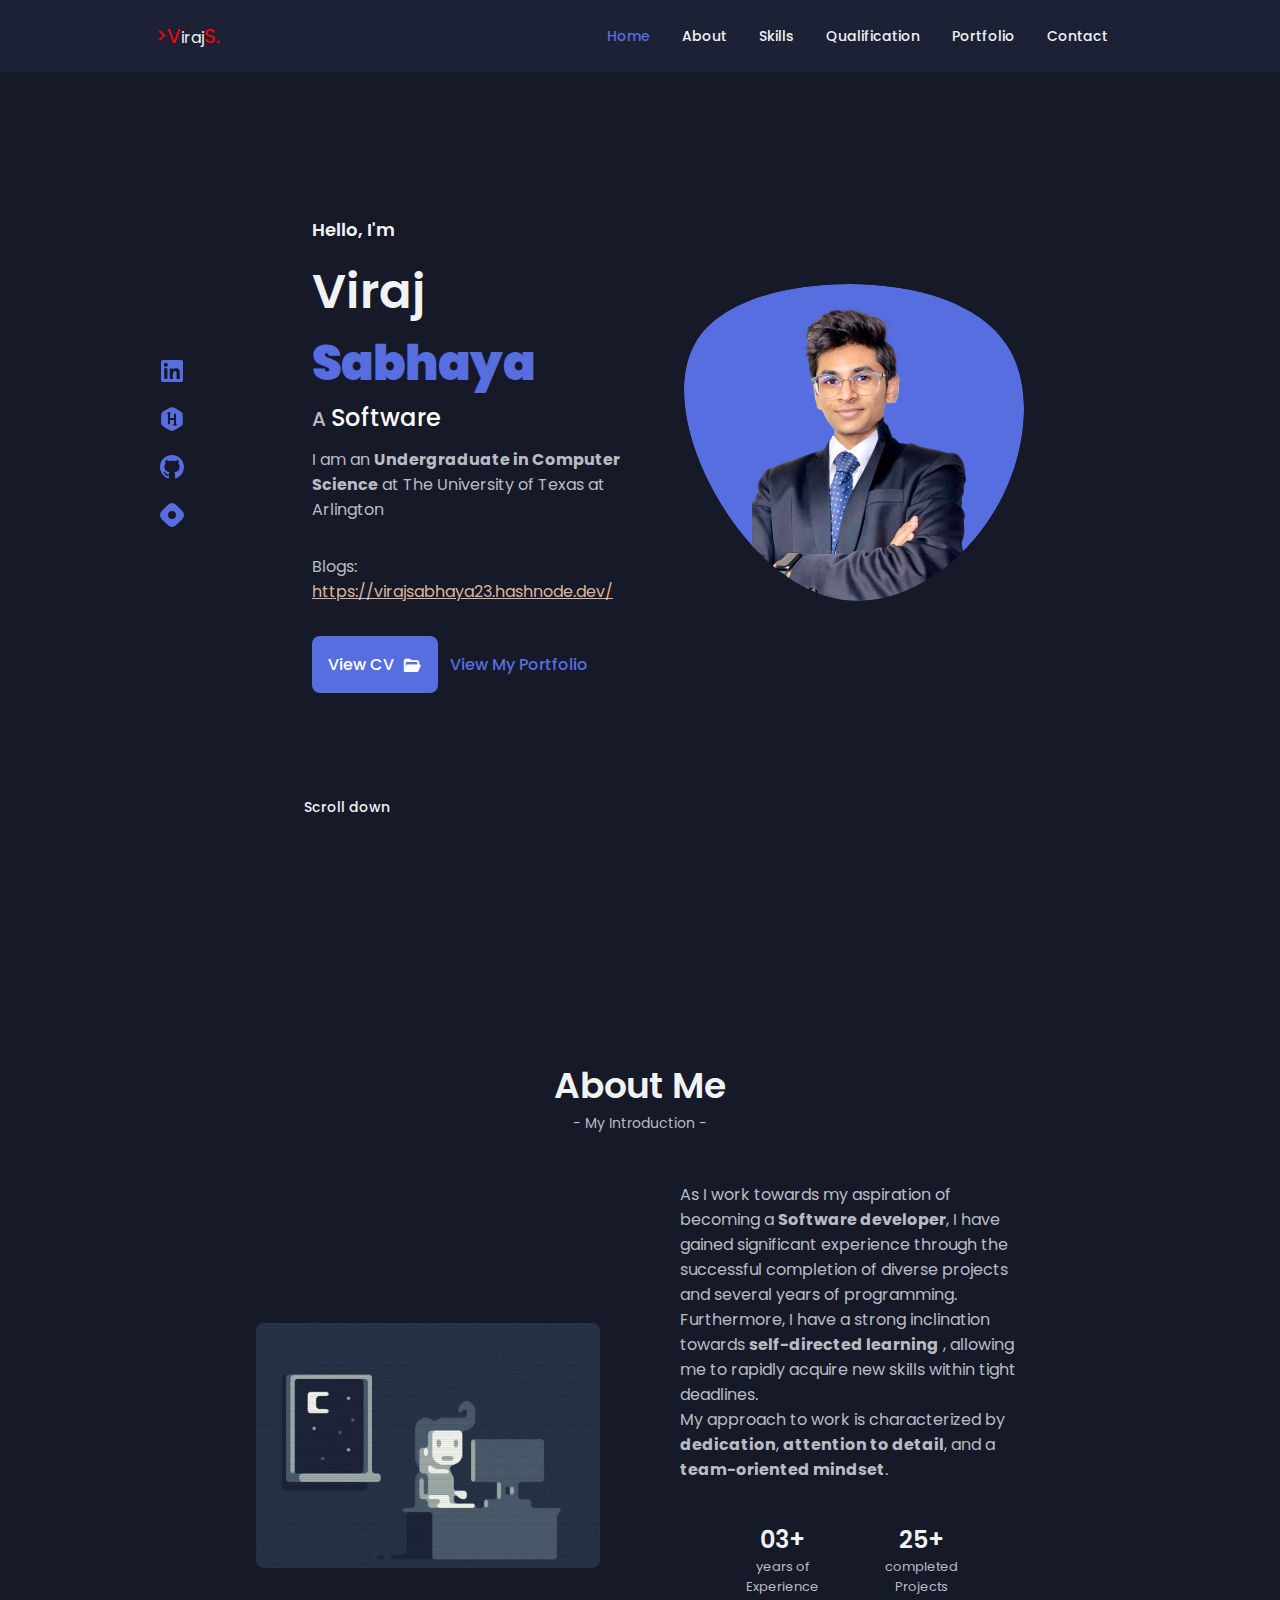
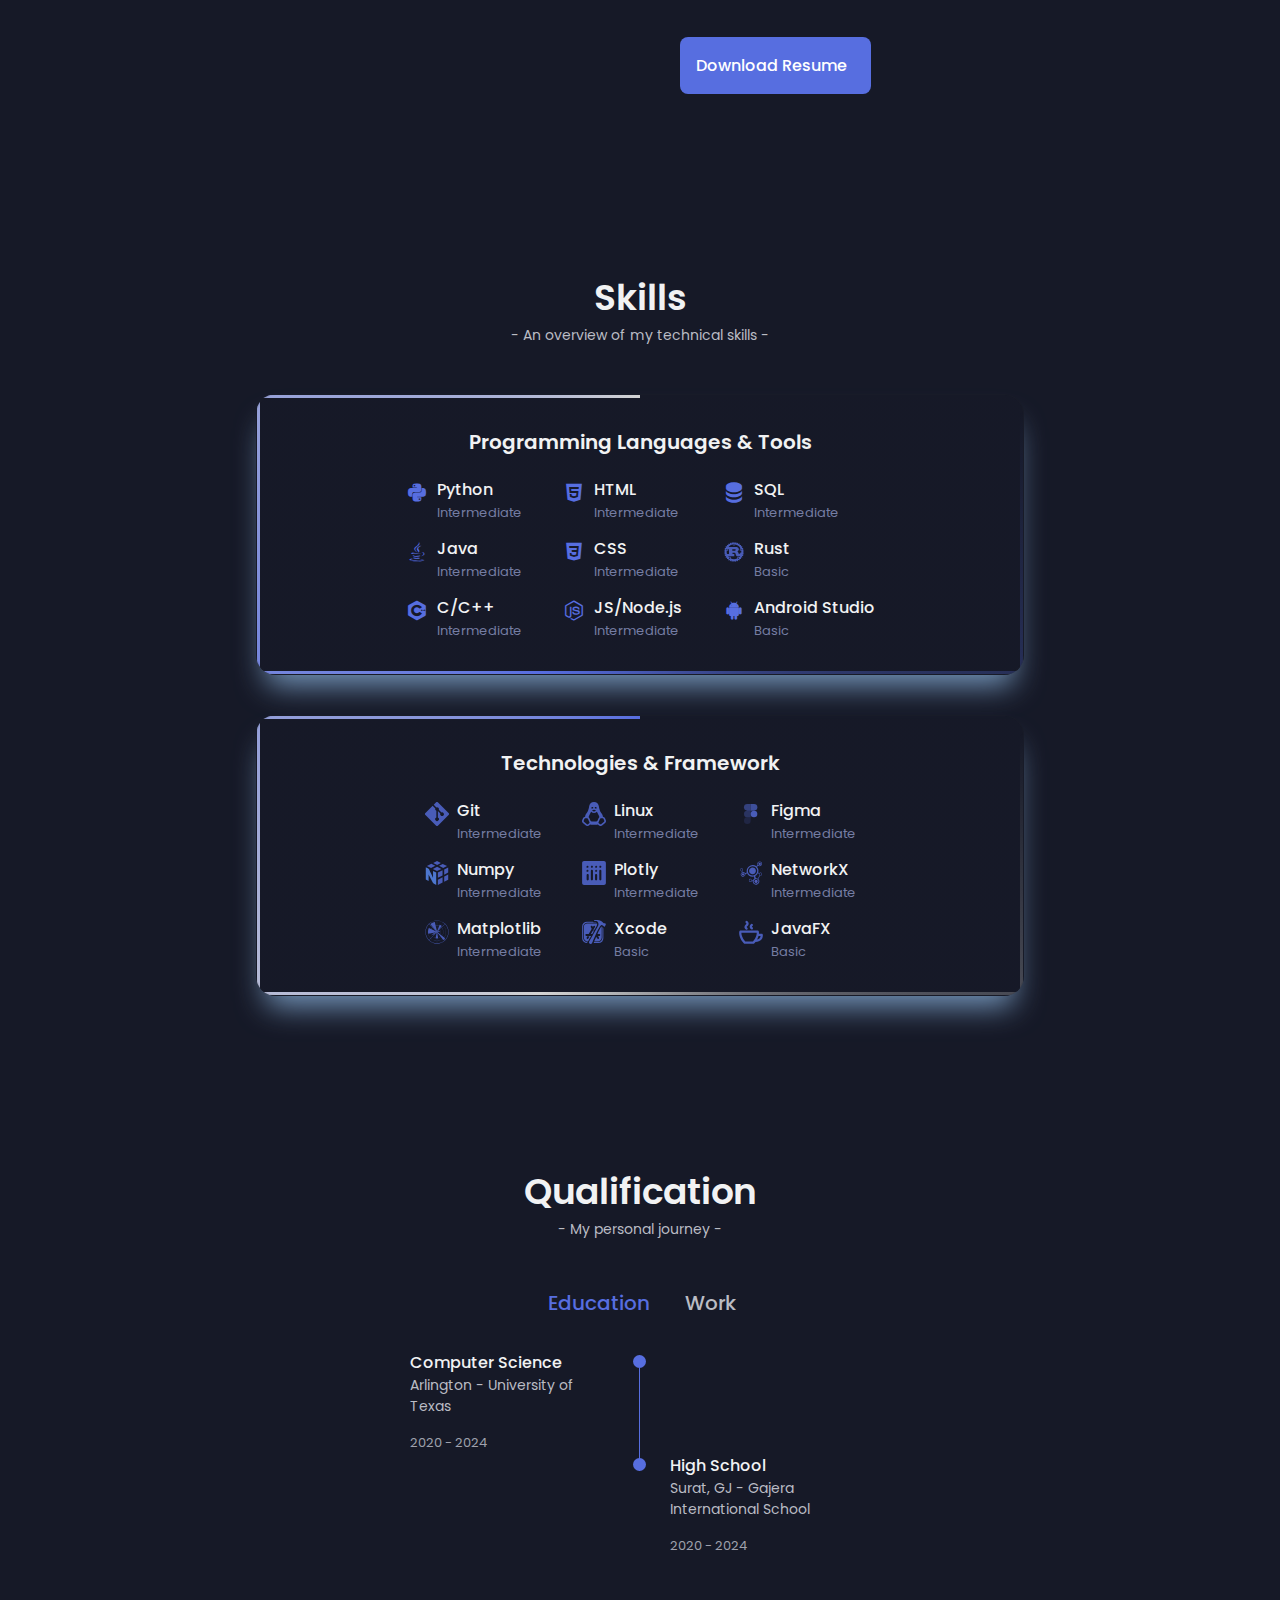
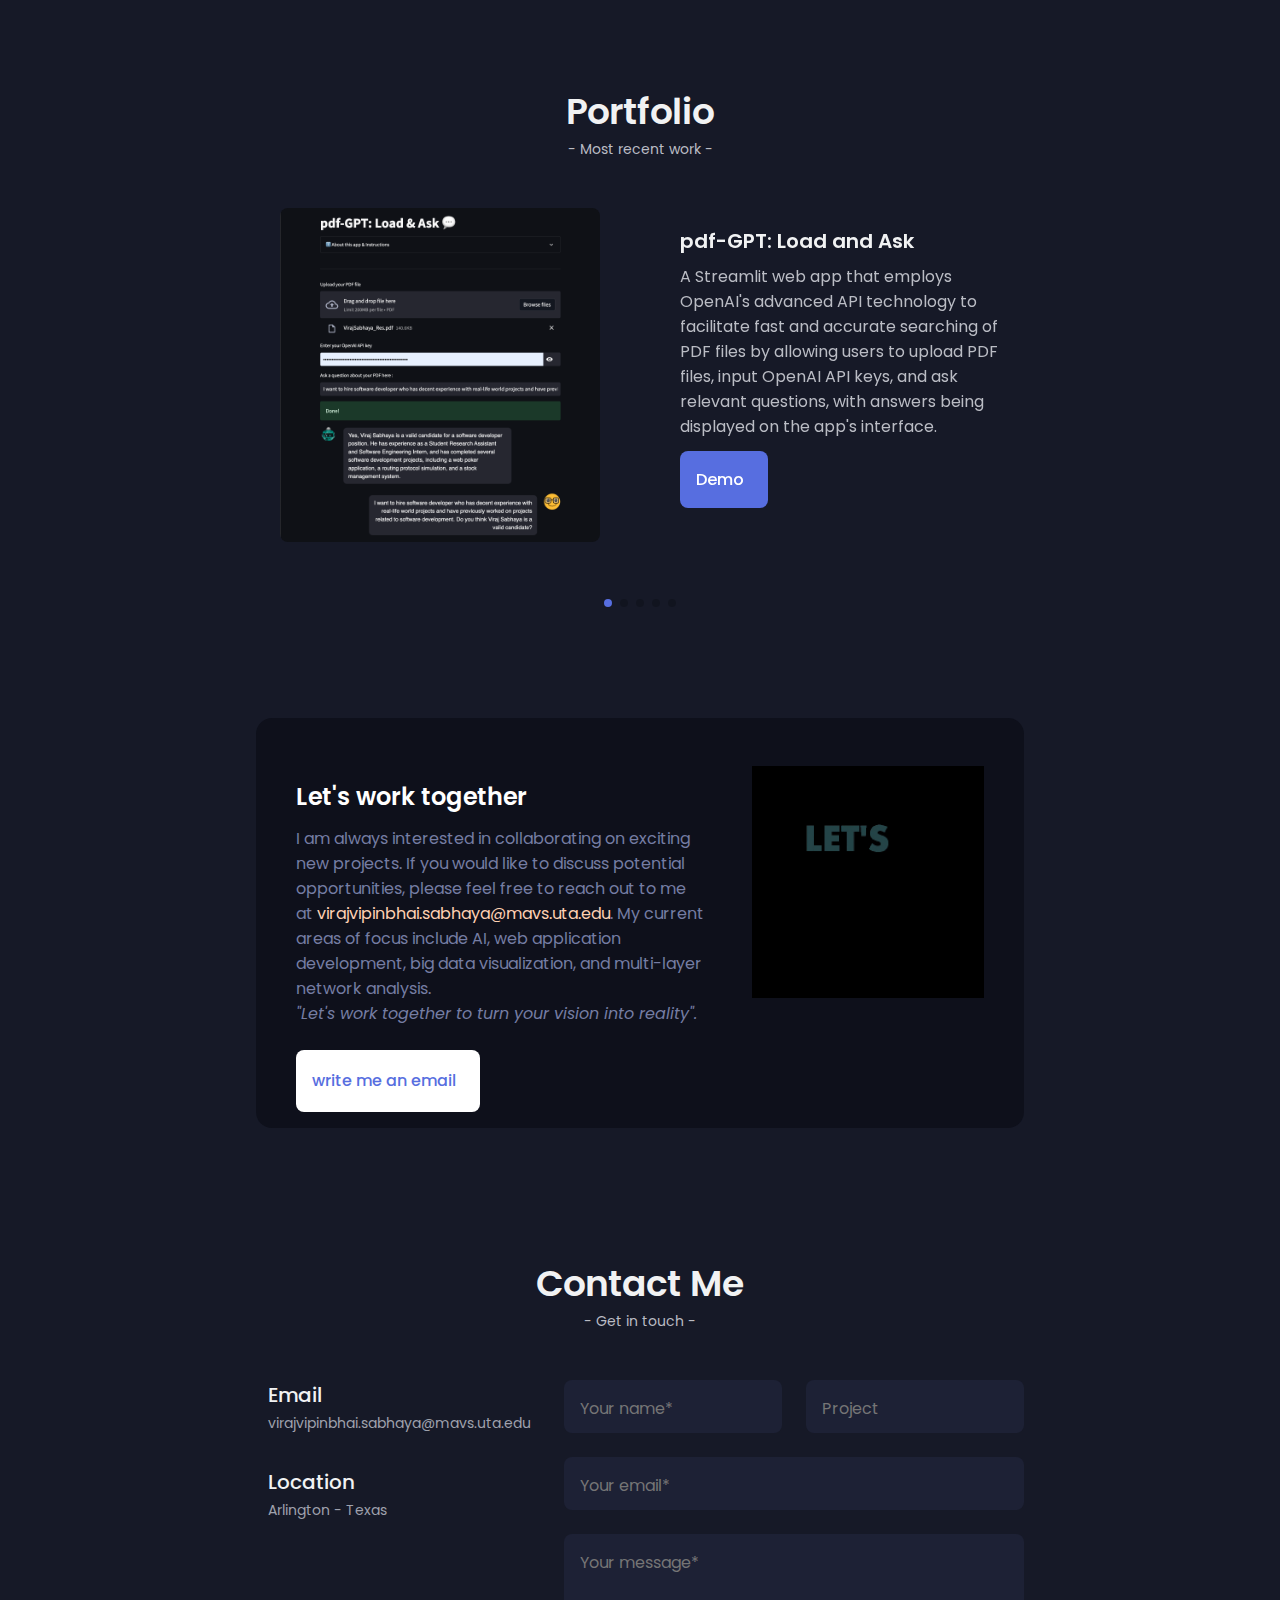
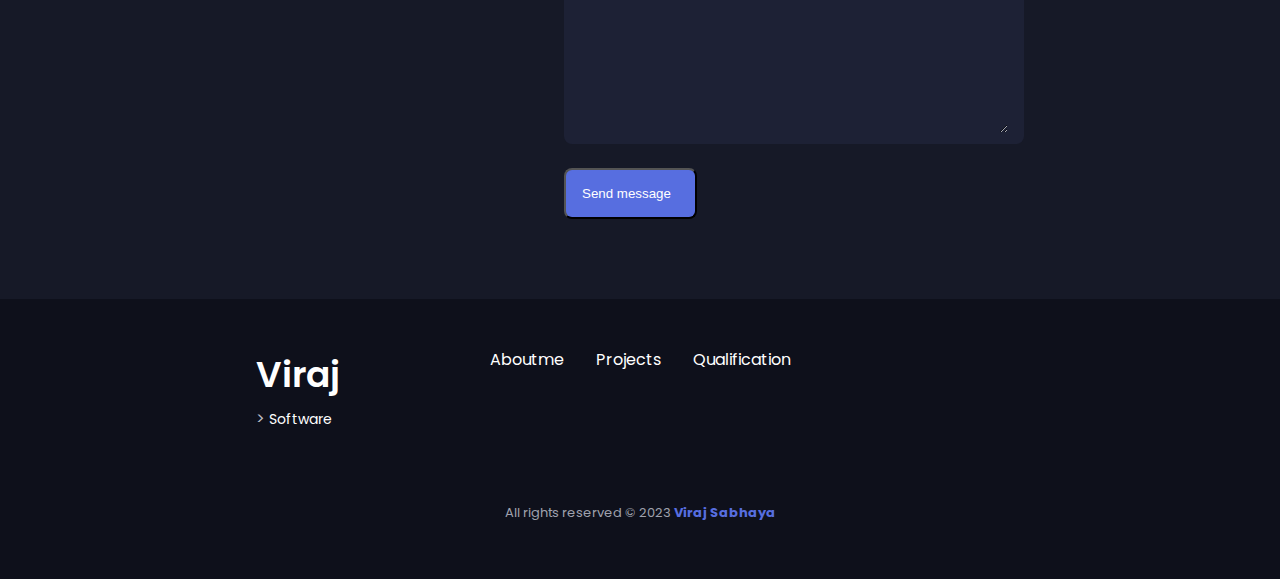
==== index.html @ 08d82dc9 "updated resume and project link" ====
<!DOCTYPE html>
    <html lang="en">
    <head>
        <meta charset="UTF-8">
        <meta name="viewport" content="width=device-width, initial-scale=1.0">

        <!--==================== UNICONS ====================-->
        <link rel="stylesheet" href="https://unicons.iconscout.com/release/v4.0.8/css/line.css">

        <!--===================== BOX ICONS ====================-->
        <link href='https://unpkg.com/boxicons@2.1.4/css/boxicons.min.css' rel='stylesheet'>

        <!--==================== SWIPER CSS ====================-->
        <link rel="stylesheet" href="assets/css/swiper-bundle.min.css">

        <!--==================== CSS ====================-->
        <link rel="stylesheet" href="assets/css/styles.css">

        <title>Viraj</title>
        <!-- add icon link -->
        <link rel="apple-touch-icon" sizes="180x180" href="assets/img/apple-touch-icon.png">
        <link rel="icon" type="image/png" sizes="32x32" href="assets/img/favicon-32x32.png">
        <link rel="icon" type="image/png" sizes="16x16" href="assets/img/favicon-16x16.png">
        <link rel="manifest" href="assets/img/site.webmanifest">
    </head>
    <body>
        <!--==================== HEADER ====================-->
        <header class="header" id="header">
                <nav class="nav container">
                    <a href="#" class="nav__logo">
                        <span class="first-letter">>V</span>iraj<span class="first-letter">S</irajspan>.
                    </a>

                    <div class="nav__menu" id="nav-menu">
                        <ul class="nav__list grid">
                            <li class="nav__item">
                                <a href="#home" class="nav__link active-link">
                                    <i class="uil uil-estate nav__icon"></i>Home
                                </a>
                            </li>
                            <li class="nav__item">
                                <a href="#about" class="nav__link">
                                    <i class="uil uil-user nav__icon"></i>About
                                </a>
                            </li>
                            <li class="nav__item">
                                <a href="#skills" class="nav__link">
                                    <i class="uil uil-file nav__icon"></i>Skills
                                </a>
                            </li>
                            <li class="nav__item">
                                <a href="#qualification" class="nav__link">
                                    <i class="uil uil-briefcase-alt nav__icon"></i>Qualification
                                </a>
                            </li>
                            <li class="nav__item">
                                <a href="#portfolio" class="nav__link">
                                    <i class="uil uil-code-branch nav__icon"></i>Portfolio
                                </a>
                            </li>
                            <li class="nav__item">
                                <a href="#contact" class="nav__link">
                                    <i class="uil uil-message nav__icon"></i>Contact
                                </a>
                            </li>
                        </ul>
                        <i class="uil uil-times nav__close" id="nav-close"></i>
                    </div>

                    <div class="nav__btns">
                        <!-- Theme change button -->
                        <!-- <i class="uil uil-moon change-theme" id="theme-button"></i> -->

                        <div class="nav__toogle" id="nav-toggle">
                                <i class="uil uil-apps"></i>
                        </div>
                    </div>
                </nav>
        </header>

        <!--==================== MAIN ====================-->
        <main class="main">
            <!--==================== HOME ====================-->
            <section class="hero-area">
                <section class="home section" id="home">
                                <div class="home__container container grid" >
                                    <div class="home__content grid">
                                        <div class="home__social">
                                            <a href="https://www.linkedin.com/in/vsabhaya23/" class="home__social-icon">
                                                <svg xmlns="http://www.w3.org/2000/svg" width="24" height="24" viewBox="0 0 24 24"><path fill="currentColor" fill-rule="evenodd" d="M1 2.838A1.838 1.838 0 0 1 2.838 1H21.16A1.837 1.837 0 0 1 23 2.838V21.16A1.838 1.838 0 0 1 21.161 23H2.838A1.838 1.838 0 0 1 1 21.161V2.838Zm8.708 6.55h2.979v1.496c.43-.86 1.53-1.634 3.183-1.634c3.169 0 3.92 1.713 3.92 4.856v5.822h-3.207v-5.106c0-1.79-.43-2.8-1.522-2.8c-1.515 0-2.145 1.089-2.145 2.8v5.106H9.708V9.388Zm-5.5 10.403h3.208V9.25H4.208v10.54ZM7.875 5.812a2.063 2.063 0 1 1-4.125 0a2.063 2.063 0 0 1 4.125 0Z" clip-rule="evenodd"/></svg>
                                            </a>
                                            <a href="https://www.hackerrank.com/virajvipinbhai_1" class="home__social-icon">
                                                <svg xmlns="http://www.w3.org/2000/svg" width="24" height="24" viewBox="0 0 32 32"><path fill="currentColor" d="M16 0c1.714 0 13 6.516 13.854 8c.859 1.484.859 14.516 0 16S17.713 32 16 32c-1.714 0-13-6.516-13.859-8c-.854-1.484-.854-14.516 0-16C3 6.516 14.287 0 16 0zm3.063 9.068a.344.344 0 0 0-.349.344v5.167h-5.427v-5.37h.932a.34.34 0 0 0 .339-.344a.347.347 0 0 0-.161-.292l-2.099-2.01a.386.386 0 0 0-.302-.146a.35.35 0 0 0-.276.141L9.48 8.574a.343.343 0 0 0 .183.636h.938l.01 13.38c0 .193.146.344.339.344h1.99a.343.343 0 0 0 .344-.344v-5.339h5.432v5.536h-.932a.343.343 0 0 0-.183.636l2.104 2.016c.057.083.188.146.302.146s.208-.063.276-.146l2.24-2.016a.343.343 0 0 0 .161-.292a.347.347 0 0 0-.344-.344h-.938l-.01-13.375a.34.34 0 0 0-.339-.349h-1.99z"/></svg>
                                            </a>
                                            <a href="https://github.com/virajsabhaya23" class="home__social-icon">
                                                <svg xmlns="http://www.w3.org/2000/svg" width="24" height="24" viewBox="0 0 24 24"><g fill="none"><g clip-path="url(#akarIconsGithubFill0)"><path fill="currentColor" fill-rule="evenodd" d="M12 0C5.37 0 0 5.37 0 12c0 5.31 3.435 9.795 8.205 11.385c.6.105.825-.255.825-.57c0-.285-.015-1.23-.015-2.235c-3.015.555-3.795-.735-4.035-1.41c-.135-.345-.72-1.41-1.23-1.695c-.42-.225-1.02-.78-.015-.795c.945-.015 1.62.87 1.845 1.23c1.08 1.815 2.805 1.305 3.495.99c.105-.78.42-1.305.765-1.605c-2.67-.3-5.46-1.335-5.46-5.925c0-1.305.465-2.385 1.23-3.225c-.12-.3-.54-1.53.12-3.18c0 0 1.005-.315 3.3 1.23c.96-.27 1.98-.405 3-.405s2.04.135 3 .405c2.295-1.56 3.3-1.23 3.3-1.23c.66 1.65.24 2.88.12 3.18c.765.84 1.23 1.905 1.23 3.225c0 4.605-2.805 5.625-5.475 5.925c.435.375.81 1.095.81 2.22c0 1.605-.015 2.895-.015 3.3c0 .315.225.69.825.57A12.02 12.02 0 0 0 24 12c0-6.63-5.37-12-12-12Z" clip-rule="evenodd"/></g><defs><clipPath id="akarIconsGithubFill0"><path fill="#fff" d="M0 0h24v24H0z"/></clipPath></defs></g></svg>
                                            </a>
                                            <a href="https://virajsabhaya23.hashnode.dev/" class="home__social-icon">
                                                <svg xmlns="http://www.w3.org/2000/svg" width="24" height="24" viewBox="0 0 24 24"><path fill="currentColor" d="m22.351 8.019l-6.37-6.37a5.63 5.63 0 0 0-7.962 0l-6.37 6.37a5.63 5.63 0 0 0 0 7.962l6.37 6.37a5.63 5.63 0 0 0 7.962 0l6.37-6.37a5.63 5.63 0 0 0 0-7.962zM12 15.953a3.953 3.953 0 1 1 0-7.906a3.953 3.953 0 0 1 0 7.906z"/></svg>
                                            </a>
                                        </div>

                                        <div class="home__img">
                                            <svg class="home__blob" viewBox="0 0 200 187" xmlns="http://www.w3.org/2000/svg" xmlns:xlink="http://www.w3.org/1999/xlink">
                                                <mask id="mask0" mask-type="alpha">
                                                    <path d="M190.312 36.4879C206.582 62.1187 201.309 102.826 182.328 134.186C163.346 165.547 
                                                    130.807 187.559 100.226 186.353C69.6454 185.297 41.0228 161.023 21.7403 129.362C2.45775 
                                                    97.8511 -7.48481 59.1033 6.67581 34.5279C20.9871 10.1032 59.7028 -0.149132 97.9666 
                                                    0.00163737C136.23 0.303176 174.193 10.857 190.312 36.4879Z"/>
                                                </mask>
                                                <g mask="url(#mask0)">
                                                    <path d="M190.312 36.4879C206.582 62.1187 201.309 102.826 182.328 134.186C163.346 
                                                    165.547 130.807 187.559 100.226 186.353C69.6454 185.297 41.0228 161.023 21.7403 
                                                    129.362C2.45775 97.8511 -7.48481 59.1033 6.67581 34.5279C20.9871 10.1032 59.7028 
                                                    -0.149132 97.9666 0.00163737C136.23 0.303176 174.193 10.857 190.312 36.4879Z"/>

                                                    <image class="home__blob-img" x='40' y="-2" xlink:href="assets/img/profile.png"/>
                                                </g>
                                            </svg>
                                        </div>

                                        <div class="home__data">
                                            <h1 class="home__title">
                                                <span class="home__greetings">Hello, I'm</span><br>
                                                Viraj <strong>Sabhaya</strong>
                                            </h1>
                                            <h3 class="home__subtitle">
                                                A <span class="typer home__typer" id="main" data-words="Software Developer, Research Assistant" data-delay="100" data-deleteDelay="1000"></span>
                                            </h3>
                                            <p class="home__description">I am an <b>Undergraduate in Computer Science</b> at The University of Texas at Arlington</p>
                                            <p class="home__description">Blogs: <a class="hashnode-link" href="https://virajsabhaya23.hashnode.dev/">https://virajsabhaya23.hashnode.dev/</a></p>
                                            <div>
                                                <a download="" href="https://drive.google.com/file/d/116_-pHDMpieTiSYbk4oor0QcSYTg7DD6/view?usp=sharing" class="button button--flex">
                                                    View CV <i class='bx bxs-folder-open button__icon'></i></i>
                                                </a>
                                                <a class="button--flex home__view-portoflio" href="#portfolio">View My Portfolio</a>
                                            </div>
                                        </div>
                                    </div>

                                    <div class="home__scroll">
                                        <a href="#about" class="home__scroll-button button--flex">
                                            <i class="uil uil-mouse-alt home__scroll-mouse"></i>
                                            <span class="home__scroll-name">Scroll down</span>
                                            <i class="uil uil-arrow-down home__scroll-arrow"></i>
                                        </a>
                                    </div>
                                </div>
                </section>
            </section>

            <!--==================== ABOUT ====================-->
            <section class="about section" id="about">
                <section class="about section" id="about">
                    <h2 class="section__title">About Me</h2>
                    <span class="section__subtitle">- My Introduction -</span>

                    <div class="about__container container grid">
                        <img src="assets/img/profile.gif" alt="" class="about__img">

                        <div class="about__data">
                            <p class="about__description">As I work towards my aspiration of becoming a <b>Software developer</b>,
                                I have gained significant experience through the successful completion of diverse projects and several years of programming.
                                Furthermore, I have a strong inclination towards <b>self-directed learning</b>
                                , allowing me to rapidly acquire new skills within tight deadlines. <br>
                                My approach to work is characterized by <b>dedication</b>, <b>attention to detail</b>, and a <b>team-oriented mindset</b>.
                            </p>

                            <div class="about__info">
                                <div>
                                    <span class="about__info-title">03+</span>
                                    <span class="about__info-name">years of <br> Experience</span>
                                </div>
                                <div>
                                    <span class="about__info-title">25+</span>
                                    <span class="about__info-name">completed <br> Projects</span>
                                </div>
                            </div>

                            <div class="about__buttons">
                                <!-- <a href="#contact" class="button button--flex">
                                    Contact Me <i class="uil uil-message button__icon"></i>
                                </a> -->
                                <a download="" class="button button--flex" href="/assets/pdf/VirajSabhaya_Resume.pdf">
                                    Download Resume <i class="uil uil-download-alt button__icon"></i></i>
                                </a>
                            </div>
                        </div>
                    </div>
                </section>
            </section>

            <!--==================== SKILLS ====================-->
            <section class="skills section" id="skills">
                <h2 class="section__title">Skills</h2>
                <span class="section__subtitle">- An overview of my technical skills -</span>

                <div class="skills__container container grid">
                    <div class="skills__content box-front">
                        <h3 class="skills__title">Programming Languages & Tools</h3>
                        <div class="skills__box">
                            <div class="skills__group">
                                <div class="skills__data">
                                    <i class='bx bxl-python skills_icon'></i>
                                    <div>
                                        <h3 class="skills__name">Python</h3>
                                        <span class="skills__level">Intermediate</span>
                                    </div>
                                </div>
                                <div class="skills__data">
                                    <i class='bx bxl-java skills_icon' ></i>
                                    <div>
                                        <h3 class="skills__name">Java</h3>
                                        <span class="skills__level">Intermediate</span>
                                    </div>
                                </div>
                                <div class="skills__data">
                                    <i class="bx bxl-c-plus-plus skills_icon"></i>
                                    <div>
                                        <h3 class="skills__name">C/C++</h3>
                                        <span class="skills__level">Intermediate</span>
                                    </div>
                                </div>
                            </div>
                            <div class="skills__group">
                                <div class="skills__data">
                                    <i class="bx bxl-html5 skills_icon"></i>
                                    <div>
                                        <h3 class="skills__name">HTML</h3>
                                        <span class="skills__level">Intermediate</span>
                                    </div>
                                </div>
                                <div class="skills__data">
                                    <i class="bx bxl-css3 skills_icon"></i>
                                    <div>
                                        <h3 class="skills__name">CSS</h3>
                                        <span class="skills__level">Intermediate</span>
                                    </div>
                                </div>
                                <div class="skills__data">
                                    <i class="bx bxl-nodejs skills_icon"></i>
                                    <div>
                                        <h3 class="skills__name">JS/Node.js</h3>
                                        <span class="skills__level">Intermediate</span>
                                    </div>
                                </div>
                            </div>
                            <div class="skills__group">
                                <div class="skills__data">
                                    <i class="bx bxs-data skills_icon"></i>
                                    <div>
                                        <h3 class="skills__name">SQL</h3>
                                        <span class="skills__level">Intermediate</span>
                                    </div>
                                </div>
                                <div class="skills__data">
                                    <svg class="skills_icon" xmlns="http://www.w3.org/2000/svg" width="24" height="24" viewBox="0 0 24 24"><path fill="#495cb8" d="m21.9 11.7l-.9-.5V11l.7-.7c.1-.1.1-.3 0-.4l-.1-.1l-.9-.3c0-.1 0-.2-.1-.2l.6-.8c.1-.1.1-.3-.1-.4c0 0-.1 0-.1-.1l-1-.2c0-.1-.1-.1-.1-.2l.4-.9v-.3c-.1-.1-.2-.1-.3-.1h-1s0-.1-.1-.1l.2-1c0-.2-.1-.3-.2-.3h-.1l-1 .2c0-.1-.1-.1-.2-.2v-1c0-.2-.1-.3-.3-.3h-.1l-.9.4h-.1L16 3c0-.2-.2-.3-.3-.2h-.1l-.8.6c-.1 0-.2 0-.2-.1l-.3-.9c-.1-.1-.2-.2-.4-.2c0 0-.1 0-.1.1L13 3h-.2l-.5-.8c-.1-.2-.3-.2-.5-.2l-.1.1l-.5.9H11l-.7-.7c-.1-.1-.3-.1-.4 0l-.1.1l-.3.9c-.1 0-.2 0-.2.1l-.8-.6c-.2-.1-.4-.1-.5.1V3l-.2 1s-.1 0-.2.1l-.9-.4c-.1-.1-.3 0-.4.1v1.1c0 .1-.1.1-.1.2l-1-.2c-.2-.1-.3 0-.3.2v.1l.2 1c-.1 0-.1.1-.2.1h-1c-.2 0-.3.1-.3.3v.1l.4.9v.2L3 8c-.2 0-.3.2-.3.3v.1l.6.8c0 .1 0 .2-.1.2l-.8.4c-.1.1-.2.2-.2.4c0 0 0 .1.1.1l.7.7v.2l-.8.5c-.2.1-.2.3-.2.4l.1.1l.9.6v.2l-.7.7c-.1.1-.1.3 0 .4l.1.1l.9.3c0 .1 0 .2.1.2l-.6.8c-.1.1-.1.3.1.4c0 0 .1 0 .1.1l1 .2c0 .1.1.1.1.2l-.4.9c-.1.1 0 .3.1.4h1.1c.1 0 .1.1.2.1l-.2 1c0 .2.1.3.2.3h.1l1-.2c0 .1.1.1.2.2v1c0 .2.1.3.3.3h.1l.9-.4h.1l.2 1c0 .2.2.3.3.2h.1l.8-.6c.1 0 .2 0 .2.1l.3.9c.1.1.2.2.4.2c0 0 .1 0 .1-.1l.8-.7h.2l.5.8c.1.1.3.2.4.1l.1-.1l.5-.8h.2l.7.7c.1.1.3.1.4 0l.1-.1l.3-.9c.1 0 .2 0 .2-.1l.8.6c.1.1.3.1.4-.1c0 0 0-.1.1-.1l.2-1c.1 0 .1-.1.2-.1l.9.4c.1.1.3 0 .4-.1v-1.1l.2-.2l1 .2c.2 0 .3-.1.3-.2v-.1l-.2-1l.2-.2h1c.2 0 .3-.1.3-.3v-.1l-.4-.9c0-.1.1-.1.1-.2l1-.2c.2 0 .3-.2.2-.3v-.1l-.6-.8l.1-.2l.9-.3c.1-.1.2-.2.2-.4c0 0 0-.1-.1-.1L21 13v-.2l.8-.5c.2-.1.2-.3.1-.6c0 .1 0 .1 0 0m-5.7 7c-.3-.1-.5-.4-.5-.7c.1-.3.4-.5.7-.5c.3.1.5.4.5.7c0 .4-.3.6-.7.5m-.2-1.9c-.3-.1-.6.1-.6.4l-.4 1.4c-.9.4-1.9.6-3 .6s-2.1-.2-3.1-.7l-.3-1.4c-.1-.3-.3-.5-.6-.4l-1.2.3c-.2-.2-.4-.5-.6-.7h6c.1 0 .1 0 .1-.1v-2.1c0-.1 0-.1-.1-.1h-1.7v-1.3h1.9c.2 0 .9 0 1.2 1c.1.3.2 1.3.4 1.6c.1.3.6 1 1.1 1h3.1c-.2.3-.4.5-.7.8l-1.5-.3m-8.3 1.9c-.3.1-.6-.1-.7-.5c-.1-.3.1-.6.5-.7s.6.1.7.5c0 .3-.2.6-.5.7M5.4 9.5c.1.3 0 .7-.3.8c-.3.1-.7 0-.8-.3c-.1-.3 0-.7.3-.8c.4-.1.7 0 .8.3m-.7 1.6l1.3-.5c.3-.1.4-.4.3-.7L6 9.3h1V14H5c-.3-1-.4-1.9-.3-2.9m5.6-.4V9.3h2.5c.1 0 .9.1.9.7c0 .5-.6.7-1.1.7h-2.3m9 1.2v.5h-.8c-.1 0-.1 0-.1.1v.3c0 .8-.5 1-.9 1s-.8-.2-.9-.4c-.2-1.3-.6-1.5-1.2-2c.7-.5 1.5-1.2 1.5-2.1c0-1-.7-1.6-1.1-1.9c-.7-.4-1.4-.5-1.6-.5H6.6c1.1-1.2 2.5-2 4.1-2.3l.9 1c.2.2.5.2.8 0l1-1c2.1.4 3.9 1.7 5 3.6l-.7 1.6c-.1.3 0 .6.3.7l1.3.6v.8m-7.7-8c.2-.2.6-.2.8 0c.2.2.2.6 0 .8c-.3.3-.6.3-.9 0c-.2-.2-.1-.5.1-.8m6.9 5.6c.1-.3.5-.4.8-.3c.3.1.4.5.3.8c-.1.3-.5.4-.8.3c-.3-.1-.4-.5-.3-.8Z"/></svg>
                                    <div>
                                        <h3 class="skills__name">Rust</h3>
                                        <span class="skills__level">Basic</span>
                                    </div>
                                </div>
                                <div class="skills__data">
                                    <i class="bx bxl-android skills_icon"></i>
                                    <div>
                                        <h3 class="skills__name">Android Studio</h3>
                                        <span class="skills__level">Basic</span>
                                    </div>
                                </div>
                            </div>
                        </div>
                    </div>
                    <div class="skills__content box-back">
                        <h3 class="skills__title">Technologies & Framework</h3>
                        <div class="skills__box">
                            <div class="skills__group">
                                <div class="skills__data">
                                    <svg class="skills_icon" xmlns="http://www.w3.org/2000/svg" width="24" height="24" viewBox="0 0 16 16"><path fill="#495cb8" d="M15.698 7.287L8.712.302a1.03 1.03 0 0 0-1.457 0l-1.45 1.45l1.84 1.84a1.223 1.223 0 0 1 1.55 1.56l1.773 1.774a1.224 1.224 0 0 1 1.267 2.025a1.226 1.226 0 0 1-2.002-1.334L8.58 5.963v4.353a1.226 1.226 0 1 1-1.008-.036V5.887a1.226 1.226 0 0 1-.666-1.608L5.093 2.465l-4.79 4.79a1.03 1.03 0 0 0 0 1.457l6.986 6.986a1.03 1.03 0 0 0 1.457 0l6.953-6.953a1.031 1.031 0 0 0 0-1.457"/></svg>
                                    <div>
                                        <h3 class="skills__name">Git</h3>
                                        <span class="skills__level">Intermediate</span>
                                    </div>
                                </div>
                                <div class="skills__data">
                                    <svg class="skills_icon" xmlns="http://www.w3.org/2000/svg" width="24" height="24" viewBox="0 0 256 274"><path fill="#495cb8" d="m191.548 186.292l.06 60.52l-53.705 26.8v-60.494l53.645-26.826ZM256 153.947v60.731l-45.805 22.86l-.033-60.454L256 153.947Zm-64.533-48.66l.06 59.885l-53.625 26.647v-59.905l53.565-26.627ZM256 73.205v59.509l-45.851 23.309l-.04-60.005L256 73.205Zm-126.262-7.04l47.933 24.195l-49.731 24.975l-47.028-23.62l48.826-25.55ZM63.065 32.511l45.718 23.077l-48.938 25.543l-46.954-23.58l50.174-25.04Zm130.69.35l49.243 24.69l-44.04 22.12l-48.032-24.228l42.83-22.582ZM128.233 0l44.33 22.225l-42.506 22.694l-45.68-23.039L128.232 0Z"/><path fill="#4D77CF" d="M118.944 131.914L82.77 113.728v78.606S38.533 98.207 34.434 89.752c-.528-1.091-2.703-2.288-3.259-2.578C23.243 83.009 0 71.235 0 71.235V210.11l32.154 17.188v-72.59s43.768 84.105 44.211 85.024c.443.92 4.84 9.784 9.533 12.897c6.253 4.139 33.053 20.255 33.053 20.255l-.007-140.97Z"/></svg>
                                    <div>
                                        <h3 class="skills__name">Numpy</h3>
                                        <span class="skills__level">Intermediate</span>
                                    </div>
                                </div>
                                <div class="skills__data">
                                    <svg class="skills_icon" xmlns="http://www.w3.org/2000/svg" width="24" height="24" viewBox="0 0 128 128"><path fill="#495cb8" d="M64 126c-16.56 0-32.13-6.449-43.84-18.159S2 80.561 2 64s6.449-32.13 18.159-43.841S47.439 2 64 2s32.131 6.449 43.841 18.159S126 47.439 126 64s-6.449 32.131-18.159 43.841S80.561 126 64 126zM64 3.82c-16.074 0-31.187 6.26-42.553 17.626C10.08 32.813 3.82 47.925 3.82 64s6.26 31.188 17.626 42.554S47.925 124.18 64 124.18s31.188-6.26 42.554-17.626S124.18 80.075 124.18 64s-6.26-31.187-17.626-42.554C95.187 10.08 80.075 3.82 64 3.82z"/><path fill="#495cb8" d="M64 112.35c-26.66 0-48.35-21.689-48.35-48.35S37.34 15.65 64 15.65S112.35 37.34 112.35 64S90.66 112.35 64 112.35zm0-96c-26.274 0-47.65 21.375-47.65 47.65S37.726 111.65 64 111.65S111.65 90.274 111.65 64S90.274 16.35 64 16.35z"/><path fill="#495cb8" d="M64 98.35c-18.94 0-34.35-15.41-34.35-34.35S45.06 29.65 64 29.65S98.35 45.06 98.35 64S82.94 98.35 64 98.35zm0-68c-18.555 0-33.65 15.095-33.65 33.65S45.445 97.65 64 97.65S97.65 82.555 97.65 64S82.555 30.35 64 30.35z"/><path fill="#495cb8" d="M64 84.35c-11.221 0-20.35-9.129-20.35-20.35S52.779 43.65 64 43.65S84.35 52.779 84.35 64S75.221 84.35 64 84.35zm0-40c-10.835 0-19.65 8.815-19.65 19.65S53.165 83.65 64 83.65S83.65 74.835 83.65 64S74.835 44.35 64 44.35z"/><path fill="#495cb8" d="M64 71.35c-4.053 0-7.35-3.297-7.35-7.35s3.297-7.35 7.35-7.35s7.35 3.297 7.35 7.35s-3.297 7.35-7.35 7.35zm0-14c-3.667 0-6.65 2.983-6.65 6.65s2.983 6.65 6.65 6.65s6.65-2.983 6.65-6.65s-2.983-6.65-6.65-6.65z"/><path fill="#495cb8" d="M107.061 96.836L65.178 64.197l12.373.001a.413.413 0 0 0 .413-.413a13.918 13.918 0 0 0-.684-4.323v-.001a.414.414 0 0 0-.521-.264l-11.604 3.769L89.693 32.2a.414.414 0 0 0-.066-.581a40.996 40.996 0 0 0-11.196-6.351h-.001a.412.412 0 0 0-.531.242L64.072 62.349L52.296 10.752a.414.414 0 0 0-.495-.312a54.784 54.784 0 0 0-22.892 11.342l-.002.002a.412.412 0 0 0-.05.58L62.43 62.578L21.347 42.794h-.001a.413.413 0 0 0-.551.193c-4.378 9.046-5.79 19.471-3.977 29.355a.415.415 0 0 0 .481.332l43.748-7.94l-21.715 10.457h-.001a.414.414 0 0 0-.192.552a27.656 27.656 0 0 0 2.177 3.738a.42.42 0 0 0 .577.105L63.334 64.73l-7.315 32.049a.416.416 0 0 0 .311.496c2.495.57 5.08.857 7.66.857c1.923.001 3.842-.16 5.738-.481a.414.414 0 0 0 .339-.477l-5.417-31.88l32.857 41.202a.414.414 0 0 0 .58.067a54.696 54.696 0 0 0 9.045-9.146a.413.413 0 0 0-.071-.581z"/><path fill="#495cb8" d="M64.35 125.35h-.7V64.845l-42.784 42.783l-.495-.495l.248-.247L63.155 64.35H2.65v-.7h60.505L20.372 20.866l.495-.495L63.65 63.155V2.65h.7v60.505l42.784-42.783l.495.495l-.248.248L64.845 63.65h60.505v.7H64.845l42.783 42.784l-.495.495l-.247-.248L64.35 64.845v60.505z"/></svg>
                                    <div>
                                        <h3 class="skills__name">Matplotlib</h3>
                                        <span class="skills__level">Intermediate</span>
                                    </div>
                                </div>
                            </div>
                            <div class="skills__group">
                                <div class="skills__data">
                                    <svg class="skills_icon" xmlns="http://www.w3.org/2000/svg" width="24" height="24" viewBox="0 0 15 15"><path fill="#495cb8" fill-rule="evenodd" d="M4.54 2.407A3.013 3.013 0 0 1 7.5 0a3.013 3.013 0 0 1 2.96 2.407l.338 1.672a6.796 6.796 0 0 0 1.022 2.449l.58.863c.363.539.6 1.148.698 1.782a1.54 1.54 0 0 1 1.3.955l.492 1.22a1.52 1.52 0 0 1-.445 1.74l-1.884 1.558a1.55 1.55 0 0 1-1.91.048l-.76-.564a1.256 1.256 0 0 1-.029-.023c-.372.1-.764.154-1.168.154H6.306c-.404 0-.796-.053-1.168-.154l-.03.023l-.759.564a1.55 1.55 0 0 1-1.91-.048L.554 13.089a1.52 1.52 0 0 1-.444-1.742l.492-1.219a1.54 1.54 0 0 1 1.3-.955a4.397 4.397 0 0 1 .697-1.782l.58-.863a6.797 6.797 0 0 0 1.023-2.449l.337-1.672Zm6.304 7.069a1.53 1.53 0 0 0-.488.618l-.768 1.777a2.581 2.581 0 0 1-1.303.353h-1.57c-.467 0-.915-.126-1.303-.353l-.768-1.777a1.528 1.528 0 0 0-.489-.618c.026-.322.114-.641.264-.938l1.258-2.495l.007.007a2.583 2.583 0 0 0 3.632 0l.007-.007l1.258 2.495c.15.297.238.616.264.938ZM9.041 4.269V3.056H8.014v.801c.218.044.431.117.634.218l.393.194Zm-2.055-.412v-.801H5.96v1.213l.393-.194c.203-.101.417-.174.634-.218Zm-4.953 6.33a.514.514 0 0 0-.477.32l-.492 1.219a.507.507 0 0 0 .148.58l1.884 1.557a.517.517 0 0 0 .637.017l.759-.565a.507.507 0 0 0 .164-.608L3.7 10.495a.514.514 0 0 0-.472-.309H2.033Zm11.411.32a.514.514 0 0 0-.477-.32h-1.195a.514.514 0 0 0-.472.308l-.956 2.212a.507.507 0 0 0 .164.608l.759.565c.19.141.454.134.637-.017l1.884-1.557a.507.507 0 0 0 .148-.58l-.492-1.22ZM6.811 4.986a1.552 1.552 0 0 1 1.378 0l.498.247l-.097.097a1.55 1.55 0 0 1-2.18 0l-.097-.097l.498-.247Z" clip-rule="evenodd"/></svg>
                                    <div>
                                        <h3 class="skills__name">Linux</h3>
                                        <span class="skills__level">Intermediate</span>
                                    </div>
                                </div>
                                <div class="skills__data">
                                    <svg class="skills_icon" xmlns="http://www.w3.org/2000/svg" width="24" height="24" viewBox="0 0 24 24"><path fill="#495cb8" d="M2.021 0C.967 0 .111.883.111 1.973v20.054c0 1.09.857 1.973 1.91 1.973H21.98c1.054 0 1.91-.884 1.91-1.973V1.973C23.89.883 23.034 0 21.98 0H2.02zM10.1 4.648a.72.72 0 0 1 .304.127a1.196 1.196 0 0 1 .356.373a.212.212 0 0 1 .084.163c.165.388.135.857-.149 1.203c-.19.232-.429.305-.648.263a.241.241 0 0 1-.096.04c-.41.13-.884-.218-.994-.663c-.065-.26-.087-.674.076-.908a.367.367 0 0 1 .082-.086a.917.917 0 0 1 .05-.264c.077-.214.256-.214.425-.148a.542.542 0 0 1 .09-.006a1.938 1.938 0 0 1 .158.008a.277.277 0 0 1 .262-.102zm8.43 0c.098.012.204.06.304.127a1.196 1.196 0 0 1 .355.373a.212.212 0 0 1 .084.163c.166.388.136.857-.148 1.203c-.19.232-.43.305-.648.263a.241.241 0 0 1-.096.04c-.41.13-.885-.218-.994-.663c-.065-.26-.087-.674.076-.908a.367.367 0 0 1 .082-.086a.91.91 0 0 1 .049-.264c.077-.214.256-.214.424-.148a.57.57 0 0 1 .091-.006a1.938 1.938 0 0 1 .159.008a.277.277 0 0 1 .261-.102zm-13.159.16c.224-.013.461.063.649.198a1.069 1.069 0 0 1 .23.223a1.518 1.518 0 0 1 .059.039c.341.244.312.679.074.992l-.004.008a.91.91 0 0 1-.897.558c-.302-.008-.611-.084-.82-.271c-.2-.143-.34-.356-.332-.627a.131.131 0 0 1 .092-.127a1.042 1.042 0 0 1 .342-.6a.704.704 0 0 1 .607-.393zm8.682.003c.224-.014.461.06.648.195a1.069 1.069 0 0 1 .229.224a1.518 1.518 0 0 1 .058.04c.342.244.315.679.076.992l-.005.006a.907.907 0 0 1-.895.558c-.302-.008-.614-.084-.822-.271a.73.73 0 0 1-.33-.627a.131.131 0 0 1 .092-.125a1.04 1.04 0 0 1 .34-.6a.705.705 0 0 1 .61-.393zm-8.282.496a.563.563 0 0 1 .034.04l.011.005a.126.126 0 0 1 .088.076a.596.596 0 0 1 .225.125a.659.659 0 0 0-.078-.135a1.161 1.161 0 0 0-.28-.111zm8.68 0a.563.563 0 0 1 .033.04l.012.005c.039.007.07.038.088.076a.596.596 0 0 1 .225.125a.659.659 0 0 0-.079-.135a1.153 1.153 0 0 0-.279-.111zm-4.553.119a1.912 1.912 0 0 0-.005.295c.075-.042.081-.17.064-.262a.322.322 0 0 0-.059-.033zm8.428 0a1.943 1.943 0 0 0-.004.295c.076-.042.08-.17.063-.262l-.02-.014a.303.303 0 0 0-.039-.02zM5.55 5.65l-.086.028l.01.04c.057-.032.133-.028.175.028a.435.435 0 0 0-.003-.057a.335.335 0 0 1-.075-.023c-.008-.004-.014-.01-.021-.016zm8.68 0l-.086.028l.011.04c.057-.032.134-.028.176.028a.435.435 0 0 0-.004-.057a.335.335 0 0 1-.074-.023a.153.153 0 0 1-.023-.016zm-9.032.088c.003.017.005.036.01.053a.888.888 0 0 0 .023.078c-.026-.029-.038-.073-.033-.13zm8.68.002a.866.866 0 0 0 .033.13c-.026-.029-.038-.072-.033-.13zm-3.18.02l-.011.017a.38.38 0 0 1-.13.237a.183.183 0 0 0-.001.006a.119.119 0 0 1-.04.119a.9.9 0 0 1-.029.064a1.862 1.862 0 0 1-.148.285a.572.572 0 0 0 .217-.205c.1-.156.147-.34.142-.523zm8.43 0l-.012.017a.378.378 0 0 1-.129.237c0 .001 0 .004-.002.006c.013.043-.005.088-.039.119a1.163 1.163 0 0 1-.029.064a1.862 1.862 0 0 1-.148.285a.566.566 0 0 0 .216-.205c.1-.156.148-.34.143-.523zm-9.961.039a1.314 1.314 0 0 0 .004.133c.017.185.078.383.219.513a.59.59 0 0 0 .086.067a1.038 1.038 0 0 1-.143-.278a2.565 2.565 0 0 1-.166-.435zm8.43 0a1.314 1.314 0 0 0 .004.133c.017.185.078.383.218.513a.59.59 0 0 0 .086.067a1.054 1.054 0 0 1-.142-.278a2.522 2.522 0 0 1-.166-.435zm-11.67.146a.434.434 0 0 1-.028.065l.036.068a.238.238 0 0 0-.008-.133zm8.681 0a.51.51 0 0 1-.029.065l.035.068a.241.241 0 0 0-.006-.133zm-9.09.41a.61.61 0 0 1-.18.038l-.013.015a.532.532 0 0 0 .229-.013a.495.495 0 0 1-.035-.04zm8.68 0a.61.61 0 0 1-.18.038l-.013.015a.532.532 0 0 0 .228-.013a.625.625 0 0 1-.035-.04zm-4.308 2.3a1.061 1.061 0 0 1 1.052 1.072v8.58c0 .592-.47 1.072-1.052 1.072c-.583 0-1.055-.48-1.055-1.072v-8.58c0-.592.472-1.072 1.055-1.073zm8.431 0a1.062 1.062 0 0 1 1.053 1.072v8.58c0 .592-.47 1.072-1.053 1.072c-.582 0-1.054-.48-1.054-1.072v-8.58c0-.592.472-1.072 1.054-1.073zm-12.95.105c.224-.013.461.06.649.195a1.075 1.075 0 0 1 .23.225a1.871 1.871 0 0 1 .059.039c.341.244.312.679.074.992l-.004.006a.91.91 0 0 1-.897.558c-.302-.007-.611-.083-.82-.271c-.2-.142-.34-.354-.332-.625a.131.131 0 0 1 .092-.127a1.042 1.042 0 0 1 .342-.6a.701.701 0 0 1 .607-.393zm8.682 0c.224-.013.461.06.648.195a1.075 1.075 0 0 1 .229.225a1.871 1.871 0 0 1 .058.039c.342.244.315.679.076.992l-.005.006a.907.907 0 0 1-.895.558c-.302-.007-.614-.083-.822-.271a.727.727 0 0 1-.33-.625a.131.131 0 0 1 .092-.127a1.04 1.04 0 0 1 .34-.6a.705.705 0 0 1 .61-.393zm-8.282.496a.567.567 0 0 1 .034.043l.011.002a.126.126 0 0 1 .088.076a.599.599 0 0 1 .225.125a.659.659 0 0 0-.078-.133a1.21 1.21 0 0 0-.28-.113zm8.68 0a.567.567 0 0 1 .033.043l.012.002c.039.007.07.038.088.076a.599.599 0 0 1 .225.125a.659.659 0 0 0-.079-.133a1.2 1.2 0 0 0-.279-.113zM5.55 9.6l-.086.027l.01.041c.057-.032.133-.029.175.027a.437.437 0 0 0-.003-.054a.323.323 0 0 1-.075-.026c-.008-.004-.014-.01-.021-.015zm8.68 0l-.086.027l.011.041c.057-.032.134-.029.176.027a.437.437 0 0 0-.004-.054a.323.323 0 0 1-.074-.026a.153.153 0 0 1-.023-.015zm-9.032.09a.575.575 0 0 0 .032.123a.164.164 0 0 1-.032-.124zm8.68 0a.575.575 0 0 0 .031.123a.169.169 0 0 1-.031-.124zm-7.951.206a.419.419 0 0 1-.028.063a18.358 18.358 0 0 1 .036.07a.237.237 0 0 0-.008-.133zm8.681 0a.419.419 0 0 1-.029.063a18.358 18.358 0 0 1 .035.07a.241.241 0 0 0-.006-.133zm-9.09.409a.627.627 0 0 1-.18.037v.002l-.013.015a.548.548 0 0 0 .229-.015a.61.61 0 0 1-.035-.04zm8.68 0a.627.627 0 0 1-.18.037v.002l-.013.015a.548.548 0 0 0 .228-.015l-.035-.04zm-8.525 2.64c.582 0 1.053.48 1.053 1.073v4.289c0 .592-.47 1.072-1.053 1.072c-.582 0-1.055-.48-1.055-1.072v-4.29c0-.592.473-1.072 1.055-1.072zm8.432 0c.581 0 1.054.48 1.054 1.073v4.289c0 .592-.473 1.072-1.054 1.072c-.583 0-1.053-.48-1.053-1.072v-4.29c0-.592.47-1.072 1.053-1.072Z"/></svg>
                                    <div>
                                        <h3 class="skills__name">Plotly</h3>
                                        <span class="skills__level">Intermediate</span>
                                    </div>
                                </div>
                                <div class="skills__data">
                                    <svg class="skills_icon" xmlns="http://www.w3.org/2000/svg" width="24" height="24" viewBox="0 0 24 24"><path fill="#495cb8" d="M19.06 5.333c.452-.194.774-.258 1.097-.194c.516.13.774.516.968.71c.194.387.903.774 1.226.839c.258.064.71-.645 1.033-1.29c.322-.582.516-1.356.451-1.55c-.064-.193-.968-.58-1.161-.58c-.13 0-.388.129-.84.064c-.45-.064-.903-.58-1.16-.968c-.453-.645-1.098-1.032-1.679-1.355C18.35.686 17.64.493 16.93.364C15.898.105 14.865-.088 13.833.04c-.58.064-1.29.129-1.807.323c-.065 0-.194.193-.065.193s.581.065.581.065s-.58.129-.58.258c0 .13.064.13.129.13c.064 0 1.484-.065 2.065 0c.645.128 1.355.45 1.807 1.225c.774 1.42.451 2.775.258 3.227c-.968 2.13-8.648 15.23-9.035 16.133c-.387.903-.516 1.484.581 2.065s1.678.322 2-.065c.388-.516 7.034-17.165 9.293-18.262zm-3.614 8.711h1.549c1.032 0 1.226.517 1.226.71c.065.516-.194 1.162-1.226 1.162h-.968l.774 1.29c.452.775.258 1.162 0 1.42c-.387.387-1.226.387-1.677-.452l-.904-1.548c-.645 1.42-1.29 2.968-2.065 4.775h4.001c1.936 0 3.55-1.613 3.55-3.55V6.56c-.065-.13-.194-.065-.259 0c-.387.451-1.484 2-4 7.485zm-9.809 8.002h-.322a4.186 4.186 0 0 1-4.195-4.194V7.01a4.186 4.186 0 0 1 4.195-4.195h9.357c-.194-.194-.968-.516-1.742-.452c-.323 0-.968.13-1.356-.129c-.387-.322-.322-.516-.903-.516H4.928A4.764 4.764 0 0 0 .152 6.494V18.24c0 2.646 2.13 4.775 4.453 4.71c.645 0 .839-.516 1.032-.903zm14.778-15.1v10.906a4.186 4.186 0 0 1-4.194 4.194h-4.324s-.387 1.033.839 1.033h3.872a4.764 4.764 0 0 0 4.775-4.776V8.817c.065-.903-.71-1.484-.968-1.871zM1.83 7.01v10.84c0 1.937 1.613 3.55 3.55 3.55h.58c0-.065.774-1.42 2.452-4.26c.194-.386.452-.773.71-1.225h-4.71c-.581 0-.904-.387-.969-.71c-.129-.516.194-1.162.904-1.162h2.387l3.034-5.291s-.71-1.29-.904-1.613c-.258-.452-.129-.904.13-1.162c.386-.387 1.032-.58 1.677.452l.258.387l.258-.387c.58-.84.968-.775 1.29-.71c.517.129.84.71.388 1.613l-4.001 6.711h1.355c.452-.774.904-1.548 1.355-2.387c-.064-.323-.129-.71-.064-1.033c.064-.516.323-.968.645-1.355l.387.645c1.227-2.13 2.13-3.936 2.388-4.646c.13-.387.323-1.162.13-1.807H5.38a3.54 3.54 0 0 0-3.55 3.55zm2.775 10.776c0-.064.774-1.42.774-1.42c1.227-.322 1.807.452 1.872.517c0 0-.84 1.484-1.097 1.742s-.581.323-.904.258c-.516-.129-.839-.645-.645-1.097z"/></svg>
                                    <div>
                                        <h3 class="skills__name">Xcode</h3>
                                        <span class="skills__level">Basic</span>
                                    </div>
                                </div>
                            </div>
                            <div class="skills__group">
                                <div class="skills__data">
                                    <svg class="skills_icon" xmlns="http://www.w3.org/2000/svg" width="24" height="24" viewBox="0 0 24 24"><g fill="#495cb8"><path d="M11.667 2H8.333a3.333 3.333 0 1 0 0 6.667h3.334V2Z" opacity=".6"/><path d="M11.667 8.666H8.333a3.333 3.333 0 0 0 0 6.667h3.334V8.666Z" opacity=".4"/><path d="M18.333 12a3.333 3.333 0 1 1-6.667 0a3.333 3.333 0 0 1 6.667 0Z"/><path d="M8.333 15.334h3.334v3.333a3.333 3.333 0 1 1-3.334-3.334Z" opacity=".2"/><path d="M11.666 2h3.333a3.333 3.333 0 1 1 0 6.667h-3.333V2Z" opacity=".8"/></g></svg>
                                    <div>
                                        <h3 class="skills__name">Figma</h3>
                                        <span class="skills__level">Intermediate</span>
                                    </div>
                                </div>
                                <div class="skills__data">
                                    <svg xmlns="http://www.w3.org/2000/svg" width="24" height="24" viewBox="0 0 128 128"><g fill="none"><path fill="#495cb8" d="M78.075 69.24c9.505-3.51 14.51-13.887 11.182-23.173C85.93 36.78 75.526 32.098 66.022 35.61c-9.504 3.512-14.51 13.886-11.181 23.173c3.328 9.287 13.732 13.968 23.234 10.457z"/><path fill="#495cb8" d="M74.15 21.646a31.87 31.87 0 0 0-12.33 1.965c-16.292 6.02-24.966 23.912-19.213 39.963c5.753 16.051 23.804 24.134 40.096 18.114v-.003l.002-.001c16.29-6.02 24.964-23.908 19.211-39.96C97.602 29.687 86.37 22.133 74.15 21.647zm-.24 6.514c9.68.35 18.446 6.304 21.84 15.776c4.527 12.63-2.258 26.78-15.316 31.605v.002h-.002c-13.06 4.824-27.133-1.552-31.659-14.18c-4.526-12.629 2.26-26.781 15.319-31.607a25.617 25.617 0 0 1 9.818-1.596zm18.162 63.276a17.792 17.792 0 0 0-6.892 1.095c-9.1 3.362-13.962 13.373-10.74 22.36c3.22 8.986 13.338 13.507 22.439 10.144c9.1-3.362 13.96-13.37 10.738-22.357c-2.414-6.74-8.71-10.968-15.545-11.242zm-.172 4.656c5.02.177 9.552 3.261 11.309 8.166c2.345 6.54-1.164 13.878-7.953 16.387c-6.791 2.509-14.065-.795-16.408-7.334c-2.345-6.541 1.165-13.88 7.955-16.387a13.326 13.326 0 0 1 5.097-.832zM22.566 58.865a12.746 12.746 0 0 0-4.937.785c-6.518 2.41-9.999 9.578-7.692 16.014c2.308 6.436 9.555 9.679 16.073 7.27c6.517-2.41 9.998-9.578 7.691-16.014c-1.73-4.827-6.238-7.858-11.135-8.055zm-.123 3.336c3.596.127 6.841 2.337 8.1 5.85c1.679 4.684-.835 9.939-5.697 11.736c-4.862 1.797-10.073-.57-11.752-5.254c-1.68-4.684.835-9.939 5.697-11.736a9.549 9.549 0 0 1 3.652-.596z"/><path fill="#495cb8" d="m42.54 60.773l-11.75 4.344l1.86 5.033l11.75-4.34zm42.542 16.543l-7.053 2.528l5.746 16.031l7.053-2.527zm25.965-74.795a12.89 12.89 0 0 0-9.076 3.317c-5.16 4.653-5.65 12.575-1.02 17.607c4.632 5.033 12.6 5.281 17.758.627c5.159-4.652 5.651-12.573 1.02-17.605c-2.316-2.516-5.467-3.836-8.682-3.946zm-.131 3.338c2.358.078 4.658 1.048 6.344 2.88c3.372 3.663 3.05 9.373-.797 12.843c-3.846 3.47-9.671 3.255-13.043-.408c-3.372-3.664-3.052-9.373.797-12.844a9.525 9.525 0 0 1 6.699-2.47z"/><path fill="#495cb8" d="M100.705 20.01L91.4 28.39l3.592 3.987l9.303-8.379zM62.568 95.434c-4.42-.722-8.685 2.24-9.527 6.627c-.842 4.385 2.109 8.583 6.53 9.304c4.418.721 8.681-2.239 9.525-6.625v-.002c.84-4.384-2.109-8.583-6.528-9.304zm-.351 2.148h.002c3.263.534 5.36 3.522 4.74 6.746c-.62 3.227-3.775 5.422-7.039 4.889c-3.266-.533-5.362-3.521-4.742-6.746c.62-3.227 3.774-5.42 7.039-4.889z"/><path fill="#495cb8" d="m68.037 102.771l-.56 3.438l7.937 1.293l.56-3.438zM13.723 38.945a8.262 8.262 0 0 0-3.205.498c-4.236 1.549-6.512 6.194-5.03 10.377c1.483 4.183 6.179 6.302 10.414 4.752c4.233-1.548 6.507-6.191 5.026-10.373l.002-.002c-1.112-3.136-4.03-5.113-7.207-5.252zm-.088 2.164c2.332.09 4.434 1.53 5.244 3.813l-.002.002c1.08 3.044-.564 6.448-3.723 7.603c-3.16 1.157-6.536-.39-7.615-3.435c-1.08-3.045.564-6.448 3.725-7.604h.002a6.182 6.182 0 0 1 2.369-.379z"/><path fill="#495cb8" d="m17.078 52.713l-3.281 1.164l2.644 7.459l3.282-1.162zm98.07 9.139c-3.174-.07-6.27 1.707-7.726 4.738c-1.966 4.02-.2 8.92 3.875 10.703c4.068 1.814 8.922.004 10.861-4.035c1.965-4.016.205-8.913-3.865-10.7h-.004a8.118 8.118 0 0 0-3.14-.706zm-.056 2.175a5.97 5.97 0 0 1 2.312.518l.008.002c2.95 1.29 4.23 4.822 2.791 7.758l-.004.008c-1.436 2.994-5.035 4.328-8.023 2.992l-.008-.004c-2.95-1.29-4.229-4.822-2.791-7.758l.004-.008c1.078-2.246 3.37-3.556 5.71-3.508z"/><path fill="#495cb8" d="m101.904 61.837l-1.922 3.178l7.29 3.26l1.421-3.178z"/><path fill="#4f5cb8" d="M93.914 116.833c4.549-1.681 6.945-6.648 5.351-11.092c-1.594-4.446-6.572-6.686-11.121-5.005c-4.549 1.68-6.945 6.647-5.353 11.091c1.594 4.446 6.574 6.686 11.121 5.006zM23.918 77.15c3.312-1.224 5.054-4.837 3.895-8.072c-1.16-3.234-4.783-4.866-8.092-3.642c-3.312 1.224-5.055 4.837-3.896 8.071c1.16 3.236 4.783 4.866 8.093 3.643zM112.44 20.8c3.31-1.223 5.054-4.837 3.894-8.07c-1.16-3.236-4.782-4.866-8.092-3.643c-3.311 1.223-5.054 4.837-3.896 8.072c1.16 3.235 4.783 4.866 8.094 3.642z"/><path fill="#495cb8" d="m109.979 76.111l-10.354 18l3.018 1.737l10.353-18z"/></g></svg>
                                    <div>
                                        <h3 class="skills__name">NetworkX</h3>
                                        <span class="skills__level">Intermediate</span>
                                    </div>
                                </div>
                                <div class="skills__data">
                                    <svg class="skills_icon" xmlns="http://www.w3.org/2000/svg" width="24" height="24" viewBox="0 0 16 16"><path fill="#495cb8" d="M4.453.77a.753.753 0 0 1 1.06-.096c.76.634 1.056 1.383.893 2.121c-.14.63-.577 1.078-.918 1.316c-.214.183-.303.326-.34.416a.32.32 0 0 0-.022.202c.031.142.167.31.323.414a.753.753 0 1 1-.836 1.253c-.346-.23-.813-.69-.957-1.342c-.163-.739.132-1.487.893-2.121l.03-.026l.034-.022c.156-.104.291-.273.323-.415a.32.32 0 0 0-.023-.202c-.038-.092-.132-.244-.364-.437a.753.753 0 0 1-.096-1.06Zm4.67 2.008a.753.753 0 0 1-.097 1.06c-.232.194-.326.345-.364.438a.32.32 0 0 0-.023.202c.032.142.167.31.323.414a.753.753 0 1 1-.835 1.253c-.347-.23-.814-.69-.958-1.342c-.163-.739.132-1.487.893-2.121a.753.753 0 0 1 1.06.096ZM.207 7.595a.753.753 0 0 1 .73-.57h11.558a.75.75 0 0 1 .73.57c.11.435.137.99.078 1.612h1.843c.416 0 .753.338.753.753c0 .74-.045 1.936-.797 2.938c-.74.988-2.03 1.622-4.093 1.69c-.27.338-.566.672-.892.999a.753.753 0 0 1-.533.22H3.85c-.2 0-.391-.08-.532-.22c-1.45-1.45-2.317-3.05-2.78-4.472C.084 9.717 0 8.425.208 7.595Zm9.06 6.707c.281-.3.536-.604.764-.91c.933-1.251 1.438-2.534 1.659-3.586c.105-.503.142-.936.137-1.276H1.606c-.008.526.085 1.263.363 2.12a9.755 9.755 0 0 0 2.198 3.652h5.1Zm2.825-1.338c1.004-.195 1.521-.59 1.806-.97c.28-.373.405-.818.459-1.28h-1.34a10.61 10.61 0 0 1-.925 2.25Z"/></svg>
                                    <div>
                                        <h3 class="skills__name">JavaFX</h3>
                                        <span class="skills__level">Basic</span>
                                    </div>
                                </div>
                            </div>
                        </div>
                    </div>
                </div>
            </section>

            <!--==================== QUALIFICATION ====================-->
            <section class="qualification section" id="qualification">
                <h2 class="section__title">Qualification</h2>
                <span class="section__subtitle">- My personal journey -</span>

                <div class="qualification__container container">
                    <div class="qualification__tabs">
                        <div class="qualification__button button--flex qualification__active" data-='#education'>
                            <i class="uil uil-graduation-cap qualification__icon"></i>
                            Education
                        </div>

                        <div class="qualification__button button--flex" data-target="#work">
                            <i class="uil uil-briefcase-alt qualification__icon"></i>
                            Work
                        </div>
                    </div>

                    <div class="qualification__sections">
                        <!--==================== QUALIFICATION CONTENT 1====================-->
                        <div class="qualification__content qualification__active" data-content id="education">
                            <!--==================== QUALIFICATION 1====================-->
                            <div class="qualification__data">
                                <div>
                                    <h3 class="qualification__title">Computer Science</h3>
                                    <span class="qualification__subtitle">Arlington - University of Texas</span>
                                    <div class="qualification__calendar">
                                        <i class="uil uil-calendar-alt"></i>
                                        2020 - 2024
                                    </div>
                                </div>

                                <div>
                                    <span class="qualification__rounder"></span>
                                    <span class="qualification__line"></span>
                                </div>
                            </div>
                            <!--==================== QUALIFICATION 2 ====================-->
                            <div class="qualification__data">
                                <div></div>

                                <div>
                                    <span class="qualification__rounder"></span>
                                    <!-- <span class="qualification__line"></span> -->
                                </div>

                                <div>
                                    <h3 class="qualification__title">High School</h3>
                                    <span class="qualification__subtitle">Surat, GJ - Gajera International School</span>
                                    <div class="qualification__calendar">
                                        <i class="uil uil-calendar-alt"></i>
                                        2020 - 2024
                                    </div>
                                </div>

                            </div>
                        </div>
                        <!--==================== QUALIFICATION CONTENT 2 ====================-->
                        <div class="qualification__content" data-content id="work">
                            <!--==================== QUALIFICATION 1 ====================-->
                            <div class="qualification__data">
                                <div>
                                    <h3 class="qualification__title">Research Assistant</h3>
                                    <span class="qualification__subtitle">Arlington - UTA IT Lab</span>
                                    <div class="qualification__calendar">
                                        <i class="uil uil-calendar-alt"></i>
                                        Oct 2022 - Present
                                    </div>
                                </div>

                                <div>
                                    <span class="qualification__rounder"></span>
                                    <span class="qualification__line"></span>
                                </div>
                            </div>
                            <!--==================== QUALIFICATION 2 ====================-->
                            <div class="qualification__data">
                                <div></div>

                                <div>
                                    <span class="qualification__rounder"></span>
                                    <span class="qualification__line"></span>
                                </div>

                                <div>
                                    <h3 class="qualification__title">Software Engineering Intern</h3>
                                    <span class="qualification__subtitle">Addison,TX - Securonix</span>
                                    <div class="qualification__calendar">
                                        <i class="uil uil-calendar-alt"></i>
                                        Jun. 2022 - Aug. 2022
                                    </div>
                                </div>

                            </div>
                            <!--==================== QUALIFICATION 3 ====================-->
                            <div class="qualification__data">
                                <div>
                                    <h3 class="qualification__title">Research Assistant</h3>
                                    <span class="qualification__subtitle">Arlington - UTA IT Lab</span>
                                    <div class="qualification__calendar">
                                        <i class="uil uil-calendar-alt"></i>
                                        April 2022 - Jun. 2022
                                    </div>
                                </div>

                                <div>
                                    <span class="qualification__rounder"></span>
                                    <span class="qualification__line"></span>
                                </div>
                            </div>
                            <!--==================== QUALIFICATION 4 ====================-->
                            <div class="qualification__data">
                                <div></div>

                                <div>
                                    <span class="qualification__rounder"></span>
                                    <!-- <span class="qualification__line"></span> -->
                                </div>

                                <div>
                                    <h3 class="qualification__title">Student Lab Assistant</h3>
                                    <span class="qualification__subtitle">Arlignton - Office of Information Technology</span>
                                    <div class="qualification__calendar">
                                        <i class="uil uil-calendar-alt"></i>
                                        Feb. 2021 - April 2022
                                    </div>
                                </div>
                            </div>
                        </div>
                    </div>
                </div>
            </section>

            <!--==================== PORTFOLIO ====================-->
            <section class="portfolio section" id="portfolio">
                <h2 class="section__title">Portfolio</h2>
                <span class="section__subtitle">- Most recent work -</span>

                <div class="portfolio__container container swiper-container">
                    <div class="swiper-wrapper">
                        <!--==================== PORTFOLIO 1 ====================-->
                        <div class="portfolio__content grid swiper-slide">
                            <img src="assets/img/portfolio5.png" alt="" class="portfolio__img">

                            <div class="portfolio__data">
                                <h3 class="portfolio__title">pdf-GPT: Load and Ask</h3>
                                <p class="portfolio__description">A Streamlit web app that employs OpenAI's advanced API technology to facilitate fast and accurate searching of PDF files by allowing users to upload PDF files, input OpenAI API keys, and ask relevant questions, with answers being displayed on the app's interface.</p>
                                <a href="https://github.com/virajsabhaya23/load_N_ask" class="button button--flex button--small portfolio__button">
                                    Demo
                                    <i class="uil uil-arrow-right button__icon"></i>
                                </a>
                            </div>
                        </div>
                        <!--==================== PORTFOLIO 2 ====================-->
                        <div class="portfolio__content grid swiper-slide">
                            <img src="assets/img/portfolio1.gif" alt="" class="portfolio__img">

                            <div class="portfolio__data">
                                <a href="https://uta.engineering/innovationday/project-2023.php?p=75&h=b30ef4fbe2f331feb81b2cc5ec5f6c3f">
                                    <h3 class="portfolio__title__link"> MLN dashboard - Visualization module</h3>
                                </a>
                                <p class="portfolio__description">The <i>Multi-Layer Network dashboard</i> offers users comprehensive visualization of network graphs and community detection with interactive features for gaining deeper insights.
                                </p>
                                <a href="https://itlab.uta.edu/mlndash-live/" class="button button--flex button--small portfolio__button">
                                    Demo
                                    <i class="uil uil-arrow-right button__icon"></i>
                                </a>
                                <a href="https://uta.engineering/innovationday/posters/2023/75.pdf" class="button button--flex button--small portfolio__button">
                                    Poster
                                    <i class="uil uil-arrow-right button__icon"></i>
                                </a>
                            </div>
                        </div>
                        <!--==================== PORTFOLIO 3 ====================-->
                        <div class="portfolio__content grid swiper-slide">
                            <img src="assets/img/portfolio4.png" alt="" class="portfolio__img">

                            <div class="portfolio__data">
                                <h3 class="portfolio__title">Auto YT (YouTube transcript analyzer)</h3>
                                <p class="portfolio__description">Auto_YT is an Artificial Intelligence tool that utilizes the transcript generated from a YouTube video URL to provide responses to the user's inquiries.</p>
                                <a href="https://github.com/virajsabhaya23/auto_YT" class="button button--flex button--small portfolio__button">
                                    Demo
                                    <i class="uil uil-arrow-right button__icon"></i>
                                </a>
                            </div>
                        </div>
                        <!--==================== PORTFOLIO 4 ====================-->
                        <div class="portfolio__content grid swiper-slide">
                            <img src="assets/img/portfolio3.gif" alt="" class="portfolio__img">

                            <div class="portfolio__data">
                                <h3 class="portfolio__title">Operating System Modules</h3>
                                <p class="portfolio__description">This section contains detailed work on several essential Operating System Modules, These crucial components for modern operating systems are:
                                    <a href="https://github.com/virajsabhaya23/OperatingSystem/tree/main/mshShell" class="portoflio__os__link">mshShell</a>, 
                                    <a href="https://github.com/virajsabhaya23/OperatingSystem/tree/main/fileSystem" class="portoflio__os__link">File System</a>,
                                    <a href="https://github.com/virajsabhaya23/Fractal" class="portoflio__os__link">Fractal (parallel image processing)</a>,
                                    and
                                    <a href="https://github.com/virajsabhaya23/OperatingSystem/tree/main/arenaAllocator" class="portoflio__os__link">Arena Allocator</a>
                                </p>
                                <a href="https://github.com/virajsabhaya23/OperatingSystem" class="button button--flex button--small portfolio__button">
                                    Demo
                                    <i class="uil uil-arrow-right button__icon"></i>
                                </a>
                            </div>
                        </div>
                        <!--==================== PORTFOLIO 5 ====================-->
                        <div class="portfolio__content grid swiper-slide">
                            <img src="assets/img/portfolio2.png" alt="" class="portfolio__img">

                            <div class="portfolio__data">
                                <h3 class="portfolio__title">GPTlanguageLion</h3>
                                <p class="portfolio__description">
                                    An AI-powered language detection and translation tool that utilizes OpenAI API key provided by the user to deliver accurate translations. This innovative tool is capable of detecting languages on its own and offering translations in real-time, making it an indispensable asset for multilingual communication.
                                </p>
                                <a href="https://github.com/virajsabhaya23/GPTlanguageLion" class="button button--flex button--small portfolio__button">
                                    Demo
                                    <i class="uil uil-arrow-right button__icon"></i>
                                </a>
                            </div>
                        </div>
                    </div>

                    <!-- Add Arrows -->
                    <div class="swiper-button-next">
                        <i class="uil uil-angle-right-b swiper-portfolio-icon"></i>
                    </div>
                    <div class="swiper-button-prev">
                        <i class="uil uil-angle-left-b swiper-portfolio-icon"></i>
                    </div>

                    <!-- Add pagination -->
                    <div class="swiper-pagination"></div>
                </div>
            </section>

            <!--==================== PROJECT IN MIND ====================-->
            <section class="project section">
                <div class="project__bg">
                    <div class="project__container container grid">
                        <div class="project__data">
                            <h2 class="project__title">Let's work together</h2>
                            <p class="project__description">I am always interested in collaborating on exciting new projects. If you would like to discuss potential opportunities, please feel free to reach out to me at <a class="project__email__link" href="mailto:virajvipinbhai.sabhaya@mavs.uta.edu">virajvipinbhai.sabhaya@mavs.uta.edu</a>.
                                My current areas of focus include AI, web application development, big data visualization, and multi-layer network analysis.<br><i>"Let's work together to turn your vision into reality".</i>
                            </p>
                                <a href="#contact" class="button button--flex button--white">
                                    write me an email<Menu><i class="uil uil-message project__icon button__icon"></i></Menu>
                                </a>
                        </div>

                        <img src="assets/img/giphy.gif" alt="" class="project__img">
                    </div>
                </div>
            </section>

            <!--==================== CONTACT ME ====================-->
            <section class="contact section" id="contact">
                <h2 class="section__title">Contact Me</h2>
                <span class="section__subtitle">- Get in touch -</span>

                <div class="contact__container container grid">
                    <div>
                        <!-- <div class="contact__information">
                            <i class="uil uil-phone contact__icon"></i>

                            <div>
                                <h3 class="contact__title">Call Me</h3>
                                <span class="contact__subtitle">xyz-zyx-xyzx</span>
                            </div>
                        </div> -->
                        <div class="contact__information">
                            <i class="uil uil-envelope contact__icon"></i>

                            <div>
                                <h3 class="contact__title">Email</h3>
                                <span class="contact__subtitle">virajvipinbhai.sabhaya@mavs.uta.edu</span>
                            </div>
                        </div>
                        <div class="contact__information">
                            <i class="uil uil-map-marker contact__icon"></i>

                            <div>
                                <h3 class="contact__title">Location</h3>
                                <span class="contact__subtitle">Arlington - Texas</span>
                            </div>
                        </div>
                    </div>

                    <form name="submit-to-google-sheet" action="" class="contact__form grid" id="contact-form">
                        <div class="contact__inputs grid">
                            <div class="contact__content">
                                <!-- <label for="" class="contact__label">Name</label> -->
                                <input type="text" placeholder="Your name*" name="Name" class="contact__input" id="Name" required>
                            </div>
                            <div class="contact__content">
                                <!-- <label for="" class="contact__label">Project</label> -->
                                <input type="text" placeholder="Project" name="Project" class="contact__input" id="Project">
                            </div>
                        </div>
                        <div class="contact__content">
                            <!-- <label for="" class="contact__label">Email</label> -->
                            <input type="email" placeholder="Your email*" name="Email" class="contact__input" id="Email" required>
                        </div>
                        <div class="contact__content">
                            <!-- <label for="" class="contact__label">Message</label> -->
                            <textarea cols="0" rows="7" placeholder="Your message*" name="Message" class="contact__input" id="Message" required></textarea>
                        </div>

                        <div>
                            <button class="button button--flex contactme__btn" type="submit" onclick="sendEmail()">
                                Send message
                                <i class="uil uil-message button__icon"></i>
                            </button>
                        </div>
                    </form>
                </div>
            </section>
        </main>

        <!--==================== FOOTER ====================-->
        <footer class="footer">
            <div class="footer__bg">
                <div class="footer__container container grid">
                    <div>
                        <h1 class="footer__title">Viraj</h1>
                        > <span class="typer footer__subtitle" id="main" data-words="Software Developer, Research Assistant" data-delay="100" data-deleteDelay="1000"></span>
                    </div>

                    <ul class="footer__links">
                        <li>
                            <a href="#about" class="footer__link">Aboutme</a>
                        </li>
                        <li>
                            <a href="#portfolio" class="footer__link">Projects</a>
                        </li>
                        <li>
                            <a href="#qualification" class="footer__link">Qualification</a>
                        </li>
                    </ul>

                    <div class="footer__socials">
                        <a href="https://github.com/virajsabhaya23" target="_blank" class="footer__social">
                            <i class="uil uil-github"></i>
                        </a>
                        <a href="https://www.instagram.com/vi725_s/" target="_blank" class="footer__social">
                            <i class="uil uil-instagram"></i>
                        </a>
                        <a href="https://twitter.com/sabhaya_viraj" target="_blank" class="footer__social">
                            <i class="uil uil-twitter"></i>
                        </a>
                    </div>
                </div>

                <p class="footer__copy">All rights reserved &#169; 2023 <strong>Viraj Sabhaya</strong></p>
            </div>
        </footer>

        <!--==================== SCROLL TOP ====================-->
        <a href="#" class="scrollup" id="scroll-up">
            <i class="uil uil-arrow-up scrollup__icon"></i>
        </a>

        <!--==================== SWIPER JS ====================-->
        <script src="assets/js/swiper-bundle.min.js"></script>

        <!--==================== MAIN JS ====================-->
        <script src="assets/js/main.js"></script>

        <!-- ======================= ICONIFY ==================== -->
        <!-- <script>import 'iconify-icon'</script>
        <script src="https://code.iconify.design/iconify-icon/1.0.7/iconify-icon.min.js"></script> -->

        <script>
            function sendEmail(){
                const scriptURL = 'https://script.google.com/macros/s/AKfycbwKYJVW_b41BlPZTKxVl5g62t_NKsQdhe4Dx9FDAXODG_agRsbF0gYPRteK2HSi8JJH/exec'
                const form = document.forms['submit-to-google-sheet']

                form.addEventListener('submit', e => {
                    e.preventDefault()
                    fetch(scriptURL, { method: 'POST', body: new FormData(form)})
                        .then(response => {
                            console.log('Success!', response);
                            form.reset();
                        })
                        .catch(error => console.error('Error!', error.message))
                })
            }
        </script>

        <!-- importing typer js -->
        <script src="assets/js/typer.js"></script>
        <!-- importing particles js -->
        <script src="assets/js/particles.js"></script>
        <!-- importing app js -->
        <script src="assets/js/app.js"></script>

    </body>
</html>
---- assets/css/styles.css ----
/*==================== GOOGLE FONTS ====================*/
@import url("https://fonts.googleapis.com/css2?family=Poppins:wght@400;500;600&display=swap");

/*==================== VARIABLES CSS ====================*/
:root {
    --header-height: 3rem;

    /*========== Colors ==========*/
    /* Change favorite color */
    --hue-color: 230; /*Purple 250 - Green 142 - Blue 230 - Pink 340*/

    /* HSL color mode */
    --first-color: hsl(var(--hue-color), 69%, 61%);
    --first-color-second: hsl(var(--hue-color), 30%, 8%); /* Dark theme */
    --first-color-alt: hsl(var(--hue-color), 57%, 53%);
    --first-color-lighter: hsl(var(--hue-color), 92%, 85%);
    --title-color: hsl(var(--hue-color), 8%, 95%); /* Dark theme */
    --text-color: hsl(var(--hue-color), 8%, 75%); /* Dark theme */
    --text-color-light: hsl(var(--hue-color), 8%, 65%);
    --text-color-lighter: hsl(var(--hue-color),20%, 55%);
    --input-color: hsl(var(--hue-color), 29%, 16%);   /* Dark theme */
    --body-color: hsl(var(--hue-color), 28%, 12%); /* Dark theme */
    --container-color: hsl(var(--hue-color), 29%, 16%); /* Dark theme */
    --scroll-bar-color: hsl(var(--hue-color), 12%, 20%);
    --scroll-thumb-color: hsl(var(--hue-color), 12%, 36%);

    /*========== Font and typography ==========*/
    --body-font: 'Poppins', sans-serif;

    /* .5rem = 8px, 1rem = 16px, 1.5rem = 24px ... */
    --big-font-size: 2rem;
    --h1-font-size: 1.5rem;
    --h2-font-size: 1.25rem;
    --h3-font-size: 1.125rem;
    --normal-font-size: .938rem;
    --small-font-size: .813rem;
    --smaller-font-size: .75rem;

    /*========== Font weight ==========*/
    --font-medium: 500;
    --font-semi-bold: 600;

    /*========== Margenes Bottom ==========*/
    /* .25rem = 4px, .5rem = 8px, .75rem = 12px ... */
    --mb-0-25: .25rem;
    --mb-0-5: .5rem;
    --mb-0-75: .75rem;
    --mb-1: 1rem;
    --mb-1-5: 1.5rem;
    --mb-2: 2rem;
    --mb-2-5: 2.5rem;
    --mb-3: 3rem;

    /*========== z index ==========*/
    --z-tooltip: 10;
    --z-fixed: 100;
    --z-modal: 1000;
}

/* Font size for large devices */
@media screen and (min-width: 968px) {
    :root {
        --big-font-size: 3rem;
        --h1-font-size: 2.25rem;
        --h2-font-size: 1.5rem;
        --h3-font-size: 1.25rem;
        --normal-font-size: 1rem;
        --small-font-size: .875rem;
        --smaller-font-size: .813rem;
    }
}


/*========== Button Dark/Light ==========*/
/* .nav__btns{
  display: flex;
  align-items: center;
}
.change-theme{
  font-size: 1.25rem;
  color: var(--title-color);
  margin-right: var(--mb-1);
  cursor: pointer;
}
.change-theme:hover{
  color: var(--first-color);
} */

/*==================== BASE ====================*/
* {
  box-sizing: border-box;
  padding: 0;
  margin: 0;
}

html {
  scroll-behavior: smooth;
}

body {
  margin: 0 0 var(--header-height) 0;
  font-family: var(--body-font);
  font-size: var(--normal-font-size);
  background-color: var(--body-color);
  color: var(--text-color);
}

h1, h2, h3, h4 {
  color: var(--title-color);
  font-weight: var(--font-semi-bold);
}

ul {
  list-style: none;
}

a {
  text-decoration: none;
}

img {
  max-width: 100%;
  height: auto;
}

/* ====================== SELECTION COLOR ====================== */
::selection {
  background-color: var(--first-color-lighter);
  /* background-color: var(--first-color); */
  color: #000;
}

/*==================== REUSABLE CSS CLASSES ====================*/
.section {
  padding: 2rem 0 4rem;
}

.section__title {
  font-size: var(--h1-font-size);
  color: var(--title-color);
}

.section__subtitle {
  display: block;
  font-size: var(--small-font-size);
  margin-bottom: var(--mb-3);
}

.section__title,
.section__subtitle {
  text-align: center;
}

/*==================== LAYOUT ====================*/
.container {
  max-width: 768px;
  margin-left: var(--mb-1-5);
  margin-right: var(--mb-1-5);
}

.grid {
  display: grid;
  gap: 1.5rem;
}

.header {
  width: 100%;
  position: fixed;
  bottom: 0;
  left: 0;
  z-index: var(--z-fixed);
  background-color: var(--container-color);
}

/*==================== NAV ====================*/
.nav{
  max-width: 968px;
  height: var(--header-height);
  display: flex;
  justify-content: space-between;
  align-items: center;
}

.first-letter{
  font-size: var(--h3-font-size);
  color: red;
  font-weight: var(--h3-font-size);
}

.nav__logo,
.nav__toogle{
  color: var(--title-color);
  font-size: var(--font-medium);
  cursor: pointer;
}

.nav__logo:hover{
  color: red;
}

@media screen and (max-width: 767px) {
  .nav__menu{
    position: fixed;
    bottom: -100%;
    left: 0;
    width: 100%;
    background-color: var(--body-color);
    padding: 2rem 1.5rem 4rem;
    box-shadow: 0 -1px 4px rgba(0, 0, 0, .15);
    border-radius: 1.5rem 1.5rem 0 0;
    transition: .3s;
  }
}

.nav__list{
  grid-template-columns: repeat(3,1fr);
  gap: 2rem;
}

.nav__link{
  display: flex;
  flex-direction: column;
  align-items: center;
  font-size:var(--small-font-size);
  color: var(--title-color);
  font-weight: var(--font-medium);
}

.nav__link:hover{
  color: var(--first-color);
}

.nav__icon{
  font-size: 1.2rem;
}

.nav__close{
  position: absolute;
  bottom: .5rem;
  right: 1.3rem;
  font-size: 1.5rem;
  color: var(--first-color);
  cursor: pointer;
}

.nav__close:hover{
  color: var(--first-color-alt);
}

/* show menu */
.show-menu{
  bottom: 0;
}

/* Active link */
.active-link{
  color: var(--first-color);
}

/* Change background header */
.scroll-header{
  box-shadow: 0 -1px 4px rgba(20, 20, 20, .20);
}


/*==================== HOME ====================*/
.home__greetings{
  font-size: 18px;
}

strong{
  color: var(--first-color);
}

.home__container{
  gap: 1rem;
}

.home__content{
  grid-template-columns: .5fr 3fr;
  padding-top: 3.5rem;
  align-items: center;
}

.home__social{
  display: grid;
  grid-template-columns: max-content;
  row-gap: 1rem;
}

.home__social-icon{
  font-size: 1.25rem;
  color: var(--first-color);
}
.home__social-icon:hover{
  color: var(--first-color-lighter);
}

.home__blob{
  width: 200px;
  fill: var(--first-color);
}
.home__blob-img{
  width: 140px;
  height: 190px;
}

.home__data{
  grid-column: 1/3;
}

.home__title{
  font-size: 3rem;
  /* font-size: var(--big-font-size); */
}
.home__subtitle{
  font-size: var(--h3-font-size);
  color: var(--text-color);
  font-weight: var(--font-medium);
  margin-bottom: var(--mb-0-75);
}
.home__typer{
  font-size: 1.5rem;
}

.home__description{
  margin-bottom: var(--mb-2);
}

.home__scroll{
  display: none;
}
.home__scroll-button{
  color: var(--first-color);
  transition: .3s;
}
.home__scroll-button:hover{
  transform: translateY(.25rem);
}
.home__scroll-mouse{
  font-size: 2rem;
}
.home__scroll-name{
  font-size: var(--small-font-size);
  color: var(--title-color);
  font-weight: var(--font-medium);
  margin-right: var(--mb-0-25);
}
.home__scroll-arrow{
  font-size: 1.25rem;
}

.home__view-portoflio{
  display: inline-block;
  color: var(--first-color);
  font-weight: var(--font-medium);
  margin-left: .5rem;
}
.home__view-portoflio:hover{
  color: #FFF;
}

.hashnode-link{
  text-decoration: underline;
  color: #ffd1b3dc;
}
.hashnode-link:hover{
  color: #ffd5b3;
}

#bg{
  position: absolute;
  width: 100%;
  height: 100%;
  background-color: var(--body-color);
  background-repeat: no-repeat;
  background-size: cover;
  background-position: 100% 100%;
  z-index: -1;
}

/*==================== BUTTONS ====================*/
.button{
  display: inline-block;
  background-color: var(--first-color);
  color: #FFF;
  padding: 1rem;
  border-radius: .5rem;
  font-weight: var(--font-medium);
}
.button:hover{
  background-color: var(--first-color-alt);
}
.button__icon{
  font-size: 1.25rem;
  margin-left: var(--mb-0-5);
  transition: .3s;
}
.button--white{
  background-color: #FFF;
  color: var(--first-color);
}
.button--white:hover{
  background-color: var(--first-color);
  color: #FFF;
}
.button--flex{
  display: inline-flex;
  align-items: center;
  margin-bottom: 1rem;
}


/*==================== ABOUT ====================*/
.about__img{
  width: 200px;
  border-radius: .5rem;
  justify-self: center;
  align-self: center;
}
.about__description{
  text-align: center;
  margin-bottom: var(--mb-2-5);
}
.about__info{
  display: flex;
  justify-content: space-evenly;
  margin-bottom: var(--mb-2-5);
}
.about__info-title{
  font-size: var(--h2-font-size);
  font-weight: var(--font-semi-bold);
  color: var(--title-color);
}
.about__info-name{
  font-size: var(--smaller-font-size);
}

.about__info-title,
.about__info-name{
  display: block;
  text-align: center;
}

.about__buttons{
  display: flex;
  justify-content: center;
}

/*==================== SKILLS ====================*/
/* new skills design */
.skills__container {
  -webkit-column-gap: 3rem;
  color: var(--title-color);
  row-gap: 0;
  column-gap: 3rem;
  grid-template-columns: repeat(2,350px);
  justify-content: center
}

.skills__content {
  border: 1px solid rgba(50,50,50,.1);
  border-radius: 1.25rem;
  box-shadow: 0 20px 30px -10px #7698bd;
  padding: 2rem 4rem;
}

.skills__title {
  font-size: var(--h3-font-size);
  /* font-weight: var(--font-medium); */
  margin-bottom: var(--mb-1-5);
  text-align: center
}

.skills__box {
  -webkit-column-gap: 2.5rem;
  column-gap: 2.5rem;
  display: flex;
  justify-content: center
}

.skills__group {
  grid-row-gap: 1rem;
  align-items: flex-start;
  display: grid;
  row-gap: 1rem
}

.skills__data {
  -webkit-column-gap: .5rem;
  column-gap: .5rem;
  display: flex
}

.skills .bx-badge-check {
  color: var(--title-color);
  font-size: 1rem
}
.skills_icon{
  font-size: 1.5rem;
  color: var(--first-color);
}
.skills__name {
  font-size: var(--normal-font-size);
  font-weight: var(--font-medium);
  line-height: 18px
}

.skills__level {
  font-size: var(--smaller-font-size);
  color: var(--text-color-lighter);
}

@media screen and (max-width: 992px) {
  .skills__container {
      grid-template-columns:-webkit-max-content;
      grid-template-columns: max-content;
      row-gap: 2rem
  }
}

@media screen and (max-width: 576px) {
  .skills__container {
      grid-template-columns:1fr
  }

  .skills__content {
      padding: 1.5rem
  }
}

@media screen and (max-width: 350px) {
  .skills__box {
      -webkit-column-gap:1.25rem;
      column-gap: 1.25rem
  }

  .skills__name {
      font-size: var(--small-font-size)
  }
}

.box-front {
  --border-size: 3px;
  --border-angle: 0turn;
  -webkit-animation: bg-spin 6s linear infinite;
  animation: bg-spin 6s linear infinite;
  background-image: conic-gradient(from var(--border-angle),var(--body-color),var(--body-color) 50%,var(--body-color)),conic-gradient(from var(--border-angle),transparent 20%,#576DE0,#d3d3d3);
  background-position: 50%;
  background-repeat: no-repeat;
  background-size: calc(100% - var(--border-size)*2) calc(100% - var(--border-size)*2),cover
}

@-webkit-keyframes bg-spin {
  to {
      --border-angle: 1turn
  }
}

@keyframes bg-spin {
  to {
      --border-angle: 1turn
  }
}

.box-back {
  --border-size: 3px;
  --border-angle: 0turn;
  -webkit-animation: bg-spin-a 6s linear infinite;
  animation: bg-spin-a 6s linear infinite;
  background-image: conic-gradient(from var(--border-angle),var(--body-color),var(--body-color) 50%,var(--body-color)),conic-gradient(from var(--border-angle),transparent 20%,#d3d3d3,#576DE0);
  background-position: 50%;
  background-repeat: no-repeat;
  background-size: calc(100% - var(--border-size)*2) calc(100% - var(--border-size)*2),cover
}

@-webkit-keyframes bg-spin-a {
  to {
      --border-angle: 1turn
  }
}

@keyframes bg-spin-a {
  to {
      --border-angle: 1turn
  }
}
@property --border-angle {
  syntax: "<angle>";
  inherits: true;
  initial-value: 0turn
}

/*==================== QUALIFICATION ====================*/
.qualification__tabs{
  display: flex;
  justify-content: space-evenly;
  margin-bottom: var(--mb-2);
}
.qualification__button{
  font-size: var(--h3-font-size);
  font-weight: var(--font-medium);
  cursor: pointer;
}
.qualification__button:hover{
  color: var(--first-color);
}
.qualification__icon{
  font-size: 1.8rem;
  margin-right: var(--mb-0-25);
}
.qualification__data{
  display: grid;
  grid-template-columns: 1fr max-content 1fr;
  column-gap: 1.5rem;
}
.qualification__title{
  font-size: var(--normal-font-size);
  font-weight: var(--font-medium);
}
.qualification__subtitle{
  display: inline-block;
  font-size: var(--small-font-size);
  margin-bottom: var(--mb-1);
}
.qualification__calendar{
  font-size: var(--smaller-font-size);
  color: var(--text-color-light);
}
.qualification__rounder{
  display: inline-block;
  width: 13px;
  height: 13px;
  background-color: var(--first-color);
  border-radius: 50%;
}
.qualification__line{
  display: block;
  width: 1px;
  height: 100%;
  background-color: var(--first-color);
  transform: translate(6px, -7px);
}

.qualification [data-content]{
  display: none;
}
.qualification__active[data-content]{
  display: block;
}

.qualification__button.qualification__active{
  color: var(--first-color);
}

/*==================== PORTFOLIO ====================*/
.portfolio__container{
  overflow: initial;
}
.portfolio__content{
  padding: 0 1.5rem;
}
.portfolio__img{
  width: 265px;
  border-radius: .5rem;
  justify-self: center;
}
.portfolio__title{
  font-size: var(--h3-font-size);
  margin-bottom: var(--mb-0-5);
}
.portfolio__description{
  margin-bottom: var(--mb-0-75);
}
.portfolio__button:hover .button__icon{
  transform: translateX(0.25rem);
}

.swiper-button-prev::after,
.swiper-button-next::after{
  content: '';
}
.swiper-portfolio-icon{
  font-size: 2rem;
  color: var(--first-color);
}
.swiper-button-prev{
  left: -.5rem;
}
.swiper-button-next{
  right: -.5rem;
}
.swiper-container-horizontal > .swiper-pagination-bullets{
  bottom: -2.5rem;
  color: var(--text-color-light);
}
.swiper-pagination-bullet-active{
  background-color: var(--first-color);
}
.swiper-button-prev,
.swiper-button-next,
.swiper-pagination-bullet{
  outline: none;
}

.portfolio__title__link{
  text-decoration-line: underline;
  text-decoration-color: rgba(255, 0, 0, 0.681);
  text-decoration-thickness: 0.25rem;
  font-size: var(--h3-font-size);
  margin-bottom: var(--mb-0-5);
}
.portfolio__title__link:hover{
  color: #FDC09D;
}
.portoflio__os__link{
  color:#FDC09D;
}
.portoflio__os__link:hover{
  color:#d3d3d3;
}

/*==================== PROJECT IN MIND ====================*/
.project{
  text-align: center;
}
.project__bg{
  background-color: var(--first-color-second);
  padding-top: 3rem;
}
.project__title{
  font-size: var(--h2-font-size);
  margin-bottom: var(--mb-0-75);
}
.project__description{
  margin-bottom: var(--mb-1-5);
  color: var(--text-color-lighter);
}
.project__title{
  color: #FFF;
}
.project__img{
  width: 232px;
  justify-self: center;
}

.project__email__link{
  color: #FFD1B3;
}
.project__email__link:hover{
  color: #576DE0;
}


/*==================== CONTACT ME ====================*/
.contact__container{
  row-gap: 3rem;
}
.contact__information{
  display: flex;
  margin-bottom: var(--mb-2);
}
.contact__icon{
  font-size: 2rem;
  color: var(--first-color);
  margin-right: var(--mb-0-75);
}
.contact__title{
  font-size: var(--h3-font-size);
  font-weight: var(--font-medium);
}
.contact__subtitle{
  font-size: var(--small-font-size);
  color: var(--text-color-light);
}
.contact__content{
  background-color: var(--input-color);
  border-radius: .5rem;
  padding: .75rem 1rem .25rem;
}
.contact__label{
  font-size: var(--smaller-font-size);
  color: var(--title-color);
}
.contact__input{
  width: 100%;
  background-color: var(--input-color);
  color: var(--text-color);
  font-family: var(--body-font);
  font-size: var(--normal-font-size);
  border: none;
  outline: none;
  padding: .25rem .5rem .5rem 0;
}

/*==================== FOOTER ====================*/
.footer{
  padding-top: 2rem;
}
.footer__container{
  row-gap: 3.5rem;
}
.footer__bg{
  background-color: var(--first-color-second);
  padding: 2rem 0 3rem;
}
.footer__title{
  font-size: var(--h1-font-size);
  margin-bottom: var(--mb-0-25);
}
.footer__subtitle{
  font-size: var(--small-font-size);
}
.footer__links{
  display: flex;
  flex-direction: column;
  row-gap: 1.5rem;
}
.footer__link:hover{
  color: var(--first-color-lighter);
}
.footer__social{
  font-size: 1.25rem;
  margin-right: var(--mb-1-5);
}
.footer__social:hover{
  color: var(--first-color-lighter);
}
.footer__copy{
  font-size: var(--smaller-font-size);
  text-align: center;
  color: var(--text-color-light);
  margin-top: var(--mb-3);
}
.footer__title,
.footer__subtitle,
.footer__link,
.footer__social{
  color: #FFF;
}

/*========== SCROLL UP ==========*/
.scrollup{
  position: fixed;
  right: 1rem;
  bottom: -20%;
  background-color: var(--first-color);
  opacity: .8;
  padding: 0 .3rem;
  border-radius: .4rem;
  z-index: var(--z-tooltip);
  transition: .4s;
}
.scrollup:hover{
  background-color: var(--first-color-alt);
}
.scrollup__icon{
  font-size: 1.5rem;
  color: #FFF;
}

/* Show scroll */
.show-scroll{
  bottom: 5rem;
}

/*========== SCROLL BAR ==========*/
::-webkit-scrollbar{
  width: .60rem;
  background-color: var(--scroll-bar-color);
  border-radius: .5rem;
}
::-webkit-scrollbar-thumb{
  background-color: var(--scroll-thumb-color);
  border-radius: .5rem;
}
::-webkit-scrollbar-thumb:hover{
  background-color: var(--text-color-light);
}

/*==================== MEDIA QUERIES ====================*/
/* For small devices */
@media screen and (max-width: 350px){
  .container{
    margin-left: var(--mb-1);
    margin-right: var(--mb-1);
  }
  .nav__menu{
    padding: 2rem .25rem 4rem;
  }
  .nav__list{
    column-gap: 0;
  }

  .home__content{
    grid-template-columns: .25fr 3fr;
  }
  .home__blob{
    width: 180px;
  }

  .skills__title{
    font-size: var(--normal-font-size);
  }

  .qualiification__data{
    gap: .5rem;
  }

  .project__img{
    width: 180px;
  }
}

/* For medium devices */
@media screen and (min-width: 568px){
  .home__content{
    grid-template-columns: max-content 1fr 1fr;
  }
  .home__data{
    grid-column: initial;
  }
  .home__img{
    /* animation: ; */
    order: 1;
    justify-self: center;
  }

  .about__container,
  /* .skills__container, */
  .portfolio__content,
  .project__container,
  .contact__container,
  .footer__container{
    grid-template-columns: repeat(2, 1fr);
  }

  .qualification__sections{
    display: grid;
    grid-template-columns: .6fr;
    justify-content: center;
  }
}

@media screen and (min-width: 768px){
  .container{
    margin-left: auto;
    margin-right: auto;
  }

  body{
    margin: 0;
  }
  .section{
    padding: 6rem 0 2rem;
  }
  .section__subtitile{
    margin-bottom: 4rem;
  }

  .header{
    top: 0;
    bottom: initial;
  }
  .header,
  .main,
  .footer__container{
    padding: 0 1rem;
  }

  .nav{
    height: calc(var(--header-height) + 1.5rem);
    column-gap: 1rem;
  }
  .nav__icon,
  .nav__close,
  .nav__toogle{
    display: none;
  }
  .nav__list{
    display: flex;
    align-items: center;
    column-gap: 2rem;
  }
  .nav__menu{
    margin-left: auto;
  }
  .home__container{
    row-gap: 5rem;
  }
  .home__content{
    padding-top: 5.5rem;
    column-gap: 2rem;
  }
  .home__blob{
    width: 280px;
  }
  .home__scroll{
    display: block;
  }
  .home__scroll-button{
    margin-left: 3rem;
  }

  .about__container{
    column-gap: 5rem;
  }
  .about__img{
    width: 350px;
  }
  .about__description{
    text-align: initial;
  }
  .about__info{
    justify-content: space-evenly;
  }
  .about__buttons{
    justify-content: initial;
  }

  .qualification__tabs{
    justify-content: center;
  }
  .qualification__button{
    margin: 0 var(--mb-1)
  }
  .qualification__section{
    grid-template-columns: .5fr;
  }

  .portfolio__img{
    width: 320px;
  }
  .portfolio__content{
    align-items: center;
  }

  .project{
    text-align: initial;
  }
  .project__bg{
    background: none;
  }
  .project__container{
    background-color: var(--first-color-second);
    border-radius: 1rem;
    padding: 3rem 2.5rem 0;
    grid-template-columns: 1fr max-content;
    column-gap: 3rem;
  }
  .project__data{
    padding-top: .8rem;
  }

  .footer__container{
    grid-template-columns: repeat(3, 1fr);
  }
  .footer__bg{
    padding: 3rem 0 3.5rem;
  }
  .footer__links{
    flex-direction: row;
    column-gap: 2rem;
  }
  .footer__socials{
    justify-self: flex-end;
  }
  .footer__copy{
    margin-top: 4.5rem;
  }
}


@media screen and (min-width: 990px){
  .skills__container{
    grid-template-columns: repeat(1, 1fr);
  }
  .skills__content{
    margin-bottom: 2.5rem;
  }
}

/* For large devices */
@media screen and (min-width: 1024px){
  .header,
  .main,
  .footer__container{
    padding: 0;
  }

  .home__blob{
    width: 340px;
  }
  .home__social{
    transform: translateX(-6rem);
  }

  .portfolio__content{
    column-gap: 5rem;
  }
  .swiper-portfolio-icon{
    font-size: 3.5rem;
  }
  .swiper-button-prev{
    left: -3.5rem;
  }
  .swiper-button-next{
    right: -3.5rem;
  }
  .swiper-container-horizontal > .swiper-pagination-bullets{
    bottom: -4.5rem;
  }

  .contact__form{
    width: 460px;
  }
  .contact__inputs{
    grid-template-columns: repeat(2, 1fr);
  }
}
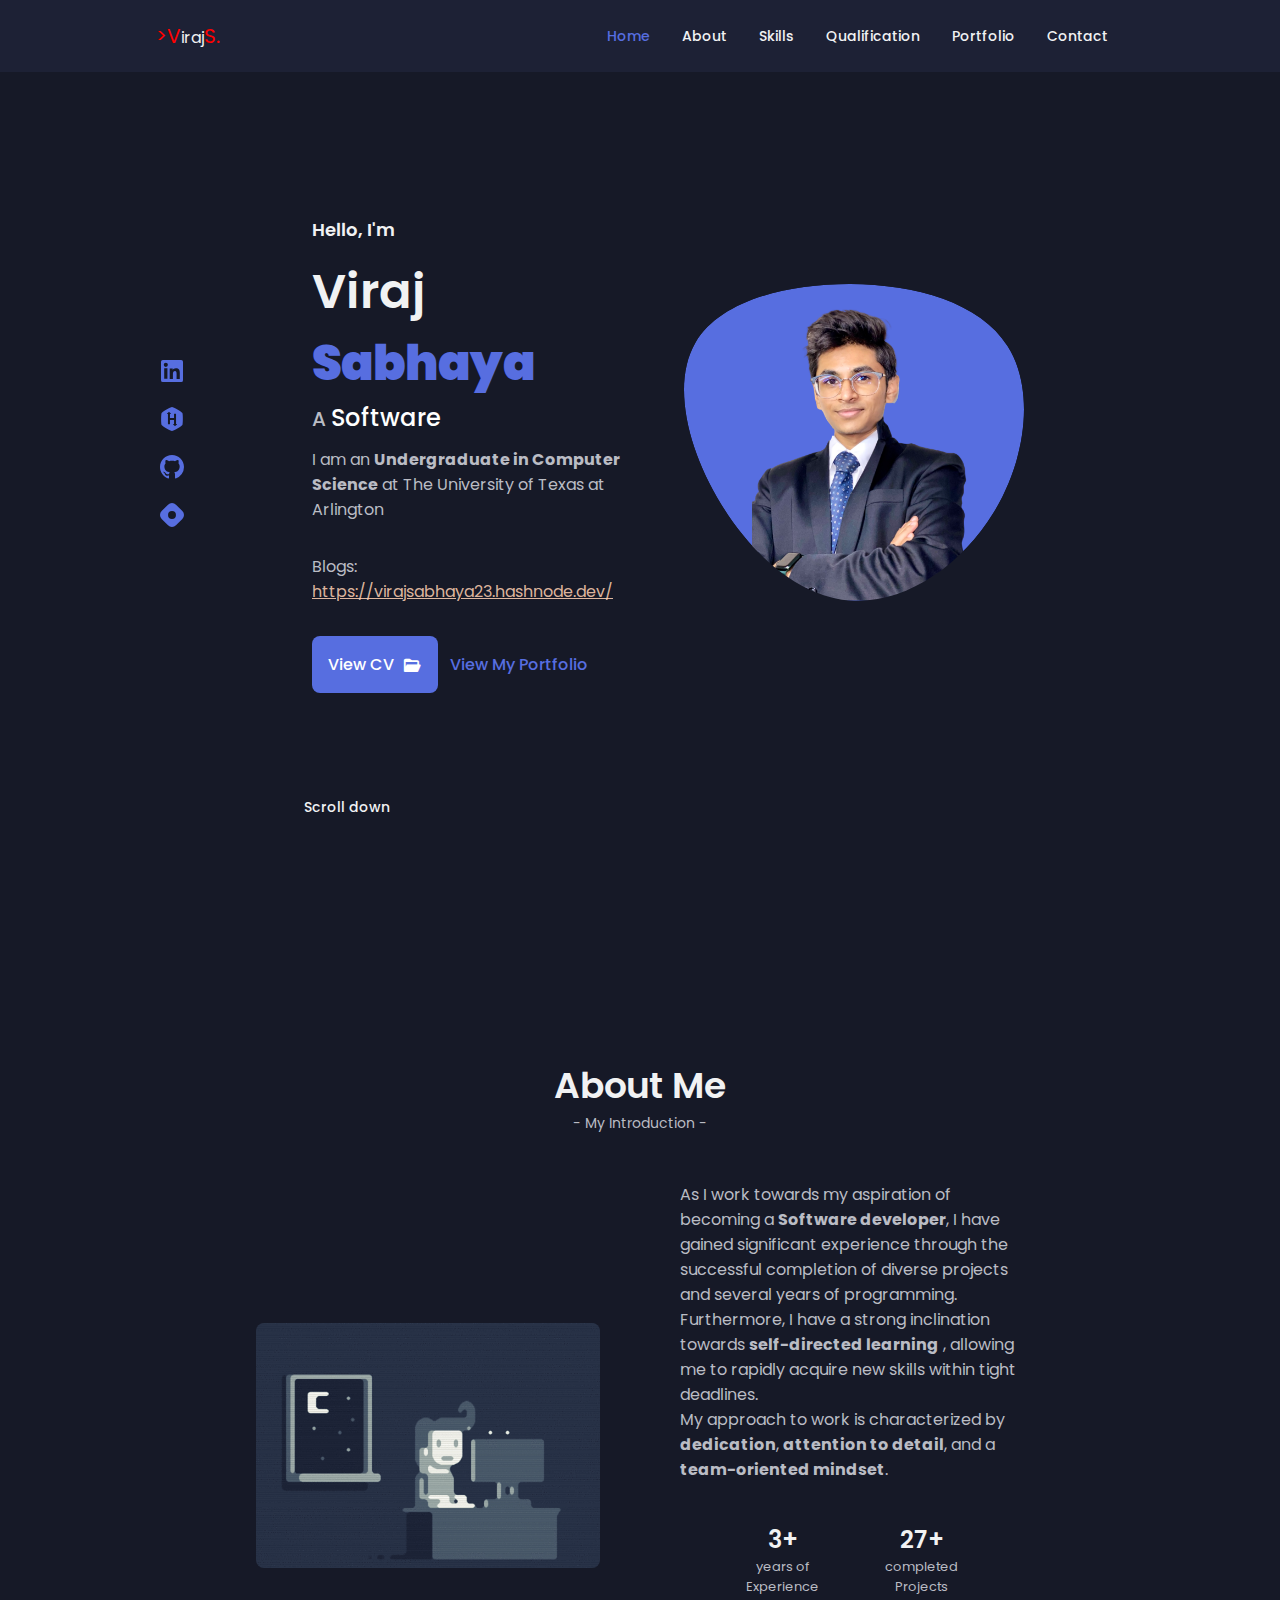
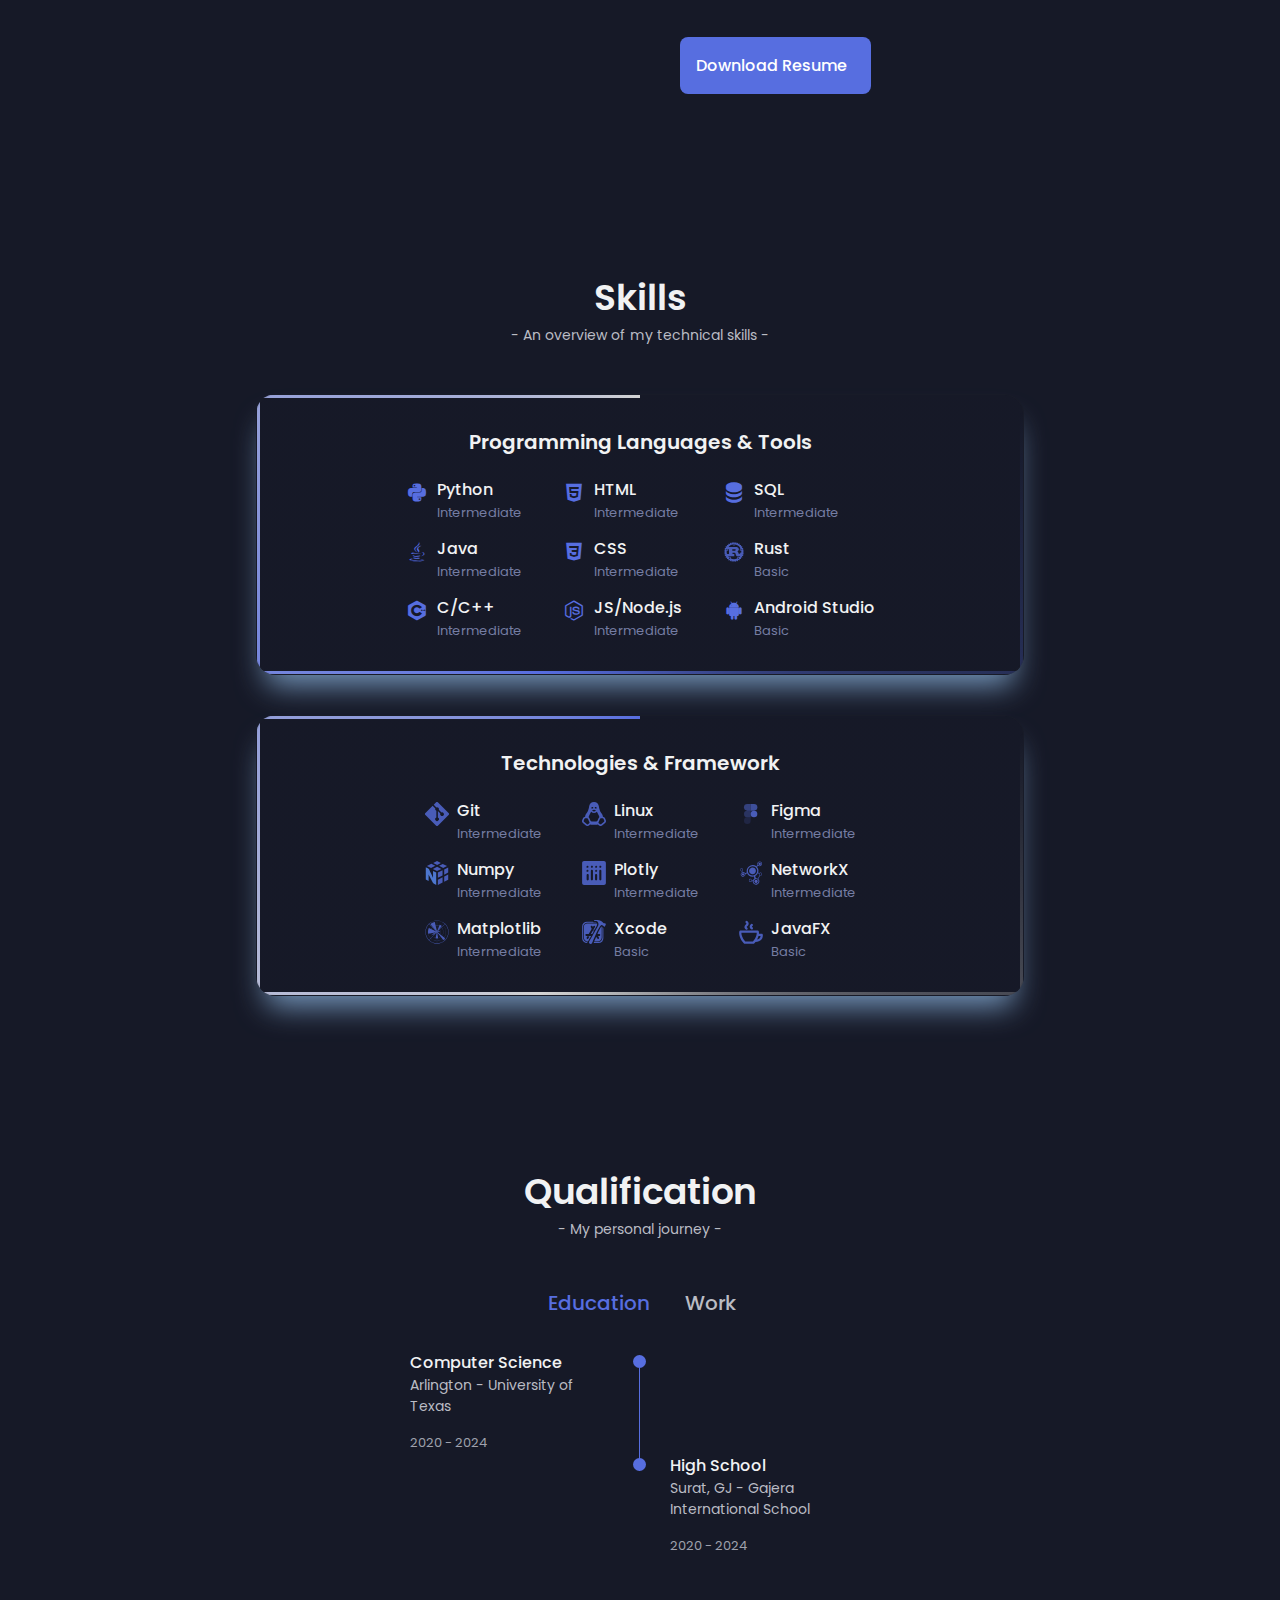
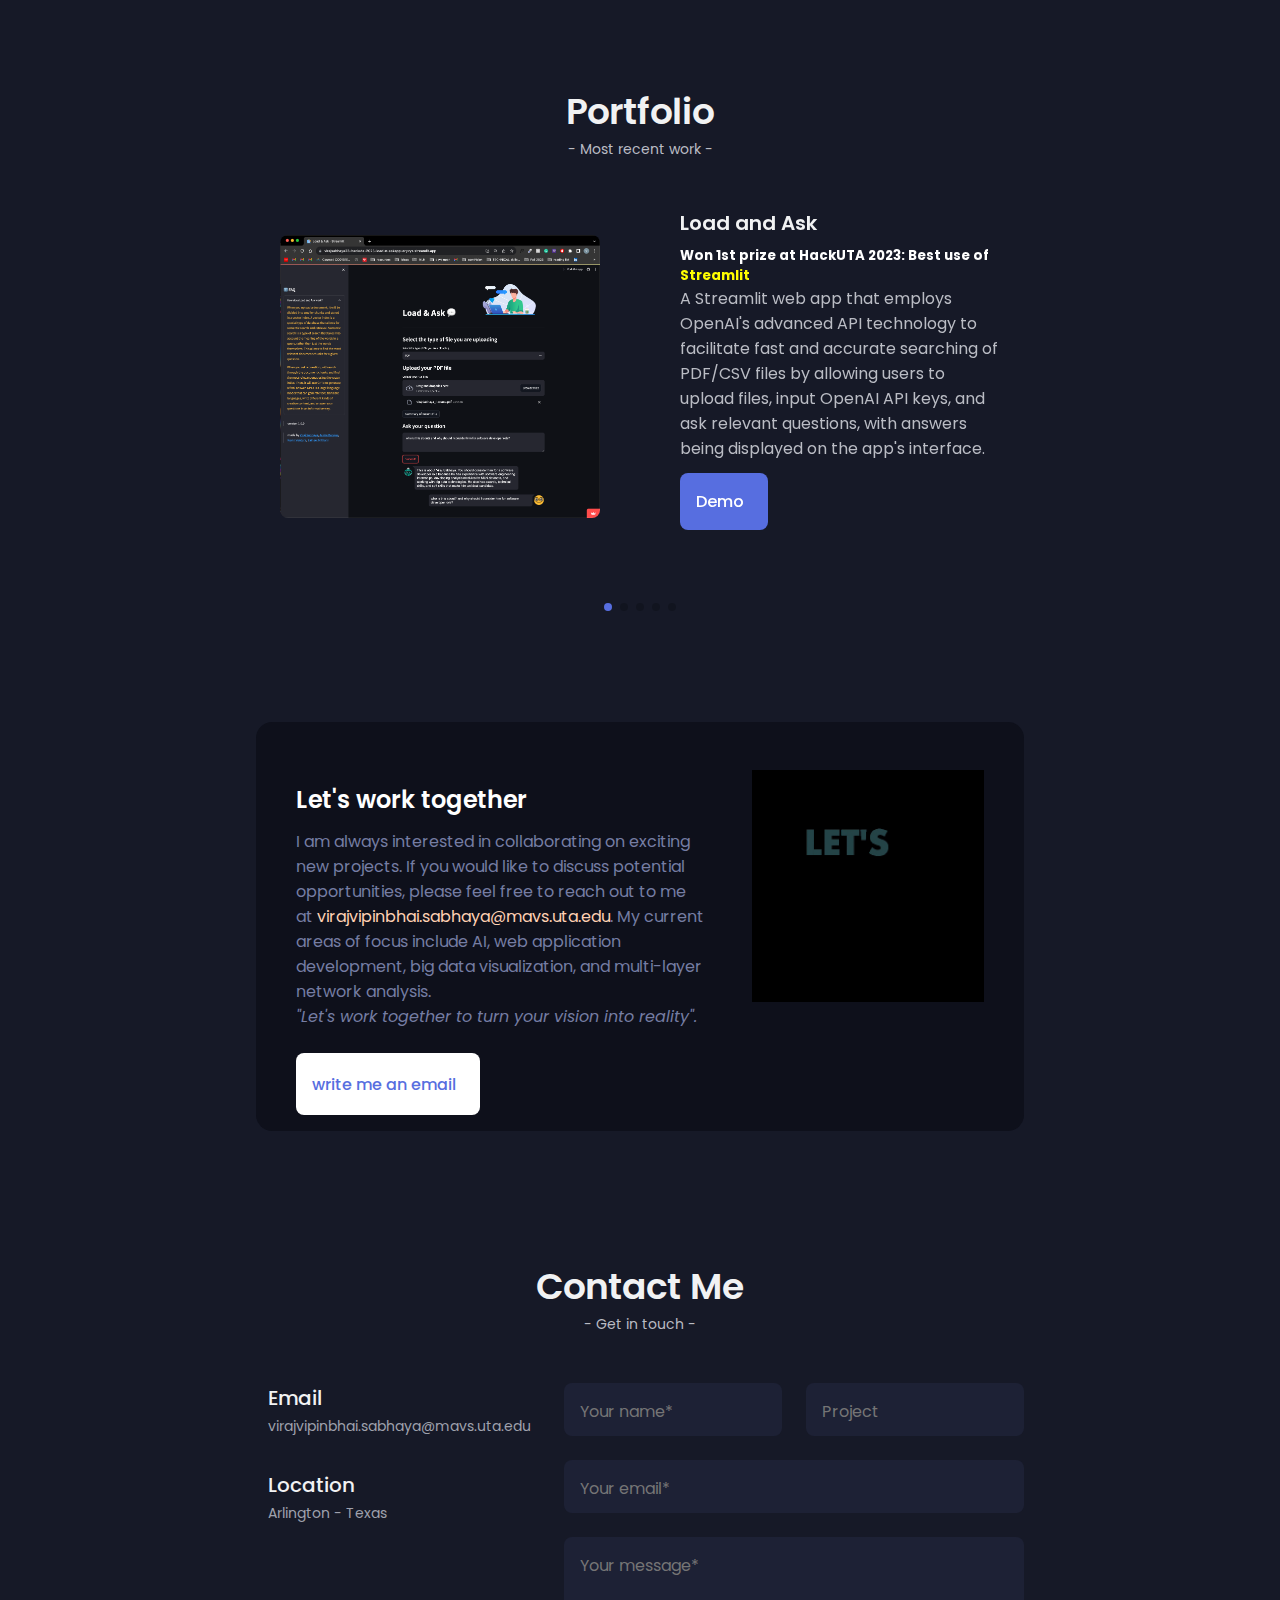
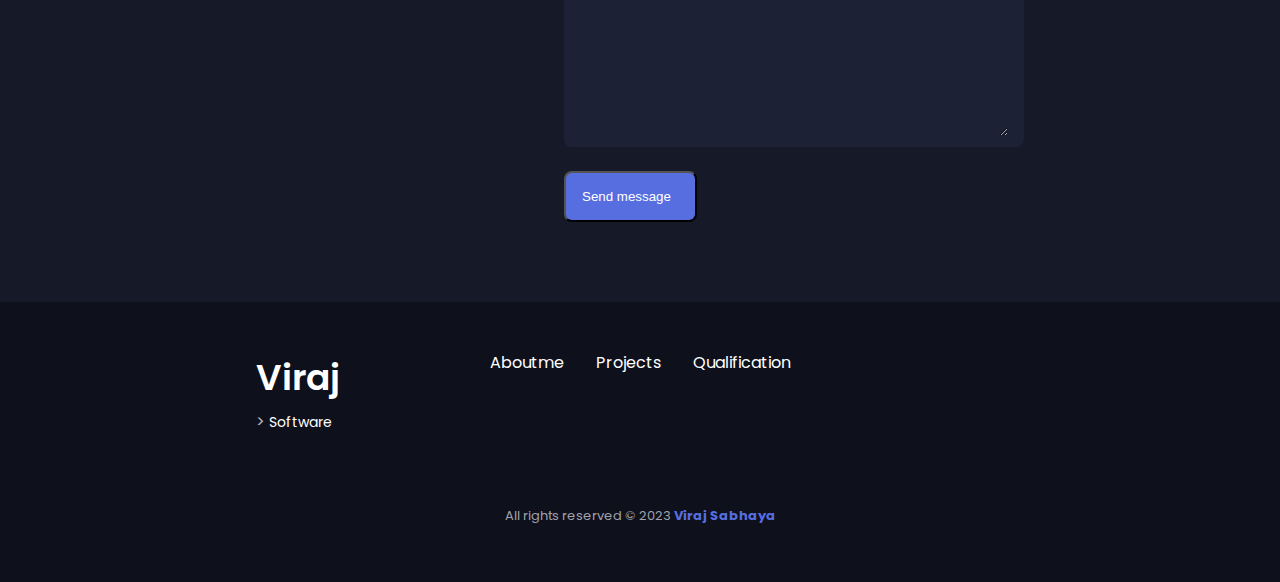
==== commit 6c7d3550: "portfolio update" ====
--- a/index.html
+++ b/index.html
@@ -168,11 +168,11 @@
 
                             <div class="about__info">
                                 <div>
-                                    <span class="about__info-title">03+</span>
+                                    <span class="about__info-title">3+</span>
                                     <span class="about__info-name">years of <br> Experience</span>
                                 </div>
                                 <div>
-                                    <span class="about__info-title">25+</span>
+                                    <span class="about__info-title">27+</span>
                                     <span class="about__info-name">completed <br> Projects</span>
                                 </div>
                             </div>
@@ -492,9 +492,10 @@
                             <img src="assets/img/portfolio5.png" alt="" class="portfolio__img">
 
                             <div class="portfolio__data">
-                                <h3 class="portfolio__title">pdf-GPT: Load and Ask</h3>
-                                <p class="portfolio__description">A Streamlit web app that employs OpenAI's advanced API technology to facilitate fast and accurate searching of PDF files by allowing users to upload PDF files, input OpenAI API keys, and ask relevant questions, with answers being displayed on the app's interface.</p>
-                                <a href="https://github.com/virajsabhaya23/load_N_ask" class="button button--flex button--small portfolio__button">
+                                <h3 class="portfolio__title">Load and Ask</h3>
+                                <h5 style="color:white;" class = "portfolio__subtitle">Won 1st prize at HackUTA 2023: Best use of <a style="color:yellow;" href="https://streamlit.io/">Streamlit</a></h5>
+                                <p class="portfolio__description">A Streamlit web app that employs OpenAI's advanced API technology to facilitate fast and accurate searching of PDF/CSV files by allowing users to upload files, input OpenAI API keys, and ask relevant questions, with answers being displayed on the app's interface.</p>
+                                <a href="https://github.com/virajsabhaya23/hackUTA_2023" class="button button--flex button--small portfolio__button">
                                     Demo
                                     <i class="uil uil-arrow-right button__icon"></i>
                                 </a>
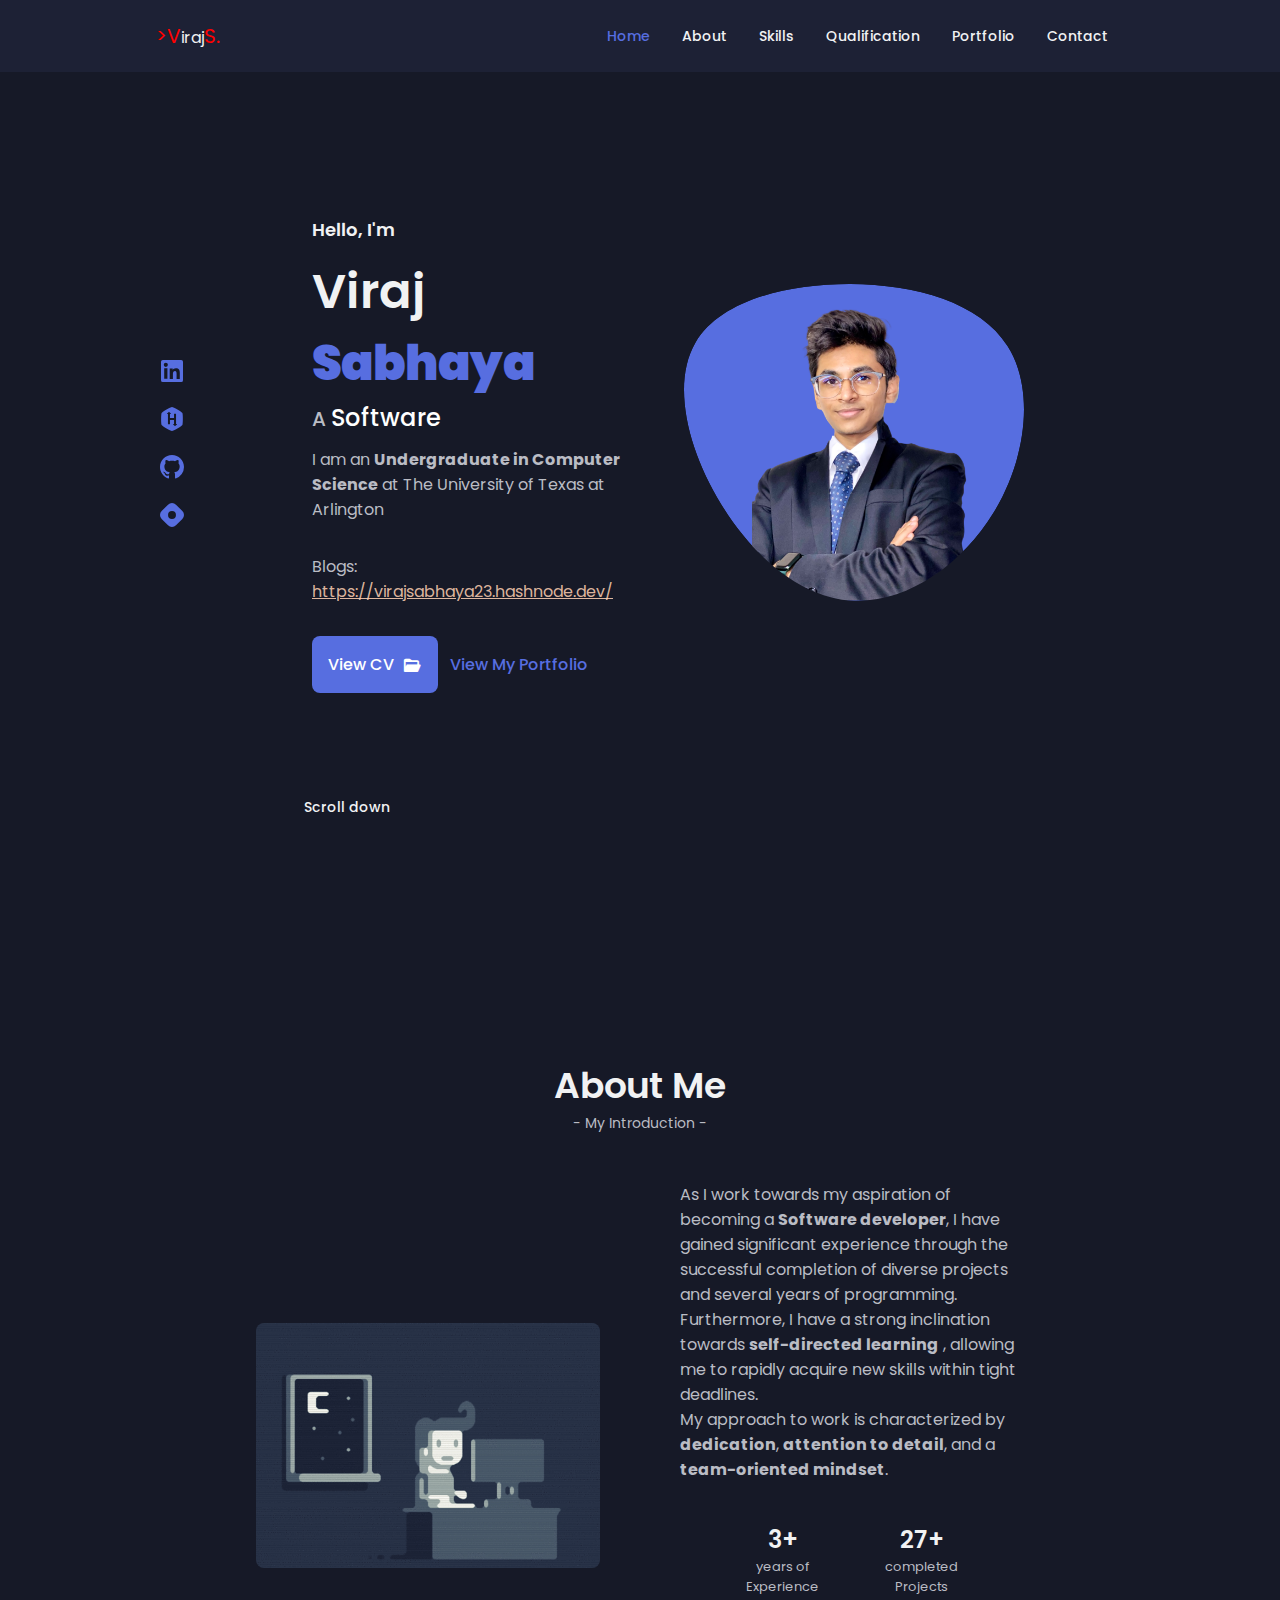
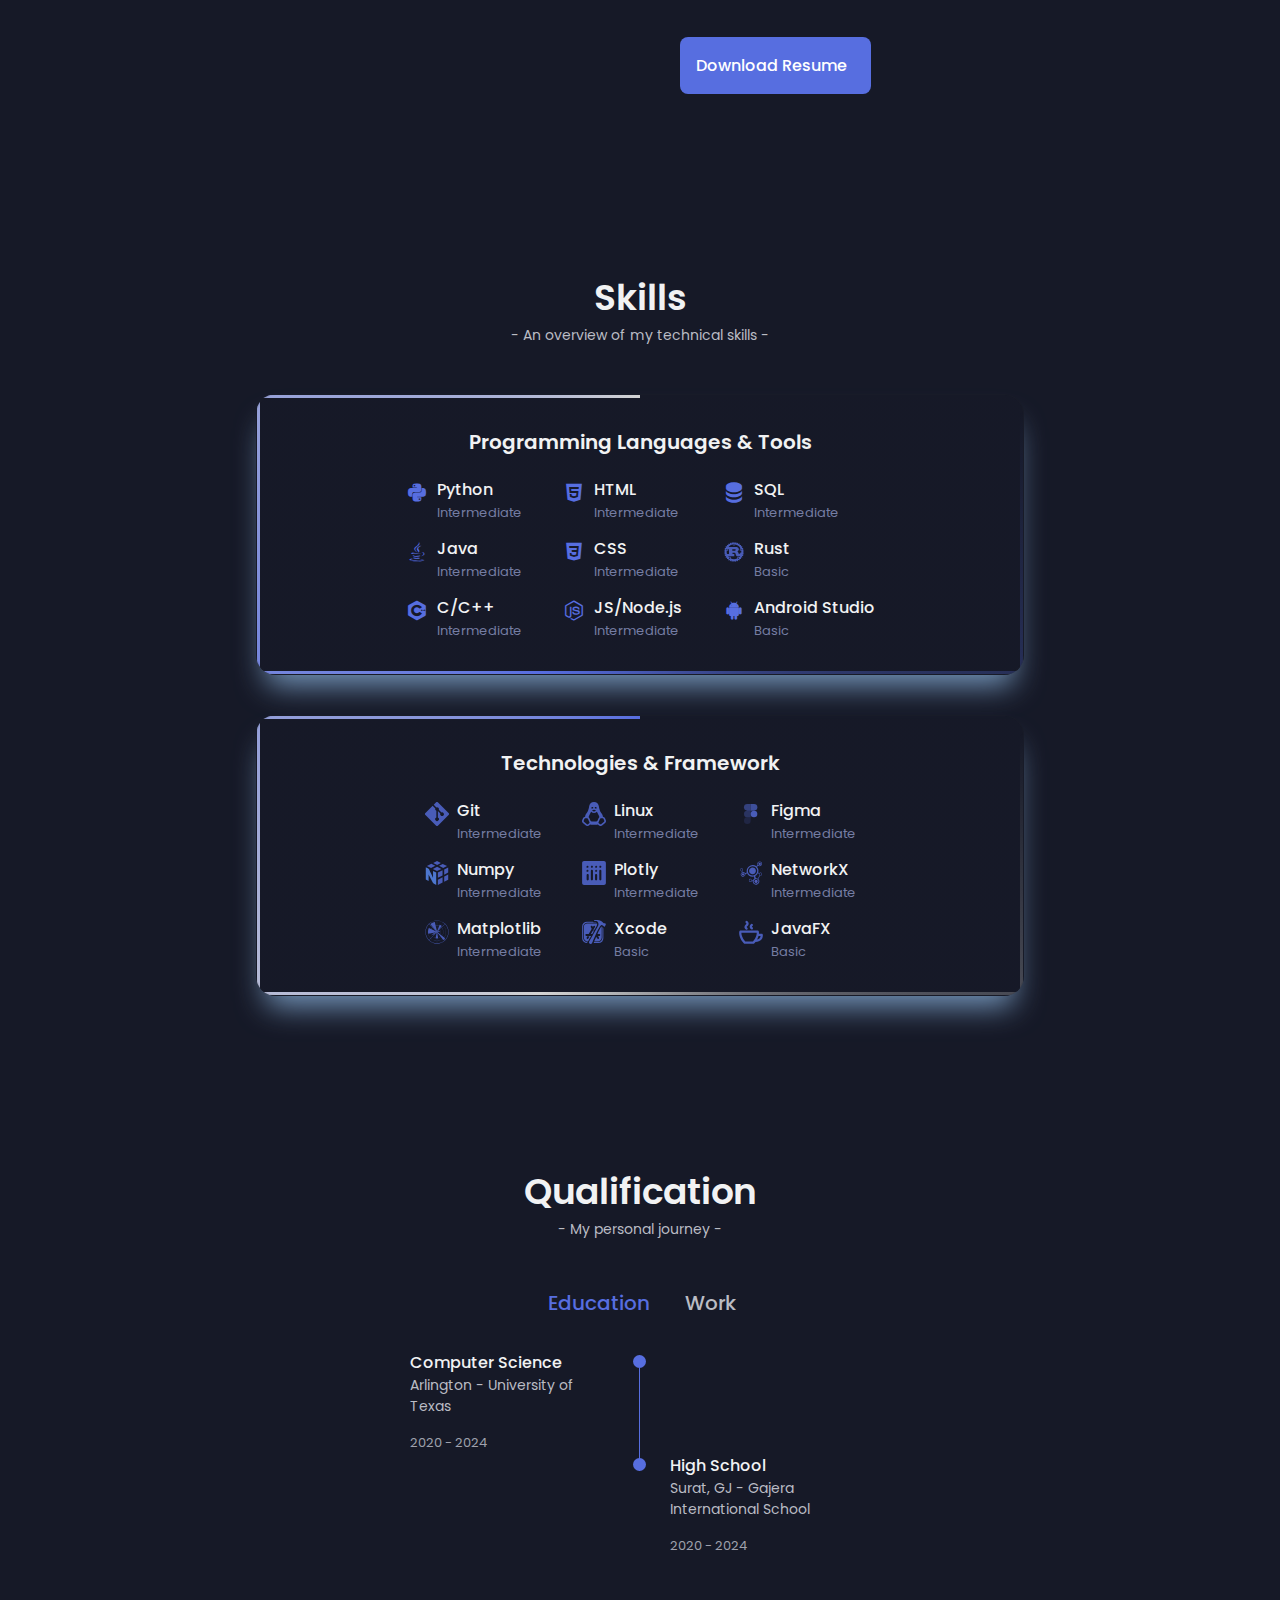
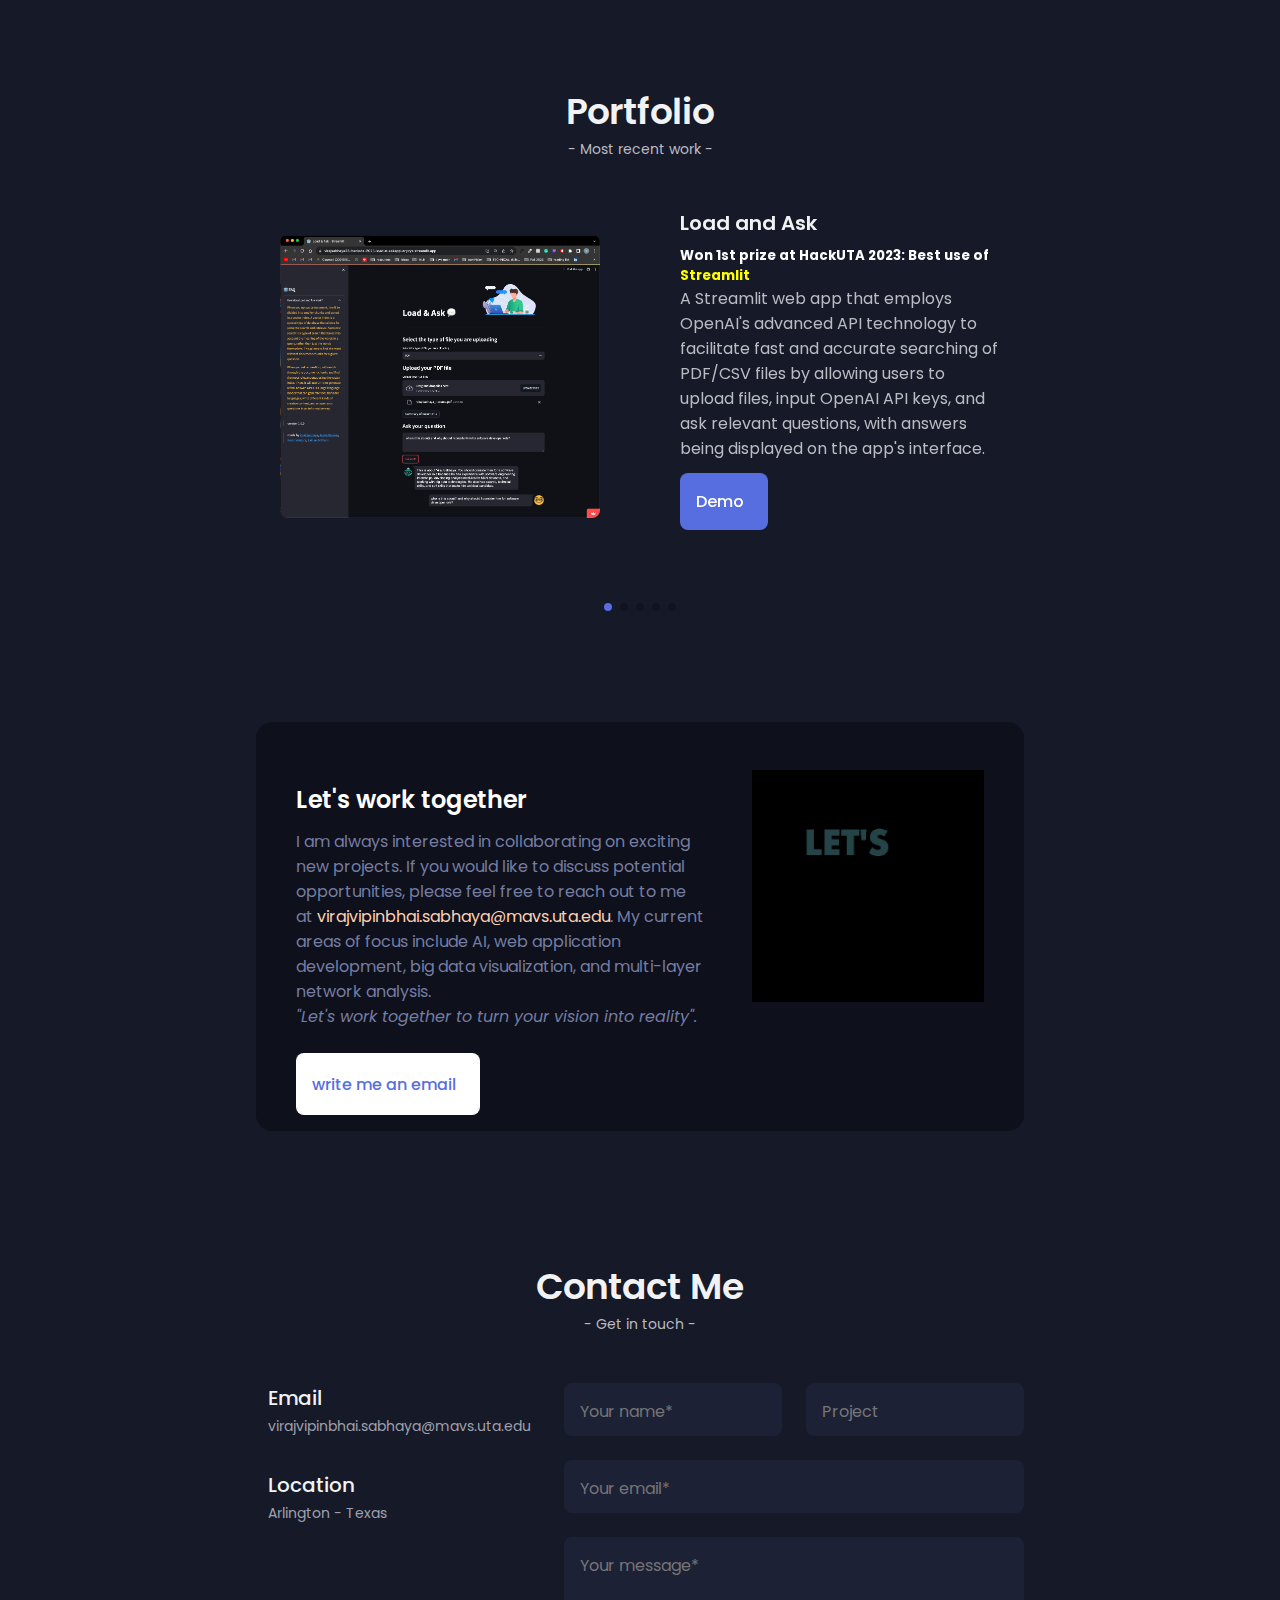
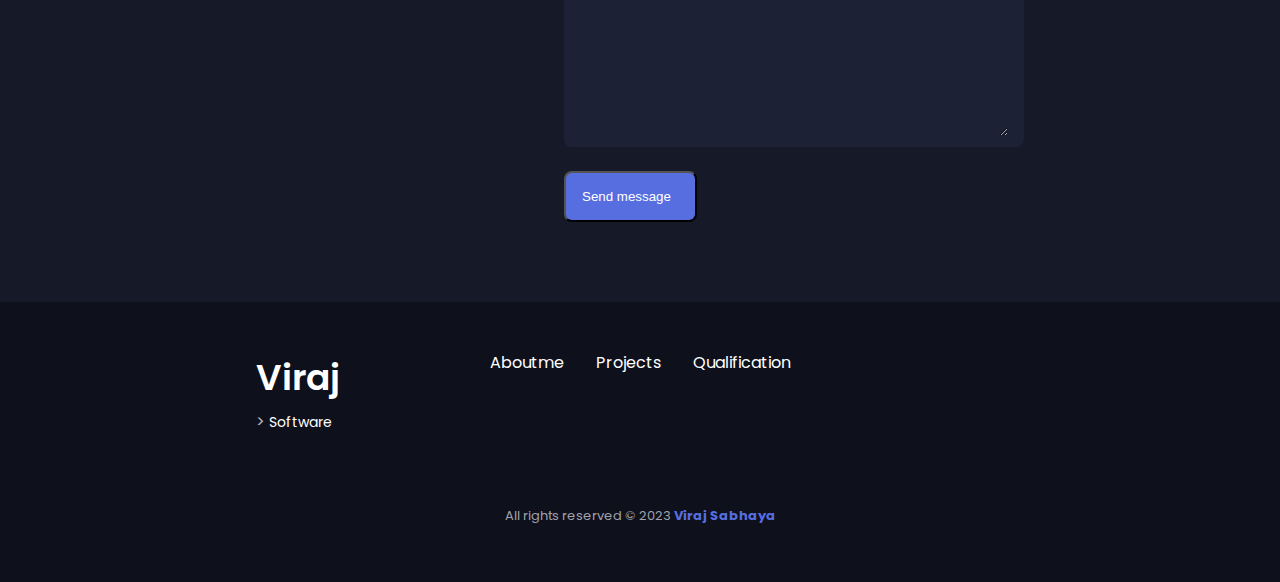
==== commit 4424f47a: "updated resume and hackerrank username" ====
--- a/index.html
+++ b/index.html
@@ -89,7 +89,7 @@
                                             <a href="https://www.linkedin.com/in/vsabhaya23/" class="home__social-icon">
                                                 <svg xmlns="http://www.w3.org/2000/svg" width="24" height="24" viewBox="0 0 24 24"><path fill="currentColor" fill-rule="evenodd" d="M1 2.838A1.838 1.838 0 0 1 2.838 1H21.16A1.837 1.837 0 0 1 23 2.838V21.16A1.838 1.838 0 0 1 21.161 23H2.838A1.838 1.838 0 0 1 1 21.161V2.838Zm8.708 6.55h2.979v1.496c.43-.86 1.53-1.634 3.183-1.634c3.169 0 3.92 1.713 3.92 4.856v5.822h-3.207v-5.106c0-1.79-.43-2.8-1.522-2.8c-1.515 0-2.145 1.089-2.145 2.8v5.106H9.708V9.388Zm-5.5 10.403h3.208V9.25H4.208v10.54ZM7.875 5.812a2.063 2.063 0 1 1-4.125 0a2.063 2.063 0 0 1 4.125 0Z" clip-rule="evenodd"/></svg>
                                             </a>
-                                            <a href="https://www.hackerrank.com/virajvipinbhai_1" class="home__social-icon">
+                                            <a href="https://www.hackerrank.com/virajsabhaya23" class="home__social-icon">
                                                 <svg xmlns="http://www.w3.org/2000/svg" width="24" height="24" viewBox="0 0 32 32"><path fill="currentColor" d="M16 0c1.714 0 13 6.516 13.854 8c.859 1.484.859 14.516 0 16S17.713 32 16 32c-1.714 0-13-6.516-13.859-8c-.854-1.484-.854-14.516 0-16C3 6.516 14.287 0 16 0zm3.063 9.068a.344.344 0 0 0-.349.344v5.167h-5.427v-5.37h.932a.34.34 0 0 0 .339-.344a.347.347 0 0 0-.161-.292l-2.099-2.01a.386.386 0 0 0-.302-.146a.35.35 0 0 0-.276.141L9.48 8.574a.343.343 0 0 0 .183.636h.938l.01 13.38c0 .193.146.344.339.344h1.99a.343.343 0 0 0 .344-.344v-5.339h5.432v5.536h-.932a.343.343 0 0 0-.183.636l2.104 2.016c.057.083.188.146.302.146s.208-.063.276-.146l2.24-2.016a.343.343 0 0 0 .161-.292a.347.347 0 0 0-.344-.344h-.938l-.01-13.375a.34.34 0 0 0-.339-.349h-1.99z"/></svg>
                                             </a>
                                             <a href="https://github.com/virajsabhaya23" class="home__social-icon">
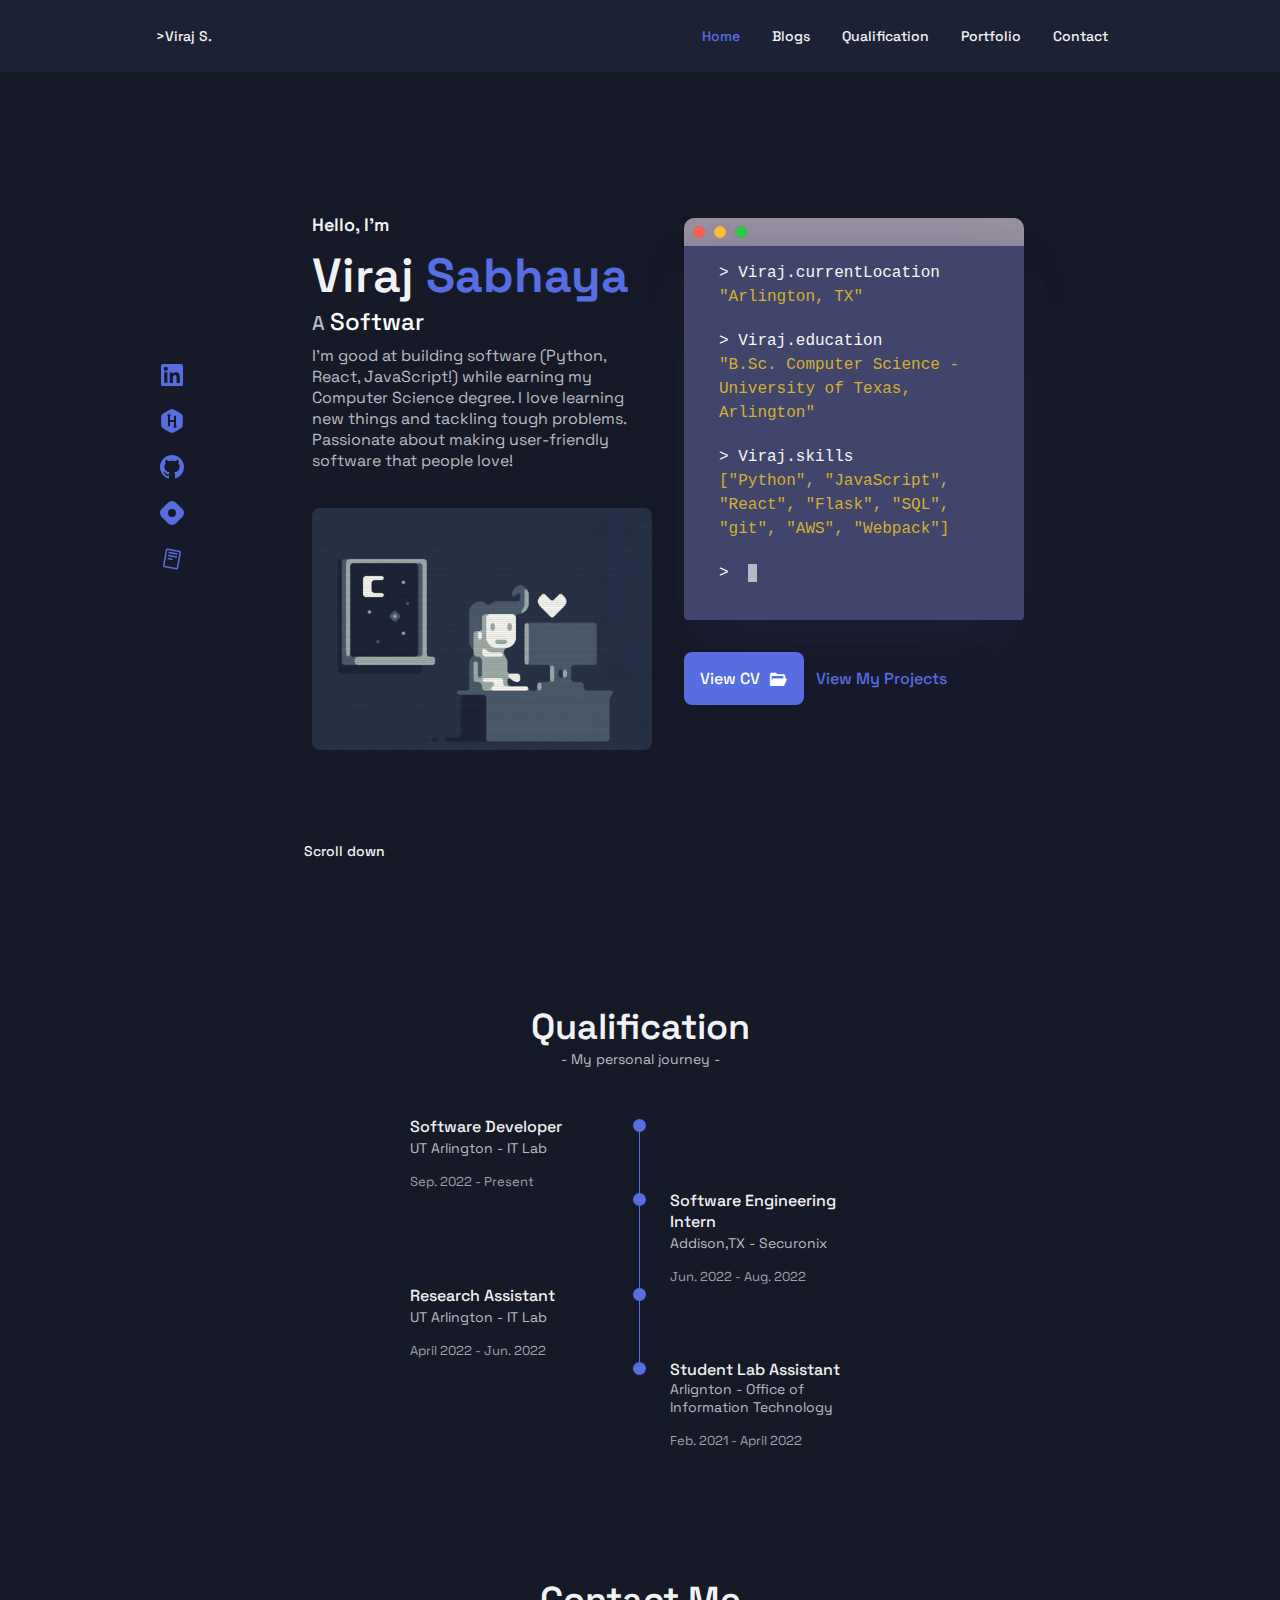
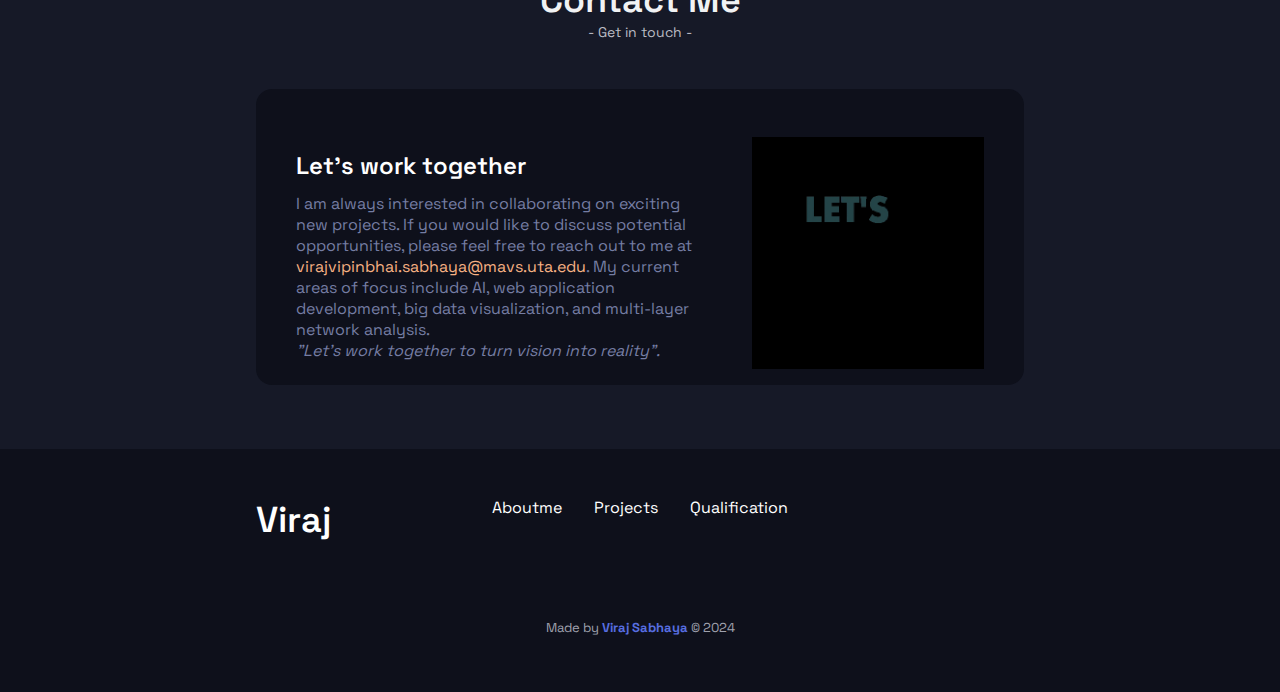
==== commit acd72bd7: "Modify: updated layout and structure" ====
--- a/index.html
+++ b/index.html
@@ -1,747 +1,361 @@
 <!DOCTYPE html>
-    <html lang="en">
-    <head>
-        <meta charset="UTF-8">
-        <meta name="viewport" content="width=device-width, initial-scale=1.0">
-
-        <!--==================== UNICONS ====================-->
-        <link rel="stylesheet" href="https://unicons.iconscout.com/release/v4.0.8/css/line.css">
-
-        <!--===================== BOX ICONS ====================-->
-        <link href='https://unpkg.com/boxicons@2.1.4/css/boxicons.min.css' rel='stylesheet'>
-
-        <!--==================== SWIPER CSS ====================-->
-        <link rel="stylesheet" href="assets/css/swiper-bundle.min.css">
-
-        <!--==================== CSS ====================-->
-        <link rel="stylesheet" href="assets/css/styles.css">
-
-        <title>Viraj</title>
-        <!-- add icon link -->
-        <link rel="apple-touch-icon" sizes="180x180" href="assets/img/apple-touch-icon.png">
-        <link rel="icon" type="image/png" sizes="32x32" href="assets/img/favicon-32x32.png">
-        <link rel="icon" type="image/png" sizes="16x16" href="assets/img/favicon-16x16.png">
-        <link rel="manifest" href="assets/img/site.webmanifest">
-    </head>
-    <body>
-        <!--==================== HEADER ====================-->
-        <header class="header" id="header">
-                <nav class="nav container">
-                    <a href="#" class="nav__logo">
-                        <span class="first-letter">>V</span>iraj<span class="first-letter">S</irajspan>.
-                    </a>
-
-                    <div class="nav__menu" id="nav-menu">
-                        <ul class="nav__list grid">
-                            <li class="nav__item">
-                                <a href="#home" class="nav__link active-link">
-                                    <i class="uil uil-estate nav__icon"></i>Home
-                                </a>
-                            </li>
-                            <li class="nav__item">
-                                <a href="#about" class="nav__link">
-                                    <i class="uil uil-user nav__icon"></i>About
-                                </a>
-                            </li>
-                            <li class="nav__item">
-                                <a href="#skills" class="nav__link">
-                                    <i class="uil uil-file nav__icon"></i>Skills
-                                </a>
-                            </li>
-                            <li class="nav__item">
-                                <a href="#qualification" class="nav__link">
-                                    <i class="uil uil-briefcase-alt nav__icon"></i>Qualification
-                                </a>
-                            </li>
-                            <li class="nav__item">
-                                <a href="#portfolio" class="nav__link">
-                                    <i class="uil uil-code-branch nav__icon"></i>Portfolio
-                                </a>
-                            </li>
-                            <li class="nav__item">
-                                <a href="#contact" class="nav__link">
-                                    <i class="uil uil-message nav__icon"></i>Contact
-                                </a>
-                            </li>
-                        </ul>
-                        <i class="uil uil-times nav__close" id="nav-close"></i>
-                    </div>
-
-                    <div class="nav__btns">
-                        <!-- Theme change button -->
-                        <!-- <i class="uil uil-moon change-theme" id="theme-button"></i> -->
-
-                        <div class="nav__toogle" id="nav-toggle">
-                                <i class="uil uil-apps"></i>
-                        </div>
-                    </div>
-                </nav>
-        </header>
-
-        <!--==================== MAIN ====================-->
-        <main class="main">
-            <!--==================== HOME ====================-->
-            <section class="hero-area">
-                <section class="home section" id="home">
-                                <div class="home__container container grid" >
-                                    <div class="home__content grid">
-                                        <div class="home__social">
-                                            <a href="https://www.linkedin.com/in/vsabhaya23/" class="home__social-icon">
-                                                <svg xmlns="http://www.w3.org/2000/svg" width="24" height="24" viewBox="0 0 24 24"><path fill="currentColor" fill-rule="evenodd" d="M1 2.838A1.838 1.838 0 0 1 2.838 1H21.16A1.837 1.837 0 0 1 23 2.838V21.16A1.838 1.838 0 0 1 21.161 23H2.838A1.838 1.838 0 0 1 1 21.161V2.838Zm8.708 6.55h2.979v1.496c.43-.86 1.53-1.634 3.183-1.634c3.169 0 3.92 1.713 3.92 4.856v5.822h-3.207v-5.106c0-1.79-.43-2.8-1.522-2.8c-1.515 0-2.145 1.089-2.145 2.8v5.106H9.708V9.388Zm-5.5 10.403h3.208V9.25H4.208v10.54ZM7.875 5.812a2.063 2.063 0 1 1-4.125 0a2.063 2.063 0 0 1 4.125 0Z" clip-rule="evenodd"/></svg>
-                                            </a>
-                                            <a href="https://www.hackerrank.com/virajsabhaya23" class="home__social-icon">
-                                                <svg xmlns="http://www.w3.org/2000/svg" width="24" height="24" viewBox="0 0 32 32"><path fill="currentColor" d="M16 0c1.714 0 13 6.516 13.854 8c.859 1.484.859 14.516 0 16S17.713 32 16 32c-1.714 0-13-6.516-13.859-8c-.854-1.484-.854-14.516 0-16C3 6.516 14.287 0 16 0zm3.063 9.068a.344.344 0 0 0-.349.344v5.167h-5.427v-5.37h.932a.34.34 0 0 0 .339-.344a.347.347 0 0 0-.161-.292l-2.099-2.01a.386.386 0 0 0-.302-.146a.35.35 0 0 0-.276.141L9.48 8.574a.343.343 0 0 0 .183.636h.938l.01 13.38c0 .193.146.344.339.344h1.99a.343.343 0 0 0 .344-.344v-5.339h5.432v5.536h-.932a.343.343 0 0 0-.183.636l2.104 2.016c.057.083.188.146.302.146s.208-.063.276-.146l2.24-2.016a.343.343 0 0 0 .161-.292a.347.347 0 0 0-.344-.344h-.938l-.01-13.375a.34.34 0 0 0-.339-.349h-1.99z"/></svg>
-                                            </a>
-                                            <a href="https://github.com/virajsabhaya23" class="home__social-icon">
-                                                <svg xmlns="http://www.w3.org/2000/svg" width="24" height="24" viewBox="0 0 24 24"><g fill="none"><g clip-path="url(#akarIconsGithubFill0)"><path fill="currentColor" fill-rule="evenodd" d="M12 0C5.37 0 0 5.37 0 12c0 5.31 3.435 9.795 8.205 11.385c.6.105.825-.255.825-.57c0-.285-.015-1.23-.015-2.235c-3.015.555-3.795-.735-4.035-1.41c-.135-.345-.72-1.41-1.23-1.695c-.42-.225-1.02-.78-.015-.795c.945-.015 1.62.87 1.845 1.23c1.08 1.815 2.805 1.305 3.495.99c.105-.78.42-1.305.765-1.605c-2.67-.3-5.46-1.335-5.46-5.925c0-1.305.465-2.385 1.23-3.225c-.12-.3-.54-1.53.12-3.18c0 0 1.005-.315 3.3 1.23c.96-.27 1.98-.405 3-.405s2.04.135 3 .405c2.295-1.56 3.3-1.23 3.3-1.23c.66 1.65.24 2.88.12 3.18c.765.84 1.23 1.905 1.23 3.225c0 4.605-2.805 5.625-5.475 5.925c.435.375.81 1.095.81 2.22c0 1.605-.015 2.895-.015 3.3c0 .315.225.69.825.57A12.02 12.02 0 0 0 24 12c0-6.63-5.37-12-12-12Z" clip-rule="evenodd"/></g><defs><clipPath id="akarIconsGithubFill0"><path fill="#fff" d="M0 0h24v24H0z"/></clipPath></defs></g></svg>
-                                            </a>
-                                            <a href="https://virajsabhaya23.hashnode.dev/" class="home__social-icon">
-                                                <svg xmlns="http://www.w3.org/2000/svg" width="24" height="24" viewBox="0 0 24 24"><path fill="currentColor" d="m22.351 8.019l-6.37-6.37a5.63 5.63 0 0 0-7.962 0l-6.37 6.37a5.63 5.63 0 0 0 0 7.962l6.37 6.37a5.63 5.63 0 0 0 7.962 0l6.37-6.37a5.63 5.63 0 0 0 0-7.962zM12 15.953a3.953 3.953 0 1 1 0-7.906a3.953 3.953 0 0 1 0 7.906z"/></svg>
-                                            </a>
+<html lang="en">
+
+<head>
+    <meta charset="UTF-8">
+    <meta name="viewport" content="width=device-width, initial-scale=1.0">
+
+    <!--==================== UNICONS ====================-->
+    <link rel="stylesheet" href="https://unicons.iconscout.com/release/v4.0.8/css/line.css">
+
+    <!--===================== BOX ICONS ====================-->
+    <link href='https://unpkg.com/boxicons@2.1.4/css/boxicons.min.css' rel='stylesheet'>
+
+    <!--==================== SWIPER CSS ====================-->
+    <link rel="stylesheet" href="assets/css/swiper-bundle.min.css">
+
+    <!--==================== CSS ====================-->
+    <link rel="stylesheet" href="assets/css/styles.css">
+
+    <title>Viraj Sabhaya</title>
+    <!-- add icon link -->
+    <link rel="apple-touch-icon" sizes="180x180" href="/assets/img/favicon_package_v0.16/apple-touch-icon.png">
+    <link rel="icon" type="image/png" sizes="32x32" href="/assets/img/favicon_package_v0.16/favicon-32x32.png">
+    <link rel="icon" type="image/png" sizes="16x16" href="/assets/img/favicon_package_v0.16/favicon-16x16.png">
+    <link rel="manifest" href="/assets/img/favicon_package_v0.16/site.webmanifest">
+    <link rel="mask-icon" href="/assets/img/favicon_package_v0.16/safari-pinned-tab.svg" color="#5bbad5">
+    <meta name="msapplication-TileColor" content="#da532c">
+    <meta name="theme-color" content="#ffffff">
+</head>
+
+<body>
+    <!--==================== HEADER ====================-->
+    <header class="header" id="header">
+        <nav class="nav container">
+            <a href="#" class="nav__logo nav__link">
+                <span>>Viraj S.</span>
+            </a>
+
+            <div class="nav__menu" id="nav-menu">
+                <ul class="nav__list grid">
+                    <li class="nav__item">
+                        <a href="#home" class="nav__link active-link">
+                            <i class="uil uil-estate nav__icon"></i>Home
+                        </a>
+                    </li>
+                    <li class="nav__item">
+                        <a href="https://read.cv/virajsabhaya/writing" class="nav__link">
+                            <i class="uil uil-estate nav__icon"></i>Blogs
+                        </a>
+                    </li>
+                    <li class="nav__item">
+                        <a href="#qualification" class="nav__link">
+                            <i class="uil uil-briefcase-alt nav__icon"></i>Qualification
+                        </a>
+                    </li>
+                    <li class="nav__item">
+                        <a href="projects.html" class="nav__link">
+                            <i class="uil uil-code-branch nav__icon"></i>Portfolio
+                        </a>
+                    </li>
+                    <li class="nav__item">
+                        <a href="#contact" class="nav__link">
+                            <i class="uil uil-message nav__icon"></i>Contact
+                        </a>
+                    </li>
+                </ul>
+                <i class="uil uil-times nav__close" id="nav-close"></i>
+            </div>
+
+            <div class="nav__btns">
+                <div class="nav__toogle" id="nav-toggle">
+                    <i class="uil uil-apps"></i>
+                </div>
+            </div>
+        </nav>
+    </header>
+
+    <!--==================== MAIN ====================-->
+    <main class="main">
+        <!--==================== HOME ====================-->
+        <section class="hero-area">
+            <section class="home section" id="home">
+                <div class="home__container container grid">
+                    <div class="home__content grid">
+                        <!-- SOCIALS -->
+                        <div class="home__social">
+                            <a href="https://www.linkedin.com/in/vsabhaya23/" class="home__social-icon">
+                                <svg xmlns="http://www.w3.org/2000/svg" width="24" height="24" viewBox="0 0 24 24">
+                                    <path fill="currentColor" fill-rule="evenodd"
+                                        d="M1 2.838A1.838 1.838 0 0 1 2.838 1H21.16A1.837 1.837 0 0 1 23 2.838V21.16A1.838 1.838 0 0 1 21.161 23H2.838A1.838 1.838 0 0 1 1 21.161V2.838Zm8.708 6.55h2.979v1.496c.43-.86 1.53-1.634 3.183-1.634c3.169 0 3.92 1.713 3.92 4.856v5.822h-3.207v-5.106c0-1.79-.43-2.8-1.522-2.8c-1.515 0-2.145 1.089-2.145 2.8v5.106H9.708V9.388Zm-5.5 10.403h3.208V9.25H4.208v10.54ZM7.875 5.812a2.063 2.063 0 1 1-4.125 0a2.063 2.063 0 0 1 4.125 0Z"
+                                        clip-rule="evenodd" />
+                                </svg>
+                            </a>
+                            <a href="https://www.hackerrank.com/virajsabhaya23" class="home__social-icon">
+                                <svg xmlns="http://www.w3.org/2000/svg" width="24" height="24" viewBox="0 0 32 32">
+                                    <path fill="currentColor"
+                                        d="M16 0c1.714 0 13 6.516 13.854 8c.859 1.484.859 14.516 0 16S17.713 32 16 32c-1.714 0-13-6.516-13.859-8c-.854-1.484-.854-14.516 0-16C3 6.516 14.287 0 16 0zm3.063 9.068a.344.344 0 0 0-.349.344v5.167h-5.427v-5.37h.932a.34.34 0 0 0 .339-.344a.347.347 0 0 0-.161-.292l-2.099-2.01a.386.386 0 0 0-.302-.146a.35.35 0 0 0-.276.141L9.48 8.574a.343.343 0 0 0 .183.636h.938l.01 13.38c0 .193.146.344.339.344h1.99a.343.343 0 0 0 .344-.344v-5.339h5.432v5.536h-.932a.343.343 0 0 0-.183.636l2.104 2.016c.057.083.188.146.302.146s.208-.063.276-.146l2.24-2.016a.343.343 0 0 0 .161-.292a.347.347 0 0 0-.344-.344h-.938l-.01-13.375a.34.34 0 0 0-.339-.349h-1.99z" />
+                                </svg>
+                            </a>
+                            <a href="https://github.com/virajsabhaya23" class="home__social-icon">
+                                <svg xmlns="http://www.w3.org/2000/svg" width="24" height="24" viewBox="0 0 24 24">
+                                    <g fill="none">
+                                        <g clip-path="url(#akarIconsGithubFill0)">
+                                            <path fill="currentColor" fill-rule="evenodd"
+                                                d="M12 0C5.37 0 0 5.37 0 12c0 5.31 3.435 9.795 8.205 11.385c.6.105.825-.255.825-.57c0-.285-.015-1.23-.015-2.235c-3.015.555-3.795-.735-4.035-1.41c-.135-.345-.72-1.41-1.23-1.695c-.42-.225-1.02-.78-.015-.795c.945-.015 1.62.87 1.845 1.23c1.08 1.815 2.805 1.305 3.495.99c.105-.78.42-1.305.765-1.605c-2.67-.3-5.46-1.335-5.46-5.925c0-1.305.465-2.385 1.23-3.225c-.12-.3-.54-1.53.12-3.18c0 0 1.005-.315 3.3 1.23c.96-.27 1.98-.405 3-.405s2.04.135 3 .405c2.295-1.56 3.3-1.23 3.3-1.23c.66 1.65.24 2.88.12 3.18c.765.84 1.23 1.905 1.23 3.225c0 4.605-2.805 5.625-5.475 5.925c.435.375.81 1.095.81 2.22c0 1.605-.015 2.895-.015 3.3c0 .315.225.69.825.57A12.02 12.02 0 0 0 24 12c0-6.63-5.37-12-12-12Z"
+                                                clip-rule="evenodd" />
+                                        </g>
+                                        <defs>
+                                            <clipPath id="akarIconsGithubFill0">
+                                                <path fill="#fff" d="M0 0h24v24H0z" />
+                                            </clipPath>
+                                        </defs>
+                                    </g>
+                                </svg>
+                            </a>
+                            <a href="https://virajsabhaya23.hashnode.dev/" class="home__social-icon">
+                                <svg xmlns="http://www.w3.org/2000/svg" width="24" height="24" viewBox="0 0 24 24">
+                                    <path fill="currentColor"
+                                        d="m22.351 8.019l-6.37-6.37a5.63 5.63 0 0 0-7.962 0l-6.37 6.37a5.63 5.63 0 0 0 0 7.962l6.37 6.37a5.63 5.63 0 0 0 7.962 0l6.37-6.37a5.63 5.63 0 0 0 0-7.962zM12 15.953a3.953 3.953 0 1 1 0-7.906a3.953 3.953 0 0 1 0 7.906z" />
+                                </svg>
+                            </a>
+                            <a href="https://read.cv/virajsabhaya/writing" class="home__social-icon">
+                                <svg xmlns="http://www.w3.org/2000/svg" width="24" height="24" viewBox="0 0 256 256">
+                                    <path fill="currentColor"
+                                        d="m210.78 39.25l-130.25-23A16 16 0 0 0 62 29.23l-29.75 169a16 16 0 0 0 13 18.53l130.25 23a16 16 0 0 0 18.54-13l29.75-169a16 16 0 0 0-13.01-18.51M178.26 224L48 201L77.75 32L208 55ZM89.34 58.42a8 8 0 0 1 9.27-6.48l83 14.65a8 8 0 0 1-1.39 15.88a8.36 8.36 0 0 1-1.4-.12l-83-14.66a8 8 0 0 1-6.48-9.27M83.8 89.94a8 8 0 0 1 9.27-6.49l83 14.66a8 8 0 0 1-1.4 15.89a7.55 7.55 0 0 1-1.41-.13l-83-14.65a8 8 0 0 1-6.46-9.28m-5.55 31.51a8 8 0 0 1 9.27-6.45l41.48 7.29a8 8 0 0 1-1.38 15.88a8.27 8.27 0 0 1-1.4-.12l-41.5-7.33a8 8 0 0 1-6.47-9.27" />
+                                </svg>
+                            </a>
+                        </div>
+                        <div class="">
+                            <h1 class="home__title">
+                                <span class="home__greetings">Hello, I'm</span><br>
+                                Viraj <strong>Sabhaya</strong>
+                            </h1>
+                            <h3 class="home__subtitle">
+                                A <span class="typer home__typer" id="main"
+                                    data-words="Software Developer, Research Assistant" data-delay="100"
+                                    data-deleteDelay="1000"></span>
+                            </h3>
+
+                            <p class="home__description long__text">I'm good at building software (Python, React, JavaScript!) while earning my Computer Science degree. I love learning new things and tackling tough problems. Passionate about making user-friendly software that people love!</p>
+                            <!-- <p class="home__description">Blogs: <a class="hashnode-link" href="https://read.cv/virajsabhaya/writing">read.cv/virajsabhaya/writing</a></p> -->
+
+                            <img src="assets/img/profile.gif" alt="" class="about__img">
+                        </div>
+                        <!-- HOME DATA -->
+                        <div class="home__data">
+                            <div class="terminal home__description" data-reactid="21">
+                                <div class="terminal-header" data-reactid="22">
+                                    <div class="header-button red" data-reactid="23"></div>
+                                    <div class="header-button yellow" data-reactid="24"></div>
+                                    <div class="header-button green" data-reactid="25"></div>
+                                </div>
+                                <div class="terminal-window" data-reactid="26">
+                                    <div data-reactid="27">
+                                        <div class="statement" data-reactid="28">
+                                            <div class="input-statement" data-reactid="29">Viraj.currentLocation</div>
+                                            <div class="return-statement" data-reactid="30">"Arlington, TX"</div>
                                         </div>
-
-                                        <div class="home__img">
-                                            <svg class="home__blob" viewBox="0 0 200 187" xmlns="http://www.w3.org/2000/svg" xmlns:xlink="http://www.w3.org/1999/xlink">
-                                                <mask id="mask0" mask-type="alpha">
-                                                    <path d="M190.312 36.4879C206.582 62.1187 201.309 102.826 182.328 134.186C163.346 165.547 
-                                                    130.807 187.559 100.226 186.353C69.6454 185.297 41.0228 161.023 21.7403 129.362C2.45775 
-                                                    97.8511 -7.48481 59.1033 6.67581 34.5279C20.9871 10.1032 59.7028 -0.149132 97.9666 
-                                                    0.00163737C136.23 0.303176 174.193 10.857 190.312 36.4879Z"/>
-                                                </mask>
-                                                <g mask="url(#mask0)">
-                                                    <path d="M190.312 36.4879C206.582 62.1187 201.309 102.826 182.328 134.186C163.346 
-                                                    165.547 130.807 187.559 100.226 186.353C69.6454 185.297 41.0228 161.023 21.7403 
-                                                    129.362C2.45775 97.8511 -7.48481 59.1033 6.67581 34.5279C20.9871 10.1032 59.7028 
-                                                    -0.149132 97.9666 0.00163737C136.23 0.303176 174.193 10.857 190.312 36.4879Z"/>
-
-                                                    <image class="home__blob-img" x='40' y="-2" xlink:href="assets/img/profile.png"/>
-                                                </g>
-                                            </svg>
+                                        <div class="statement" data-reactid="40">
+                                            <div class="input-statement" data-reactid="41">Viraj.education</div>
+                                            <div class="return-statement" data-reactid="42">"B.Sc. Computer Science -
+                                                University of Texas, Arlington"</div>
                                         </div>
-
-                                        <div class="home__data">
-                                            <h1 class="home__title">
-                                                <span class="home__greetings">Hello, I'm</span><br>
-                                                Viraj <strong>Sabhaya</strong>
-                                            </h1>
-                                            <h3 class="home__subtitle">
-                                                A <span class="typer home__typer" id="main" data-words="Software Developer, Research Assistant" data-delay="100" data-deleteDelay="1000"></span>
-                                            </h3>
-                                            <p class="home__description">I am an <b>Undergraduate in Computer Science</b> at The University of Texas at Arlington</p>
-                                            <p class="home__description">Blogs: <a class="hashnode-link" href="https://virajsabhaya23.hashnode.dev/">https://virajsabhaya23.hashnode.dev/</a></p>
-                                            <div>
-                                                <a download="" href="https://drive.google.com/file/d/116_-pHDMpieTiSYbk4oor0QcSYTg7DD6/view?usp=sharing" class="button button--flex">
-                                                    View CV <i class='bx bxs-folder-open button__icon'></i></i>
-                                                </a>
-                                                <a class="button--flex home__view-portoflio" href="#portfolio">View My Portfolio</a>
+                                        <div class="statement" data-reactid="43">
+                                            <div class="input-statement" data-reactid="44">Viraj.skills</div>
+                                            <div class="return-statement" data-reactid="45">["Python", "JavaScript", "React", "Flask", "SQL", "git", "AWS", "Webpack"]</div>
+                                        </div>
+                                        <div class="statement" data-reactid="46">
+                                            <div class="input-statement" data-reactid="47">
+                                                <span data-reactid="48">&nbsp;</span>
                                             </div>
                                         </div>
                                     </div>
-
-                                    <div class="home__scroll">
-                                        <a href="#about" class="home__scroll-button button--flex">
-                                            <i class="uil uil-mouse-alt home__scroll-mouse"></i>
-                                            <span class="home__scroll-name">Scroll down</span>
-                                            <i class="uil uil-arrow-down home__scroll-arrow"></i>
-                                        </a>
-                                    </div>
-                                </div>
-                </section>
+                                </div>
+                            </div>
+                            <div>
+                                <a download="" href="https://drive.google.com/file/d/116_-pHDMpieTiSYbk4oor0QcSYTg7DD6/view?usp=sharing" class="button button--flex">
+                                    View CV <i class='bx bxs-folder-open button__icon'></i></i>
+                                </a>
+                                <a class="button--flex home__view-portoflio" href="projects.html">View My Projects</a>
+                            </div>
+                        </div>
+                    </div>
+                    <div class="home__scroll">
+                        <a href="#qualification" class="home__scroll-button button--flex">
+                            <i class="uil uil-mouse-alt home__scroll-mouse"></i>
+                            <span class="home__scroll-name">Scroll down</span>
+                            <i class="uil uil-arrow-down home__scroll-arrow"></i>
+                        </a>
+                    </div>
+                </div>
             </section>
-
-            <!--==================== ABOUT ====================-->
-            <section class="about section" id="about">
-                <section class="about section" id="about">
-                    <h2 class="section__title">About Me</h2>
-                    <span class="section__subtitle">- My Introduction -</span>
-
-                    <div class="about__container container grid">
-                        <img src="assets/img/profile.gif" alt="" class="about__img">
-
-                        <div class="about__data">
-                            <p class="about__description">As I work towards my aspiration of becoming a <b>Software developer</b>,
-                                I have gained significant experience through the successful completion of diverse projects and several years of programming.
-                                Furthermore, I have a strong inclination towards <b>self-directed learning</b>
-                                , allowing me to rapidly acquire new skills within tight deadlines. <br>
-                                My approach to work is characterized by <b>dedication</b>, <b>attention to detail</b>, and a <b>team-oriented mindset</b>.
-                            </p>
-
-                            <div class="about__info">
-                                <div>
-                                    <span class="about__info-title">3+</span>
-                                    <span class="about__info-name">years of <br> Experience</span>
-                                </div>
-                                <div>
-                                    <span class="about__info-title">27+</span>
-                                    <span class="about__info-name">completed <br> Projects</span>
-                                </div>
-                            </div>
-
-                            <div class="about__buttons">
-                                <!-- <a href="#contact" class="button button--flex">
-                                    Contact Me <i class="uil uil-message button__icon"></i>
-                                </a> -->
-                                <a download="" class="button button--flex" href="/assets/pdf/VirajSabhaya_Resume.pdf">
-                                    Download Resume <i class="uil uil-download-alt button__icon"></i></i>
-                                </a>
+        </section>
+
+        <!--==================== QUALIFICATION ====================-->
+        <section class="qualification section" id="qualification">
+            <h2 class="section__title">Qualification</h2>
+            <span class="section__subtitle">- My personal journey -</span>
+
+            <div class="qualification__container container">
+                <div class="qualification__sections">
+                    <!--==================== QUALIFICATION CONTENT 1 ====================-->
+                    <div class="qualification__content qualification__active" data-content id="work">
+                        <!--==================== QUALIFICATION 1 ====================-->
+                        <div class="qualification__data">
+                            <div>
+                                <h3 class="qualification__title">Software Developer</h3>
+                                <span class="qualification__subtitle">UT Arlington - IT Lab</span>
+                                <div class="qualification__calendar">
+                                    <i class="uil uil-calendar-alt"></i>
+                                    Sep. 2022 - Present
+                                </div>
+                            </div>
+
+                            <div>
+                                <span class="qualification__rounder"></span>
+                                <span class="qualification__line"></span>
+                            </div>
+                        </div>
+                        <!--==================== QUALIFICATION 2 ====================-->
+                        <div class="qualification__data">
+                            <div></div>
+
+                            <div>
+                                <span class="qualification__rounder"></span>
+                                <span class="qualification__line"></span>
+                            </div>
+
+                            <div>
+                                <h3 class="qualification__title">Software Engineering Intern</h3>
+                                <span class="qualification__subtitle">Addison,TX - Securonix</span>
+                                <div class="qualification__calendar">
+                                    <i class="uil uil-calendar-alt"></i>
+                                    Jun. 2022 - Aug. 2022
+                                </div>
+                            </div>
+
+                        </div>
+                        <!--==================== QUALIFICATION 3 ====================-->
+                        <div class="qualification__data">
+                            <div>
+                                <h3 class="qualification__title">Research Assistant</h3>
+                                <span class="qualification__subtitle">UT Arlington - IT Lab</span>
+                                <div class="qualification__calendar">
+                                    <i class="uil uil-calendar-alt"></i>
+                                    April 2022 - Jun. 2022
+                                </div>
+                            </div>
+
+                            <div>
+                                <span class="qualification__rounder"></span>
+                                <span class="qualification__line"></span>
+                            </div>
+                        </div>
+                        <!--==================== QUALIFICATION 4 ====================-->
+                        <div class="qualification__data">
+                            <div></div>
+
+                            <div>
+                                <span class="qualification__rounder"></span>
+                                <!-- <span class="qualification__line"></span> -->
+                            </div>
+
+                            <div>
+                                <h3 class="qualification__title">Student Lab Assistant</h3>
+                                <span class="qualification__subtitle">Arlignton - Office of Information
+                                    Technology</span>
+                                <div class="qualification__calendar">
+                                    <i class="uil uil-calendar-alt"></i>
+                                    Feb. 2021 - April 2022
+                                </div>
                             </div>
                         </div>
                     </div>
-                </section>
-            </section>
-
-            <!--==================== SKILLS ====================-->
-            <section class="skills section" id="skills">
-                <h2 class="section__title">Skills</h2>
-                <span class="section__subtitle">- An overview of my technical skills -</span>
-
-                <div class="skills__container container grid">
-                    <div class="skills__content box-front">
-                        <h3 class="skills__title">Programming Languages & Tools</h3>
-                        <div class="skills__box">
-                            <div class="skills__group">
-                                <div class="skills__data">
-                                    <i class='bx bxl-python skills_icon'></i>
-                                    <div>
-                                        <h3 class="skills__name">Python</h3>
-                                        <span class="skills__level">Intermediate</span>
-                                    </div>
-                                </div>
-                                <div class="skills__data">
-                                    <i class='bx bxl-java skills_icon' ></i>
-                                    <div>
-                                        <h3 class="skills__name">Java</h3>
-                                        <span class="skills__level">Intermediate</span>
-                                    </div>
-                                </div>
-                                <div class="skills__data">
-                                    <i class="bx bxl-c-plus-plus skills_icon"></i>
-                                    <div>
-                                        <h3 class="skills__name">C/C++</h3>
-                                        <span class="skills__level">Intermediate</span>
-                                    </div>
-                                </div>
-                            </div>
-                            <div class="skills__group">
-                                <div class="skills__data">
-                                    <i class="bx bxl-html5 skills_icon"></i>
-                                    <div>
-                                        <h3 class="skills__name">HTML</h3>
-                                        <span class="skills__level">Intermediate</span>
-                                    </div>
-                                </div>
-                                <div class="skills__data">
-                                    <i class="bx bxl-css3 skills_icon"></i>
-                                    <div>
-                                        <h3 class="skills__name">CSS</h3>
-                                        <span class="skills__level">Intermediate</span>
-                                    </div>
-                                </div>
-                                <div class="skills__data">
-                                    <i class="bx bxl-nodejs skills_icon"></i>
-                                    <div>
-                                        <h3 class="skills__name">JS/Node.js</h3>
-                                        <span class="skills__level">Intermediate</span>
-                                    </div>
-                                </div>
-                            </div>
-                            <div class="skills__group">
-                                <div class="skills__data">
-                                    <i class="bx bxs-data skills_icon"></i>
-                                    <div>
-                                        <h3 class="skills__name">SQL</h3>
-                                        <span class="skills__level">Intermediate</span>
-                                    </div>
-                                </div>
-                                <div class="skills__data">
-                                    <svg class="skills_icon" xmlns="http://www.w3.org/2000/svg" width="24" height="24" viewBox="0 0 24 24"><path fill="#495cb8" d="m21.9 11.7l-.9-.5V11l.7-.7c.1-.1.1-.3 0-.4l-.1-.1l-.9-.3c0-.1 0-.2-.1-.2l.6-.8c.1-.1.1-.3-.1-.4c0 0-.1 0-.1-.1l-1-.2c0-.1-.1-.1-.1-.2l.4-.9v-.3c-.1-.1-.2-.1-.3-.1h-1s0-.1-.1-.1l.2-1c0-.2-.1-.3-.2-.3h-.1l-1 .2c0-.1-.1-.1-.2-.2v-1c0-.2-.1-.3-.3-.3h-.1l-.9.4h-.1L16 3c0-.2-.2-.3-.3-.2h-.1l-.8.6c-.1 0-.2 0-.2-.1l-.3-.9c-.1-.1-.2-.2-.4-.2c0 0-.1 0-.1.1L13 3h-.2l-.5-.8c-.1-.2-.3-.2-.5-.2l-.1.1l-.5.9H11l-.7-.7c-.1-.1-.3-.1-.4 0l-.1.1l-.3.9c-.1 0-.2 0-.2.1l-.8-.6c-.2-.1-.4-.1-.5.1V3l-.2 1s-.1 0-.2.1l-.9-.4c-.1-.1-.3 0-.4.1v1.1c0 .1-.1.1-.1.2l-1-.2c-.2-.1-.3 0-.3.2v.1l.2 1c-.1 0-.1.1-.2.1h-1c-.2 0-.3.1-.3.3v.1l.4.9v.2L3 8c-.2 0-.3.2-.3.3v.1l.6.8c0 .1 0 .2-.1.2l-.8.4c-.1.1-.2.2-.2.4c0 0 0 .1.1.1l.7.7v.2l-.8.5c-.2.1-.2.3-.2.4l.1.1l.9.6v.2l-.7.7c-.1.1-.1.3 0 .4l.1.1l.9.3c0 .1 0 .2.1.2l-.6.8c-.1.1-.1.3.1.4c0 0 .1 0 .1.1l1 .2c0 .1.1.1.1.2l-.4.9c-.1.1 0 .3.1.4h1.1c.1 0 .1.1.2.1l-.2 1c0 .2.1.3.2.3h.1l1-.2c0 .1.1.1.2.2v1c0 .2.1.3.3.3h.1l.9-.4h.1l.2 1c0 .2.2.3.3.2h.1l.8-.6c.1 0 .2 0 .2.1l.3.9c.1.1.2.2.4.2c0 0 .1 0 .1-.1l.8-.7h.2l.5.8c.1.1.3.2.4.1l.1-.1l.5-.8h.2l.7.7c.1.1.3.1.4 0l.1-.1l.3-.9c.1 0 .2 0 .2-.1l.8.6c.1.1.3.1.4-.1c0 0 0-.1.1-.1l.2-1c.1 0 .1-.1.2-.1l.9.4c.1.1.3 0 .4-.1v-1.1l.2-.2l1 .2c.2 0 .3-.1.3-.2v-.1l-.2-1l.2-.2h1c.2 0 .3-.1.3-.3v-.1l-.4-.9c0-.1.1-.1.1-.2l1-.2c.2 0 .3-.2.2-.3v-.1l-.6-.8l.1-.2l.9-.3c.1-.1.2-.2.2-.4c0 0 0-.1-.1-.1L21 13v-.2l.8-.5c.2-.1.2-.3.1-.6c0 .1 0 .1 0 0m-5.7 7c-.3-.1-.5-.4-.5-.7c.1-.3.4-.5.7-.5c.3.1.5.4.5.7c0 .4-.3.6-.7.5m-.2-1.9c-.3-.1-.6.1-.6.4l-.4 1.4c-.9.4-1.9.6-3 .6s-2.1-.2-3.1-.7l-.3-1.4c-.1-.3-.3-.5-.6-.4l-1.2.3c-.2-.2-.4-.5-.6-.7h6c.1 0 .1 0 .1-.1v-2.1c0-.1 0-.1-.1-.1h-1.7v-1.3h1.9c.2 0 .9 0 1.2 1c.1.3.2 1.3.4 1.6c.1.3.6 1 1.1 1h3.1c-.2.3-.4.5-.7.8l-1.5-.3m-8.3 1.9c-.3.1-.6-.1-.7-.5c-.1-.3.1-.6.5-.7s.6.1.7.5c0 .3-.2.6-.5.7M5.4 9.5c.1.3 0 .7-.3.8c-.3.1-.7 0-.8-.3c-.1-.3 0-.7.3-.8c.4-.1.7 0 .8.3m-.7 1.6l1.3-.5c.3-.1.4-.4.3-.7L6 9.3h1V14H5c-.3-1-.4-1.9-.3-2.9m5.6-.4V9.3h2.5c.1 0 .9.1.9.7c0 .5-.6.7-1.1.7h-2.3m9 1.2v.5h-.8c-.1 0-.1 0-.1.1v.3c0 .8-.5 1-.9 1s-.8-.2-.9-.4c-.2-1.3-.6-1.5-1.2-2c.7-.5 1.5-1.2 1.5-2.1c0-1-.7-1.6-1.1-1.9c-.7-.4-1.4-.5-1.6-.5H6.6c1.1-1.2 2.5-2 4.1-2.3l.9 1c.2.2.5.2.8 0l1-1c2.1.4 3.9 1.7 5 3.6l-.7 1.6c-.1.3 0 .6.3.7l1.3.6v.8m-7.7-8c.2-.2.6-.2.8 0c.2.2.2.6 0 .8c-.3.3-.6.3-.9 0c-.2-.2-.1-.5.1-.8m6.9 5.6c.1-.3.5-.4.8-.3c.3.1.4.5.3.8c-.1.3-.5.4-.8.3c-.3-.1-.4-.5-.3-.8Z"/></svg>
-                                    <div>
-                                        <h3 class="skills__name">Rust</h3>
-                                        <span class="skills__level">Basic</span>
-                                    </div>
-                                </div>
-                                <div class="skills__data">
-                                    <i class="bx bxl-android skills_icon"></i>
-                                    <div>
-                                        <h3 class="skills__name">Android Studio</h3>
-                                        <span class="skills__level">Basic</span>
-                                    </div>
-                                </div>
-                            </div>
-                        </div>
+                </div>
+            </div>
+        </section>
+
+        <!--==================== CONTACT ME ====================-->
+        <section class="contact section" id="contact">
+            <h2 class="section__title">Contact Me</h2>
+            <span class="section__subtitle">- Get in touch -</span>
+
+            <div class="project__bg container">
+                <div class="project__container container grid">
+                    <div class="project__data">
+                        <h2 class="project__title">Let's work together</h2>
+                        <p class="project__description">I am always interested in collaborating on exciting new
+                            projects. If you would like to discuss potential opportunities, please feel free to reach
+                            out to me at <a class="project__email__link"
+                                href="mailto:virajvipinbhai.sabhaya@mavs.uta.edu">virajvipinbhai.sabhaya@mavs.uta.edu</a>.
+                            My current areas of focus include AI, web application development, big data visualization,
+                            and multi-layer network analysis.<br><i>"Let's work together to turn vision into
+                                reality".</i>
+                        </p>
                     </div>
-                    <div class="skills__content box-back">
-                        <h3 class="skills__title">Technologies & Framework</h3>
-                        <div class="skills__box">
-                            <div class="skills__group">
-                                <div class="skills__data">
-                                    <svg class="skills_icon" xmlns="http://www.w3.org/2000/svg" width="24" height="24" viewBox="0 0 16 16"><path fill="#495cb8" d="M15.698 7.287L8.712.302a1.03 1.03 0 0 0-1.457 0l-1.45 1.45l1.84 1.84a1.223 1.223 0 0 1 1.55 1.56l1.773 1.774a1.224 1.224 0 0 1 1.267 2.025a1.226 1.226 0 0 1-2.002-1.334L8.58 5.963v4.353a1.226 1.226 0 1 1-1.008-.036V5.887a1.226 1.226 0 0 1-.666-1.608L5.093 2.465l-4.79 4.79a1.03 1.03 0 0 0 0 1.457l6.986 6.986a1.03 1.03 0 0 0 1.457 0l6.953-6.953a1.031 1.031 0 0 0 0-1.457"/></svg>
-                                    <div>
-                                        <h3 class="skills__name">Git</h3>
-                                        <span class="skills__level">Intermediate</span>
-                                    </div>
-                                </div>
-                                <div class="skills__data">
-                                    <svg class="skills_icon" xmlns="http://www.w3.org/2000/svg" width="24" height="24" viewBox="0 0 256 274"><path fill="#495cb8" d="m191.548 186.292l.06 60.52l-53.705 26.8v-60.494l53.645-26.826ZM256 153.947v60.731l-45.805 22.86l-.033-60.454L256 153.947Zm-64.533-48.66l.06 59.885l-53.625 26.647v-59.905l53.565-26.627ZM256 73.205v59.509l-45.851 23.309l-.04-60.005L256 73.205Zm-126.262-7.04l47.933 24.195l-49.731 24.975l-47.028-23.62l48.826-25.55ZM63.065 32.511l45.718 23.077l-48.938 25.543l-46.954-23.58l50.174-25.04Zm130.69.35l49.243 24.69l-44.04 22.12l-48.032-24.228l42.83-22.582ZM128.233 0l44.33 22.225l-42.506 22.694l-45.68-23.039L128.232 0Z"/><path fill="#4D77CF" d="M118.944 131.914L82.77 113.728v78.606S38.533 98.207 34.434 89.752c-.528-1.091-2.703-2.288-3.259-2.578C23.243 83.009 0 71.235 0 71.235V210.11l32.154 17.188v-72.59s43.768 84.105 44.211 85.024c.443.92 4.84 9.784 9.533 12.897c6.253 4.139 33.053 20.255 33.053 20.255l-.007-140.97Z"/></svg>
-                                    <div>
-                                        <h3 class="skills__name">Numpy</h3>
-                                        <span class="skills__level">Intermediate</span>
-                                    </div>
-                                </div>
-                                <div class="skills__data">
-                                    <svg class="skills_icon" xmlns="http://www.w3.org/2000/svg" width="24" height="24" viewBox="0 0 128 128"><path fill="#495cb8" d="M64 126c-16.56 0-32.13-6.449-43.84-18.159S2 80.561 2 64s6.449-32.13 18.159-43.841S47.439 2 64 2s32.131 6.449 43.841 18.159S126 47.439 126 64s-6.449 32.131-18.159 43.841S80.561 126 64 126zM64 3.82c-16.074 0-31.187 6.26-42.553 17.626C10.08 32.813 3.82 47.925 3.82 64s6.26 31.188 17.626 42.554S47.925 124.18 64 124.18s31.188-6.26 42.554-17.626S124.18 80.075 124.18 64s-6.26-31.187-17.626-42.554C95.187 10.08 80.075 3.82 64 3.82z"/><path fill="#495cb8" d="M64 112.35c-26.66 0-48.35-21.689-48.35-48.35S37.34 15.65 64 15.65S112.35 37.34 112.35 64S90.66 112.35 64 112.35zm0-96c-26.274 0-47.65 21.375-47.65 47.65S37.726 111.65 64 111.65S111.65 90.274 111.65 64S90.274 16.35 64 16.35z"/><path fill="#495cb8" d="M64 98.35c-18.94 0-34.35-15.41-34.35-34.35S45.06 29.65 64 29.65S98.35 45.06 98.35 64S82.94 98.35 64 98.35zm0-68c-18.555 0-33.65 15.095-33.65 33.65S45.445 97.65 64 97.65S97.65 82.555 97.65 64S82.555 30.35 64 30.35z"/><path fill="#495cb8" d="M64 84.35c-11.221 0-20.35-9.129-20.35-20.35S52.779 43.65 64 43.65S84.35 52.779 84.35 64S75.221 84.35 64 84.35zm0-40c-10.835 0-19.65 8.815-19.65 19.65S53.165 83.65 64 83.65S83.65 74.835 83.65 64S74.835 44.35 64 44.35z"/><path fill="#495cb8" d="M64 71.35c-4.053 0-7.35-3.297-7.35-7.35s3.297-7.35 7.35-7.35s7.35 3.297 7.35 7.35s-3.297 7.35-7.35 7.35zm0-14c-3.667 0-6.65 2.983-6.65 6.65s2.983 6.65 6.65 6.65s6.65-2.983 6.65-6.65s-2.983-6.65-6.65-6.65z"/><path fill="#495cb8" d="M107.061 96.836L65.178 64.197l12.373.001a.413.413 0 0 0 .413-.413a13.918 13.918 0 0 0-.684-4.323v-.001a.414.414 0 0 0-.521-.264l-11.604 3.769L89.693 32.2a.414.414 0 0 0-.066-.581a40.996 40.996 0 0 0-11.196-6.351h-.001a.412.412 0 0 0-.531.242L64.072 62.349L52.296 10.752a.414.414 0 0 0-.495-.312a54.784 54.784 0 0 0-22.892 11.342l-.002.002a.412.412 0 0 0-.05.58L62.43 62.578L21.347 42.794h-.001a.413.413 0 0 0-.551.193c-4.378 9.046-5.79 19.471-3.977 29.355a.415.415 0 0 0 .481.332l43.748-7.94l-21.715 10.457h-.001a.414.414 0 0 0-.192.552a27.656 27.656 0 0 0 2.177 3.738a.42.42 0 0 0 .577.105L63.334 64.73l-7.315 32.049a.416.416 0 0 0 .311.496c2.495.57 5.08.857 7.66.857c1.923.001 3.842-.16 5.738-.481a.414.414 0 0 0 .339-.477l-5.417-31.88l32.857 41.202a.414.414 0 0 0 .58.067a54.696 54.696 0 0 0 9.045-9.146a.413.413 0 0 0-.071-.581z"/><path fill="#495cb8" d="M64.35 125.35h-.7V64.845l-42.784 42.783l-.495-.495l.248-.247L63.155 64.35H2.65v-.7h60.505L20.372 20.866l.495-.495L63.65 63.155V2.65h.7v60.505l42.784-42.783l.495.495l-.248.248L64.845 63.65h60.505v.7H64.845l42.783 42.784l-.495.495l-.247-.248L64.35 64.845v60.505z"/></svg>
-                                    <div>
-                                        <h3 class="skills__name">Matplotlib</h3>
-                                        <span class="skills__level">Intermediate</span>
-                                    </div>
-                                </div>
-                            </div>
-                            <div class="skills__group">
-                                <div class="skills__data">
-                                    <svg class="skills_icon" xmlns="http://www.w3.org/2000/svg" width="24" height="24" viewBox="0 0 15 15"><path fill="#495cb8" fill-rule="evenodd" d="M4.54 2.407A3.013 3.013 0 0 1 7.5 0a3.013 3.013 0 0 1 2.96 2.407l.338 1.672a6.796 6.796 0 0 0 1.022 2.449l.58.863c.363.539.6 1.148.698 1.782a1.54 1.54 0 0 1 1.3.955l.492 1.22a1.52 1.52 0 0 1-.445 1.74l-1.884 1.558a1.55 1.55 0 0 1-1.91.048l-.76-.564a1.256 1.256 0 0 1-.029-.023c-.372.1-.764.154-1.168.154H6.306c-.404 0-.796-.053-1.168-.154l-.03.023l-.759.564a1.55 1.55 0 0 1-1.91-.048L.554 13.089a1.52 1.52 0 0 1-.444-1.742l.492-1.219a1.54 1.54 0 0 1 1.3-.955a4.397 4.397 0 0 1 .697-1.782l.58-.863a6.797 6.797 0 0 0 1.023-2.449l.337-1.672Zm6.304 7.069a1.53 1.53 0 0 0-.488.618l-.768 1.777a2.581 2.581 0 0 1-1.303.353h-1.57c-.467 0-.915-.126-1.303-.353l-.768-1.777a1.528 1.528 0 0 0-.489-.618c.026-.322.114-.641.264-.938l1.258-2.495l.007.007a2.583 2.583 0 0 0 3.632 0l.007-.007l1.258 2.495c.15.297.238.616.264.938ZM9.041 4.269V3.056H8.014v.801c.218.044.431.117.634.218l.393.194Zm-2.055-.412v-.801H5.96v1.213l.393-.194c.203-.101.417-.174.634-.218Zm-4.953 6.33a.514.514 0 0 0-.477.32l-.492 1.219a.507.507 0 0 0 .148.58l1.884 1.557a.517.517 0 0 0 .637.017l.759-.565a.507.507 0 0 0 .164-.608L3.7 10.495a.514.514 0 0 0-.472-.309H2.033Zm11.411.32a.514.514 0 0 0-.477-.32h-1.195a.514.514 0 0 0-.472.308l-.956 2.212a.507.507 0 0 0 .164.608l.759.565c.19.141.454.134.637-.017l1.884-1.557a.507.507 0 0 0 .148-.58l-.492-1.22ZM6.811 4.986a1.552 1.552 0 0 1 1.378 0l.498.247l-.097.097a1.55 1.55 0 0 1-2.18 0l-.097-.097l.498-.247Z" clip-rule="evenodd"/></svg>
-                                    <div>
-                                        <h3 class="skills__name">Linux</h3>
-                                        <span class="skills__level">Intermediate</span>
-                                    </div>
-                                </div>
-                                <div class="skills__data">
-                                    <svg class="skills_icon" xmlns="http://www.w3.org/2000/svg" width="24" height="24" viewBox="0 0 24 24"><path fill="#495cb8" d="M2.021 0C.967 0 .111.883.111 1.973v20.054c0 1.09.857 1.973 1.91 1.973H21.98c1.054 0 1.91-.884 1.91-1.973V1.973C23.89.883 23.034 0 21.98 0H2.02zM10.1 4.648a.72.72 0 0 1 .304.127a1.196 1.196 0 0 1 .356.373a.212.212 0 0 1 .084.163c.165.388.135.857-.149 1.203c-.19.232-.429.305-.648.263a.241.241 0 0 1-.096.04c-.41.13-.884-.218-.994-.663c-.065-.26-.087-.674.076-.908a.367.367 0 0 1 .082-.086a.917.917 0 0 1 .05-.264c.077-.214.256-.214.425-.148a.542.542 0 0 1 .09-.006a1.938 1.938 0 0 1 .158.008a.277.277 0 0 1 .262-.102zm8.43 0c.098.012.204.06.304.127a1.196 1.196 0 0 1 .355.373a.212.212 0 0 1 .084.163c.166.388.136.857-.148 1.203c-.19.232-.43.305-.648.263a.241.241 0 0 1-.096.04c-.41.13-.885-.218-.994-.663c-.065-.26-.087-.674.076-.908a.367.367 0 0 1 .082-.086a.91.91 0 0 1 .049-.264c.077-.214.256-.214.424-.148a.57.57 0 0 1 .091-.006a1.938 1.938 0 0 1 .159.008a.277.277 0 0 1 .261-.102zm-13.159.16c.224-.013.461.063.649.198a1.069 1.069 0 0 1 .23.223a1.518 1.518 0 0 1 .059.039c.341.244.312.679.074.992l-.004.008a.91.91 0 0 1-.897.558c-.302-.008-.611-.084-.82-.271c-.2-.143-.34-.356-.332-.627a.131.131 0 0 1 .092-.127a1.042 1.042 0 0 1 .342-.6a.704.704 0 0 1 .607-.393zm8.682.003c.224-.014.461.06.648.195a1.069 1.069 0 0 1 .229.224a1.518 1.518 0 0 1 .058.04c.342.244.315.679.076.992l-.005.006a.907.907 0 0 1-.895.558c-.302-.008-.614-.084-.822-.271a.73.73 0 0 1-.33-.627a.131.131 0 0 1 .092-.125a1.04 1.04 0 0 1 .34-.6a.705.705 0 0 1 .61-.393zm-8.282.496a.563.563 0 0 1 .034.04l.011.005a.126.126 0 0 1 .088.076a.596.596 0 0 1 .225.125a.659.659 0 0 0-.078-.135a1.161 1.161 0 0 0-.28-.111zm8.68 0a.563.563 0 0 1 .033.04l.012.005c.039.007.07.038.088.076a.596.596 0 0 1 .225.125a.659.659 0 0 0-.079-.135a1.153 1.153 0 0 0-.279-.111zm-4.553.119a1.912 1.912 0 0 0-.005.295c.075-.042.081-.17.064-.262a.322.322 0 0 0-.059-.033zm8.428 0a1.943 1.943 0 0 0-.004.295c.076-.042.08-.17.063-.262l-.02-.014a.303.303 0 0 0-.039-.02zM5.55 5.65l-.086.028l.01.04c.057-.032.133-.028.175.028a.435.435 0 0 0-.003-.057a.335.335 0 0 1-.075-.023c-.008-.004-.014-.01-.021-.016zm8.68 0l-.086.028l.011.04c.057-.032.134-.028.176.028a.435.435 0 0 0-.004-.057a.335.335 0 0 1-.074-.023a.153.153 0 0 1-.023-.016zm-9.032.088c.003.017.005.036.01.053a.888.888 0 0 0 .023.078c-.026-.029-.038-.073-.033-.13zm8.68.002a.866.866 0 0 0 .033.13c-.026-.029-.038-.072-.033-.13zm-3.18.02l-.011.017a.38.38 0 0 1-.13.237a.183.183 0 0 0-.001.006a.119.119 0 0 1-.04.119a.9.9 0 0 1-.029.064a1.862 1.862 0 0 1-.148.285a.572.572 0 0 0 .217-.205c.1-.156.147-.34.142-.523zm8.43 0l-.012.017a.378.378 0 0 1-.129.237c0 .001 0 .004-.002.006c.013.043-.005.088-.039.119a1.163 1.163 0 0 1-.029.064a1.862 1.862 0 0 1-.148.285a.566.566 0 0 0 .216-.205c.1-.156.148-.34.143-.523zm-9.961.039a1.314 1.314 0 0 0 .004.133c.017.185.078.383.219.513a.59.59 0 0 0 .086.067a1.038 1.038 0 0 1-.143-.278a2.565 2.565 0 0 1-.166-.435zm8.43 0a1.314 1.314 0 0 0 .004.133c.017.185.078.383.218.513a.59.59 0 0 0 .086.067a1.054 1.054 0 0 1-.142-.278a2.522 2.522 0 0 1-.166-.435zm-11.67.146a.434.434 0 0 1-.028.065l.036.068a.238.238 0 0 0-.008-.133zm8.681 0a.51.51 0 0 1-.029.065l.035.068a.241.241 0 0 0-.006-.133zm-9.09.41a.61.61 0 0 1-.18.038l-.013.015a.532.532 0 0 0 .229-.013a.495.495 0 0 1-.035-.04zm8.68 0a.61.61 0 0 1-.18.038l-.013.015a.532.532 0 0 0 .228-.013a.625.625 0 0 1-.035-.04zm-4.308 2.3a1.061 1.061 0 0 1 1.052 1.072v8.58c0 .592-.47 1.072-1.052 1.072c-.583 0-1.055-.48-1.055-1.072v-8.58c0-.592.472-1.072 1.055-1.073zm8.431 0a1.062 1.062 0 0 1 1.053 1.072v8.58c0 .592-.47 1.072-1.053 1.072c-.582 0-1.054-.48-1.054-1.072v-8.58c0-.592.472-1.072 1.054-1.073zm-12.95.105c.224-.013.461.06.649.195a1.075 1.075 0 0 1 .23.225a1.871 1.871 0 0 1 .059.039c.341.244.312.679.074.992l-.004.006a.91.91 0 0 1-.897.558c-.302-.007-.611-.083-.82-.271c-.2-.142-.34-.354-.332-.625a.131.131 0 0 1 .092-.127a1.042 1.042 0 0 1 .342-.6a.701.701 0 0 1 .607-.393zm8.682 0c.224-.013.461.06.648.195a1.075 1.075 0 0 1 .229.225a1.871 1.871 0 0 1 .058.039c.342.244.315.679.076.992l-.005.006a.907.907 0 0 1-.895.558c-.302-.007-.614-.083-.822-.271a.727.727 0 0 1-.33-.625a.131.131 0 0 1 .092-.127a1.04 1.04 0 0 1 .34-.6a.705.705 0 0 1 .61-.393zm-8.282.496a.567.567 0 0 1 .034.043l.011.002a.126.126 0 0 1 .088.076a.599.599 0 0 1 .225.125a.659.659 0 0 0-.078-.133a1.21 1.21 0 0 0-.28-.113zm8.68 0a.567.567 0 0 1 .033.043l.012.002c.039.007.07.038.088.076a.599.599 0 0 1 .225.125a.659.659 0 0 0-.079-.133a1.2 1.2 0 0 0-.279-.113zM5.55 9.6l-.086.027l.01.041c.057-.032.133-.029.175.027a.437.437 0 0 0-.003-.054a.323.323 0 0 1-.075-.026c-.008-.004-.014-.01-.021-.015zm8.68 0l-.086.027l.011.041c.057-.032.134-.029.176.027a.437.437 0 0 0-.004-.054a.323.323 0 0 1-.074-.026a.153.153 0 0 1-.023-.015zm-9.032.09a.575.575 0 0 0 .032.123a.164.164 0 0 1-.032-.124zm8.68 0a.575.575 0 0 0 .031.123a.169.169 0 0 1-.031-.124zm-7.951.206a.419.419 0 0 1-.028.063a18.358 18.358 0 0 1 .036.07a.237.237 0 0 0-.008-.133zm8.681 0a.419.419 0 0 1-.029.063a18.358 18.358 0 0 1 .035.07a.241.241 0 0 0-.006-.133zm-9.09.409a.627.627 0 0 1-.18.037v.002l-.013.015a.548.548 0 0 0 .229-.015a.61.61 0 0 1-.035-.04zm8.68 0a.627.627 0 0 1-.18.037v.002l-.013.015a.548.548 0 0 0 .228-.015l-.035-.04zm-8.525 2.64c.582 0 1.053.48 1.053 1.073v4.289c0 .592-.47 1.072-1.053 1.072c-.582 0-1.055-.48-1.055-1.072v-4.29c0-.592.473-1.072 1.055-1.072zm8.432 0c.581 0 1.054.48 1.054 1.073v4.289c0 .592-.473 1.072-1.054 1.072c-.583 0-1.053-.48-1.053-1.072v-4.29c0-.592.47-1.072 1.053-1.072Z"/></svg>
-                                    <div>
-                                        <h3 class="skills__name">Plotly</h3>
-                                        <span class="skills__level">Intermediate</span>
-                                    </div>
-                                </div>
-                                <div class="skills__data">
-                                    <svg class="skills_icon" xmlns="http://www.w3.org/2000/svg" width="24" height="24" viewBox="0 0 24 24"><path fill="#495cb8" d="M19.06 5.333c.452-.194.774-.258 1.097-.194c.516.13.774.516.968.71c.194.387.903.774 1.226.839c.258.064.71-.645 1.033-1.29c.322-.582.516-1.356.451-1.55c-.064-.193-.968-.58-1.161-.58c-.13 0-.388.129-.84.064c-.45-.064-.903-.58-1.16-.968c-.453-.645-1.098-1.032-1.679-1.355C18.35.686 17.64.493 16.93.364C15.898.105 14.865-.088 13.833.04c-.58.064-1.29.129-1.807.323c-.065 0-.194.193-.065.193s.581.065.581.065s-.58.129-.58.258c0 .13.064.13.129.13c.064 0 1.484-.065 2.065 0c.645.128 1.355.45 1.807 1.225c.774 1.42.451 2.775.258 3.227c-.968 2.13-8.648 15.23-9.035 16.133c-.387.903-.516 1.484.581 2.065s1.678.322 2-.065c.388-.516 7.034-17.165 9.293-18.262zm-3.614 8.711h1.549c1.032 0 1.226.517 1.226.71c.065.516-.194 1.162-1.226 1.162h-.968l.774 1.29c.452.775.258 1.162 0 1.42c-.387.387-1.226.387-1.677-.452l-.904-1.548c-.645 1.42-1.29 2.968-2.065 4.775h4.001c1.936 0 3.55-1.613 3.55-3.55V6.56c-.065-.13-.194-.065-.259 0c-.387.451-1.484 2-4 7.485zm-9.809 8.002h-.322a4.186 4.186 0 0 1-4.195-4.194V7.01a4.186 4.186 0 0 1 4.195-4.195h9.357c-.194-.194-.968-.516-1.742-.452c-.323 0-.968.13-1.356-.129c-.387-.322-.322-.516-.903-.516H4.928A4.764 4.764 0 0 0 .152 6.494V18.24c0 2.646 2.13 4.775 4.453 4.71c.645 0 .839-.516 1.032-.903zm14.778-15.1v10.906a4.186 4.186 0 0 1-4.194 4.194h-4.324s-.387 1.033.839 1.033h3.872a4.764 4.764 0 0 0 4.775-4.776V8.817c.065-.903-.71-1.484-.968-1.871zM1.83 7.01v10.84c0 1.937 1.613 3.55 3.55 3.55h.58c0-.065.774-1.42 2.452-4.26c.194-.386.452-.773.71-1.225h-4.71c-.581 0-.904-.387-.969-.71c-.129-.516.194-1.162.904-1.162h2.387l3.034-5.291s-.71-1.29-.904-1.613c-.258-.452-.129-.904.13-1.162c.386-.387 1.032-.58 1.677.452l.258.387l.258-.387c.58-.84.968-.775 1.29-.71c.517.129.84.71.388 1.613l-4.001 6.711h1.355c.452-.774.904-1.548 1.355-2.387c-.064-.323-.129-.71-.064-1.033c.064-.516.323-.968.645-1.355l.387.645c1.227-2.13 2.13-3.936 2.388-4.646c.13-.387.323-1.162.13-1.807H5.38a3.54 3.54 0 0 0-3.55 3.55zm2.775 10.776c0-.064.774-1.42.774-1.42c1.227-.322 1.807.452 1.872.517c0 0-.84 1.484-1.097 1.742s-.581.323-.904.258c-.516-.129-.839-.645-.645-1.097z"/></svg>
-                                    <div>
-                                        <h3 class="skills__name">Xcode</h3>
-                                        <span class="skills__level">Basic</span>
-                                    </div>
-                                </div>
-                            </div>
-                            <div class="skills__group">
-                                <div class="skills__data">
-                                    <svg class="skills_icon" xmlns="http://www.w3.org/2000/svg" width="24" height="24" viewBox="0 0 24 24"><g fill="#495cb8"><path d="M11.667 2H8.333a3.333 3.333 0 1 0 0 6.667h3.334V2Z" opacity=".6"/><path d="M11.667 8.666H8.333a3.333 3.333 0 0 0 0 6.667h3.334V8.666Z" opacity=".4"/><path d="M18.333 12a3.333 3.333 0 1 1-6.667 0a3.333 3.333 0 0 1 6.667 0Z"/><path d="M8.333 15.334h3.334v3.333a3.333 3.333 0 1 1-3.334-3.334Z" opacity=".2"/><path d="M11.666 2h3.333a3.333 3.333 0 1 1 0 6.667h-3.333V2Z" opacity=".8"/></g></svg>
-                                    <div>
-                                        <h3 class="skills__name">Figma</h3>
-                                        <span class="skills__level">Intermediate</span>
-                                    </div>
-                                </div>
-                                <div class="skills__data">
-                                    <svg xmlns="http://www.w3.org/2000/svg" width="24" height="24" viewBox="0 0 128 128"><g fill="none"><path fill="#495cb8" d="M78.075 69.24c9.505-3.51 14.51-13.887 11.182-23.173C85.93 36.78 75.526 32.098 66.022 35.61c-9.504 3.512-14.51 13.886-11.181 23.173c3.328 9.287 13.732 13.968 23.234 10.457z"/><path fill="#495cb8" d="M74.15 21.646a31.87 31.87 0 0 0-12.33 1.965c-16.292 6.02-24.966 23.912-19.213 39.963c5.753 16.051 23.804 24.134 40.096 18.114v-.003l.002-.001c16.29-6.02 24.964-23.908 19.211-39.96C97.602 29.687 86.37 22.133 74.15 21.647zm-.24 6.514c9.68.35 18.446 6.304 21.84 15.776c4.527 12.63-2.258 26.78-15.316 31.605v.002h-.002c-13.06 4.824-27.133-1.552-31.659-14.18c-4.526-12.629 2.26-26.781 15.319-31.607a25.617 25.617 0 0 1 9.818-1.596zm18.162 63.276a17.792 17.792 0 0 0-6.892 1.095c-9.1 3.362-13.962 13.373-10.74 22.36c3.22 8.986 13.338 13.507 22.439 10.144c9.1-3.362 13.96-13.37 10.738-22.357c-2.414-6.74-8.71-10.968-15.545-11.242zm-.172 4.656c5.02.177 9.552 3.261 11.309 8.166c2.345 6.54-1.164 13.878-7.953 16.387c-6.791 2.509-14.065-.795-16.408-7.334c-2.345-6.541 1.165-13.88 7.955-16.387a13.326 13.326 0 0 1 5.097-.832zM22.566 58.865a12.746 12.746 0 0 0-4.937.785c-6.518 2.41-9.999 9.578-7.692 16.014c2.308 6.436 9.555 9.679 16.073 7.27c6.517-2.41 9.998-9.578 7.691-16.014c-1.73-4.827-6.238-7.858-11.135-8.055zm-.123 3.336c3.596.127 6.841 2.337 8.1 5.85c1.679 4.684-.835 9.939-5.697 11.736c-4.862 1.797-10.073-.57-11.752-5.254c-1.68-4.684.835-9.939 5.697-11.736a9.549 9.549 0 0 1 3.652-.596z"/><path fill="#495cb8" d="m42.54 60.773l-11.75 4.344l1.86 5.033l11.75-4.34zm42.542 16.543l-7.053 2.528l5.746 16.031l7.053-2.527zm25.965-74.795a12.89 12.89 0 0 0-9.076 3.317c-5.16 4.653-5.65 12.575-1.02 17.607c4.632 5.033 12.6 5.281 17.758.627c5.159-4.652 5.651-12.573 1.02-17.605c-2.316-2.516-5.467-3.836-8.682-3.946zm-.131 3.338c2.358.078 4.658 1.048 6.344 2.88c3.372 3.663 3.05 9.373-.797 12.843c-3.846 3.47-9.671 3.255-13.043-.408c-3.372-3.664-3.052-9.373.797-12.844a9.525 9.525 0 0 1 6.699-2.47z"/><path fill="#495cb8" d="M100.705 20.01L91.4 28.39l3.592 3.987l9.303-8.379zM62.568 95.434c-4.42-.722-8.685 2.24-9.527 6.627c-.842 4.385 2.109 8.583 6.53 9.304c4.418.721 8.681-2.239 9.525-6.625v-.002c.84-4.384-2.109-8.583-6.528-9.304zm-.351 2.148h.002c3.263.534 5.36 3.522 4.74 6.746c-.62 3.227-3.775 5.422-7.039 4.889c-3.266-.533-5.362-3.521-4.742-6.746c.62-3.227 3.774-5.42 7.039-4.889z"/><path fill="#495cb8" d="m68.037 102.771l-.56 3.438l7.937 1.293l.56-3.438zM13.723 38.945a8.262 8.262 0 0 0-3.205.498c-4.236 1.549-6.512 6.194-5.03 10.377c1.483 4.183 6.179 6.302 10.414 4.752c4.233-1.548 6.507-6.191 5.026-10.373l.002-.002c-1.112-3.136-4.03-5.113-7.207-5.252zm-.088 2.164c2.332.09 4.434 1.53 5.244 3.813l-.002.002c1.08 3.044-.564 6.448-3.723 7.603c-3.16 1.157-6.536-.39-7.615-3.435c-1.08-3.045.564-6.448 3.725-7.604h.002a6.182 6.182 0 0 1 2.369-.379z"/><path fill="#495cb8" d="m17.078 52.713l-3.281 1.164l2.644 7.459l3.282-1.162zm98.07 9.139c-3.174-.07-6.27 1.707-7.726 4.738c-1.966 4.02-.2 8.92 3.875 10.703c4.068 1.814 8.922.004 10.861-4.035c1.965-4.016.205-8.913-3.865-10.7h-.004a8.118 8.118 0 0 0-3.14-.706zm-.056 2.175a5.97 5.97 0 0 1 2.312.518l.008.002c2.95 1.29 4.23 4.822 2.791 7.758l-.004.008c-1.436 2.994-5.035 4.328-8.023 2.992l-.008-.004c-2.95-1.29-4.229-4.822-2.791-7.758l.004-.008c1.078-2.246 3.37-3.556 5.71-3.508z"/><path fill="#495cb8" d="m101.904 61.837l-1.922 3.178l7.29 3.26l1.421-3.178z"/><path fill="#4f5cb8" d="M93.914 116.833c4.549-1.681 6.945-6.648 5.351-11.092c-1.594-4.446-6.572-6.686-11.121-5.005c-4.549 1.68-6.945 6.647-5.353 11.091c1.594 4.446 6.574 6.686 11.121 5.006zM23.918 77.15c3.312-1.224 5.054-4.837 3.895-8.072c-1.16-3.234-4.783-4.866-8.092-3.642c-3.312 1.224-5.055 4.837-3.896 8.071c1.16 3.236 4.783 4.866 8.093 3.643zM112.44 20.8c3.31-1.223 5.054-4.837 3.894-8.07c-1.16-3.236-4.782-4.866-8.092-3.643c-3.311 1.223-5.054 4.837-3.896 8.072c1.16 3.235 4.783 4.866 8.094 3.642z"/><path fill="#495cb8" d="m109.979 76.111l-10.354 18l3.018 1.737l10.353-18z"/></g></svg>
-                                    <div>
-                                        <h3 class="skills__name">NetworkX</h3>
-                                        <span class="skills__level">Intermediate</span>
-                                    </div>
-                                </div>
-                                <div class="skills__data">
-                                    <svg class="skills_icon" xmlns="http://www.w3.org/2000/svg" width="24" height="24" viewBox="0 0 16 16"><path fill="#495cb8" d="M4.453.77a.753.753 0 0 1 1.06-.096c.76.634 1.056 1.383.893 2.121c-.14.63-.577 1.078-.918 1.316c-.214.183-.303.326-.34.416a.32.32 0 0 0-.022.202c.031.142.167.31.323.414a.753.753 0 1 1-.836 1.253c-.346-.23-.813-.69-.957-1.342c-.163-.739.132-1.487.893-2.121l.03-.026l.034-.022c.156-.104.291-.273.323-.415a.32.32 0 0 0-.023-.202c-.038-.092-.132-.244-.364-.437a.753.753 0 0 1-.096-1.06Zm4.67 2.008a.753.753 0 0 1-.097 1.06c-.232.194-.326.345-.364.438a.32.32 0 0 0-.023.202c.032.142.167.31.323.414a.753.753 0 1 1-.835 1.253c-.347-.23-.814-.69-.958-1.342c-.163-.739.132-1.487.893-2.121a.753.753 0 0 1 1.06.096ZM.207 7.595a.753.753 0 0 1 .73-.57h11.558a.75.75 0 0 1 .73.57c.11.435.137.99.078 1.612h1.843c.416 0 .753.338.753.753c0 .74-.045 1.936-.797 2.938c-.74.988-2.03 1.622-4.093 1.69c-.27.338-.566.672-.892.999a.753.753 0 0 1-.533.22H3.85c-.2 0-.391-.08-.532-.22c-1.45-1.45-2.317-3.05-2.78-4.472C.084 9.717 0 8.425.208 7.595Zm9.06 6.707c.281-.3.536-.604.764-.91c.933-1.251 1.438-2.534 1.659-3.586c.105-.503.142-.936.137-1.276H1.606c-.008.526.085 1.263.363 2.12a9.755 9.755 0 0 0 2.198 3.652h5.1Zm2.825-1.338c1.004-.195 1.521-.59 1.806-.97c.28-.373.405-.818.459-1.28h-1.34a10.61 10.61 0 0 1-.925 2.25Z"/></svg>
-                                    <div>
-                                        <h3 class="skills__name">JavaFX</h3>
-                                        <span class="skills__level">Basic</span>
-                                    </div>
-                                </div>
-                            </div>
-                        </div>
-                    </div>
-                </div>
-            </section>
-
-            <!--==================== QUALIFICATION ====================-->
-            <section class="qualification section" id="qualification">
-                <h2 class="section__title">Qualification</h2>
-                <span class="section__subtitle">- My personal journey -</span>
-
-                <div class="qualification__container container">
-                    <div class="qualification__tabs">
-                        <div class="qualification__button button--flex qualification__active" data-='#education'>
-                            <i class="uil uil-graduation-cap qualification__icon"></i>
-                            Education
-                        </div>
-
-                        <div class="qualification__button button--flex" data-target="#work">
-                            <i class="uil uil-briefcase-alt qualification__icon"></i>
-                            Work
-                        </div>
-                    </div>
-
-                    <div class="qualification__sections">
-                        <!--==================== QUALIFICATION CONTENT 1====================-->
-                        <div class="qualification__content qualification__active" data-content id="education">
-                            <!--==================== QUALIFICATION 1====================-->
-                            <div class="qualification__data">
-                                <div>
-                                    <h3 class="qualification__title">Computer Science</h3>
-                                    <span class="qualification__subtitle">Arlington - University of Texas</span>
-                                    <div class="qualification__calendar">
-                                        <i class="uil uil-calendar-alt"></i>
-                                        2020 - 2024
-                                    </div>
-                                </div>
-
-                                <div>
-                                    <span class="qualification__rounder"></span>
-                                    <span class="qualification__line"></span>
-                                </div>
-                            </div>
-                            <!--==================== QUALIFICATION 2 ====================-->
-                            <div class="qualification__data">
-                                <div></div>
-
-                                <div>
-                                    <span class="qualification__rounder"></span>
-                                    <!-- <span class="qualification__line"></span> -->
-                                </div>
-
-                                <div>
-                                    <h3 class="qualification__title">High School</h3>
-                                    <span class="qualification__subtitle">Surat, GJ - Gajera International School</span>
-                                    <div class="qualification__calendar">
-                                        <i class="uil uil-calendar-alt"></i>
-                                        2020 - 2024
-                                    </div>
-                                </div>
-
-                            </div>
-                        </div>
-                        <!--==================== QUALIFICATION CONTENT 2 ====================-->
-                        <div class="qualification__content" data-content id="work">
-                            <!--==================== QUALIFICATION 1 ====================-->
-                            <div class="qualification__data">
-                                <div>
-                                    <h3 class="qualification__title">Research Assistant</h3>
-                                    <span class="qualification__subtitle">Arlington - UTA IT Lab</span>
-                                    <div class="qualification__calendar">
-                                        <i class="uil uil-calendar-alt"></i>
-                                        Oct 2022 - Present
-                                    </div>
-                                </div>
-
-                                <div>
-                                    <span class="qualification__rounder"></span>
-                                    <span class="qualification__line"></span>
-                                </div>
-                            </div>
-                            <!--==================== QUALIFICATION 2 ====================-->
-                            <div class="qualification__data">
-                                <div></div>
-
-                                <div>
-                                    <span class="qualification__rounder"></span>
-                                    <span class="qualification__line"></span>
-                                </div>
-
-                                <div>
-                                    <h3 class="qualification__title">Software Engineering Intern</h3>
-                                    <span class="qualification__subtitle">Addison,TX - Securonix</span>
-                                    <div class="qualification__calendar">
-                                        <i class="uil uil-calendar-alt"></i>
-                                        Jun. 2022 - Aug. 2022
-                                    </div>
-                                </div>
-
-                            </div>
-                            <!--==================== QUALIFICATION 3 ====================-->
-                            <div class="qualification__data">
-                                <div>
-                                    <h3 class="qualification__title">Research Assistant</h3>
-                                    <span class="qualification__subtitle">Arlington - UTA IT Lab</span>
-                                    <div class="qualification__calendar">
-                                        <i class="uil uil-calendar-alt"></i>
-                                        April 2022 - Jun. 2022
-                                    </div>
-                                </div>
-
-                                <div>
-                                    <span class="qualification__rounder"></span>
-                                    <span class="qualification__line"></span>
-                                </div>
-                            </div>
-                            <!--==================== QUALIFICATION 4 ====================-->
-                            <div class="qualification__data">
-                                <div></div>
-
-                                <div>
-                                    <span class="qualification__rounder"></span>
-                                    <!-- <span class="qualification__line"></span> -->
-                                </div>
-
-                                <div>
-                                    <h3 class="qualification__title">Student Lab Assistant</h3>
-                                    <span class="qualification__subtitle">Arlignton - Office of Information Technology</span>
-                                    <div class="qualification__calendar">
-                                        <i class="uil uil-calendar-alt"></i>
-                                        Feb. 2021 - April 2022
-                                    </div>
-                                </div>
-                            </div>
-                        </div>
-                    </div>
-                </div>
-            </section>
-
-            <!--==================== PORTFOLIO ====================-->
-            <section class="portfolio section" id="portfolio">
-                <h2 class="section__title">Portfolio</h2>
-                <span class="section__subtitle">- Most recent work -</span>
-
-                <div class="portfolio__container container swiper-container">
-                    <div class="swiper-wrapper">
-                        <!--==================== PORTFOLIO 1 ====================-->
-                        <div class="portfolio__content grid swiper-slide">
-                            <img src="assets/img/portfolio5.png" alt="" class="portfolio__img">
-
-                            <div class="portfolio__data">
-                                <h3 class="portfolio__title">Load and Ask</h3>
-                                <h5 style="color:white;" class = "portfolio__subtitle">Won 1st prize at HackUTA 2023: Best use of <a style="color:yellow;" href="https://streamlit.io/">Streamlit</a></h5>
-                                <p class="portfolio__description">A Streamlit web app that employs OpenAI's advanced API technology to facilitate fast and accurate searching of PDF/CSV files by allowing users to upload files, input OpenAI API keys, and ask relevant questions, with answers being displayed on the app's interface.</p>
-                                <a href="https://github.com/virajsabhaya23/hackUTA_2023" class="button button--flex button--small portfolio__button">
-                                    Demo
-                                    <i class="uil uil-arrow-right button__icon"></i>
-                                </a>
-                            </div>
-                        </div>
-                        <!--==================== PORTFOLIO 2 ====================-->
-                        <div class="portfolio__content grid swiper-slide">
-                            <img src="assets/img/portfolio1.gif" alt="" class="portfolio__img">
-
-                            <div class="portfolio__data">
-                                <a href="https://uta.engineering/innovationday/project-2023.php?p=75&h=b30ef4fbe2f331feb81b2cc5ec5f6c3f">
-                                    <h3 class="portfolio__title__link"> MLN dashboard - Visualization module</h3>
-                                </a>
-                                <p class="portfolio__description">The <i>Multi-Layer Network dashboard</i> offers users comprehensive visualization of network graphs and community detection with interactive features for gaining deeper insights.
-                                </p>
-                                <a href="https://itlab.uta.edu/mlndash-live/" class="button button--flex button--small portfolio__button">
-                                    Demo
-                                    <i class="uil uil-arrow-right button__icon"></i>
-                                </a>
-                                <a href="https://uta.engineering/innovationday/posters/2023/75.pdf" class="button button--flex button--small portfolio__button">
-                                    Poster
-                                    <i class="uil uil-arrow-right button__icon"></i>
-                                </a>
-                            </div>
-                        </div>
-                        <!--==================== PORTFOLIO 3 ====================-->
-                        <div class="portfolio__content grid swiper-slide">
-                            <img src="assets/img/portfolio4.png" alt="" class="portfolio__img">
-
-                            <div class="portfolio__data">
-                                <h3 class="portfolio__title">Auto YT (YouTube transcript analyzer)</h3>
-                                <p class="portfolio__description">Auto_YT is an Artificial Intelligence tool that utilizes the transcript generated from a YouTube video URL to provide responses to the user's inquiries.</p>
-                                <a href="https://github.com/virajsabhaya23/auto_YT" class="button button--flex button--small portfolio__button">
-                                    Demo
-                                    <i class="uil uil-arrow-right button__icon"></i>
-                                </a>
-                            </div>
-                        </div>
-                        <!--==================== PORTFOLIO 4 ====================-->
-                        <div class="portfolio__content grid swiper-slide">
-                            <img src="assets/img/portfolio3.gif" alt="" class="portfolio__img">
-
-                            <div class="portfolio__data">
-                                <h3 class="portfolio__title">Operating System Modules</h3>
-                                <p class="portfolio__description">This section contains detailed work on several essential Operating System Modules, These crucial components for modern operating systems are:
-                                    <a href="https://github.com/virajsabhaya23/OperatingSystem/tree/main/mshShell" class="portoflio__os__link">mshShell</a>, 
-                                    <a href="https://github.com/virajsabhaya23/OperatingSystem/tree/main/fileSystem" class="portoflio__os__link">File System</a>,
-                                    <a href="https://github.com/virajsabhaya23/Fractal" class="portoflio__os__link">Fractal (parallel image processing)</a>,
-                                    and
-                                    <a href="https://github.com/virajsabhaya23/OperatingSystem/tree/main/arenaAllocator" class="portoflio__os__link">Arena Allocator</a>
-                                </p>
-                                <a href="https://github.com/virajsabhaya23/OperatingSystem" class="button button--flex button--small portfolio__button">
-                                    Demo
-                                    <i class="uil uil-arrow-right button__icon"></i>
-                                </a>
-                            </div>
-                        </div>
-                        <!--==================== PORTFOLIO 5 ====================-->
-                        <div class="portfolio__content grid swiper-slide">
-                            <img src="assets/img/portfolio2.png" alt="" class="portfolio__img">
-
-                            <div class="portfolio__data">
-                                <h3 class="portfolio__title">GPTlanguageLion</h3>
-                                <p class="portfolio__description">
-                                    An AI-powered language detection and translation tool that utilizes OpenAI API key provided by the user to deliver accurate translations. This innovative tool is capable of detecting languages on its own and offering translations in real-time, making it an indispensable asset for multilingual communication.
-                                </p>
-                                <a href="https://github.com/virajsabhaya23/GPTlanguageLion" class="button button--flex button--small portfolio__button">
-                                    Demo
-                                    <i class="uil uil-arrow-right button__icon"></i>
-                                </a>
-                            </div>
-                        </div>
-                    </div>
-
-                    <!-- Add Arrows -->
-                    <div class="swiper-button-next">
-                        <i class="uil uil-angle-right-b swiper-portfolio-icon"></i>
-                    </div>
-                    <div class="swiper-button-prev">
-                        <i class="uil uil-angle-left-b swiper-portfolio-icon"></i>
-                    </div>
-
-                    <!-- Add pagination -->
-                    <div class="swiper-pagination"></div>
-                </div>
-            </section>
-
-            <!--==================== PROJECT IN MIND ====================-->
-            <section class="project section">
-                <div class="project__bg">
-                    <div class="project__container container grid">
-                        <div class="project__data">
-                            <h2 class="project__title">Let's work together</h2>
-                            <p class="project__description">I am always interested in collaborating on exciting new projects. If you would like to discuss potential opportunities, please feel free to reach out to me at <a class="project__email__link" href="mailto:virajvipinbhai.sabhaya@mavs.uta.edu">virajvipinbhai.sabhaya@mavs.uta.edu</a>.
-                                My current areas of focus include AI, web application development, big data visualization, and multi-layer network analysis.<br><i>"Let's work together to turn your vision into reality".</i>
-                            </p>
-                                <a href="#contact" class="button button--flex button--white">
-                                    write me an email<Menu><i class="uil uil-message project__icon button__icon"></i></Menu>
-                                </a>
-                        </div>
-
-                        <img src="assets/img/giphy.gif" alt="" class="project__img">
-                    </div>
-                </div>
-            </section>
-
-            <!--==================== CONTACT ME ====================-->
-            <section class="contact section" id="contact">
-                <h2 class="section__title">Contact Me</h2>
-                <span class="section__subtitle">- Get in touch -</span>
-
-                <div class="contact__container container grid">
-                    <div>
-                        <!-- <div class="contact__information">
-                            <i class="uil uil-phone contact__icon"></i>
-
-                            <div>
-                                <h3 class="contact__title">Call Me</h3>
-                                <span class="contact__subtitle">xyz-zyx-xyzx</span>
-                            </div>
-                        </div> -->
-                        <div class="contact__information">
-                            <i class="uil uil-envelope contact__icon"></i>
-
-                            <div>
-                                <h3 class="contact__title">Email</h3>
-                                <span class="contact__subtitle">virajvipinbhai.sabhaya@mavs.uta.edu</span>
-                            </div>
-                        </div>
-                        <div class="contact__information">
-                            <i class="uil uil-map-marker contact__icon"></i>
-
-                            <div>
-                                <h3 class="contact__title">Location</h3>
-                                <span class="contact__subtitle">Arlington - Texas</span>
-                            </div>
-                        </div>
-                    </div>
-
-                    <form name="submit-to-google-sheet" action="" class="contact__form grid" id="contact-form">
-                        <div class="contact__inputs grid">
-                            <div class="contact__content">
-                                <!-- <label for="" class="contact__label">Name</label> -->
-                                <input type="text" placeholder="Your name*" name="Name" class="contact__input" id="Name" required>
-                            </div>
-                            <div class="contact__content">
-                                <!-- <label for="" class="contact__label">Project</label> -->
-                                <input type="text" placeholder="Project" name="Project" class="contact__input" id="Project">
-                            </div>
-                        </div>
-                        <div class="contact__content">
-                            <!-- <label for="" class="contact__label">Email</label> -->
-                            <input type="email" placeholder="Your email*" name="Email" class="contact__input" id="Email" required>
-                        </div>
-                        <div class="contact__content">
-                            <!-- <label for="" class="contact__label">Message</label> -->
-                            <textarea cols="0" rows="7" placeholder="Your message*" name="Message" class="contact__input" id="Message" required></textarea>
-                        </div>
-
-                        <div>
-                            <button class="button button--flex contactme__btn" type="submit" onclick="sendEmail()">
-                                Send message
-                                <i class="uil uil-message button__icon"></i>
-                            </button>
-                        </div>
-                    </form>
-                </div>
-            </section>
-        </main>
-
-        <!--==================== FOOTER ====================-->
-        <footer class="footer">
-            <div class="footer__bg">
-                <div class="footer__container container grid">
-                    <div>
-                        <h1 class="footer__title">Viraj</h1>
-                        > <span class="typer footer__subtitle" id="main" data-words="Software Developer, Research Assistant" data-delay="100" data-deleteDelay="1000"></span>
-                    </div>
-
-                    <ul class="footer__links">
-                        <li>
-                            <a href="#about" class="footer__link">Aboutme</a>
-                        </li>
-                        <li>
-                            <a href="#portfolio" class="footer__link">Projects</a>
-                        </li>
-                        <li>
-                            <a href="#qualification" class="footer__link">Qualification</a>
-                        </li>
-                    </ul>
-
-                    <div class="footer__socials">
-                        <a href="https://github.com/virajsabhaya23" target="_blank" class="footer__social">
-                            <i class="uil uil-github"></i>
-                        </a>
-                        <a href="https://www.instagram.com/vi725_s/" target="_blank" class="footer__social">
-                            <i class="uil uil-instagram"></i>
-                        </a>
-                        <a href="https://twitter.com/sabhaya_viraj" target="_blank" class="footer__social">
-                            <i class="uil uil-twitter"></i>
-                        </a>
-                    </div>
-                </div>
-
-                <p class="footer__copy">All rights reserved &#169; 2023 <strong>Viraj Sabhaya</strong></p>
-            </div>
-        </footer>
-
-        <!--==================== SCROLL TOP ====================-->
-        <a href="#" class="scrollup" id="scroll-up">
-            <i class="uil uil-arrow-up scrollup__icon"></i>
-        </a>
-
-        <!--==================== SWIPER JS ====================-->
-        <script src="assets/js/swiper-bundle.min.js"></script>
-
-        <!--==================== MAIN JS ====================-->
-        <script src="assets/js/main.js"></script>
-
-        <!-- ======================= ICONIFY ==================== -->
-        <!-- <script>import 'iconify-icon'</script>
-        <script src="https://code.iconify.design/iconify-icon/1.0.7/iconify-icon.min.js"></script> -->
-
-        <script>
-            function sendEmail(){
-                const scriptURL = 'https://script.google.com/macros/s/AKfycbwKYJVW_b41BlPZTKxVl5g62t_NKsQdhe4Dx9FDAXODG_agRsbF0gYPRteK2HSi8JJH/exec'
-                const form = document.forms['submit-to-google-sheet']
-
-                form.addEventListener('submit', e => {
-                    e.preventDefault()
-                    fetch(scriptURL, { method: 'POST', body: new FormData(form)})
-                        .then(response => {
-                            console.log('Success!', response);
-                            form.reset();
-                        })
-                        .catch(error => console.error('Error!', error.message))
-                })
-            }
-        </script>
-
-        <!-- importing typer js -->
-        <script src="assets/js/typer.js"></script>
-        <!-- importing particles js -->
-        <script src="assets/js/particles.js"></script>
-        <!-- importing app js -->
-        <script src="assets/js/app.js"></script>
-
-    </body>
-</html>
+
+                    <img src="assets/img/giphy.gif" alt="" class="project__img">
+                </div>
+            </div>
+        </section>
+    </main>
+
+    <!--==================== FOOTER ====================-->
+    <footer class="footer">
+        <div class="footer__bg">
+            <div class="footer__container container grid">
+                <div>
+                    <h1 class="footer__title">Viraj</h1>
+                </div>
+
+                <ul class="footer__links">
+                    <li>
+                        <a href="#" class="footer__link">Aboutme</a>
+                    </li>
+                    <li>
+                        <a href="projects.html" class="footer__link">Projects</a>
+                    </li>
+                    <li>
+                        <a href="#qualification" class="footer__link">Qualification</a>
+                    </li>
+                </ul>
+
+                <div class="footer__socials">
+                    <a href="https://github.com/virajsabhaya23" target="_blank" class="footer__social">
+                        <i class="uil uil-github"></i>
+                    </a>
+                    <a href="https://www.instagram.com/vi725_s/" target="_blank" class="footer__social">
+                        <i class="uil uil-instagram"></i>
+                    </a>
+                    <a href="https://twitter.com/sabhaya_viraj" target="_blank" class="footer__social">
+                        <i class="uil uil-twitter"></i>
+                    </a>
+                </div>
+            </div>
+
+            <p class="footer__copy">Made by <strong>Viraj Sabhaya</strong> &#169; 2024</p>
+        </div>
+    </footer>
+
+    <!--==================== SCROLL TOP ====================-->
+    <a href="#" class="scrollup" id="scroll-up">
+        <i class="uil uil-arrow-up scrollup__icon"></i>
+    </a>
+
+    <!--==================== SWIPER JS ====================-->
+    <script src="assets/js/swiper-bundle.min.js"></script>
+
+    <!--==================== MAIN JS ====================-->
+    <script src="assets/js/main.js"></script>
+
+    <!-- importing typer js -->
+    <script src="assets/js/typer.js"></script>
+    <!-- importing particles js -->
+    <script src="assets/js/particles.js"></script>
+    <!-- importing app js -->
+    <script src="assets/js/app.js"></script>
+
+</body>
+
+</html>--- a/assets/css/styles.css
+++ b/assets/css/styles.css
@@ -1,90 +1,75 @@
 /*==================== GOOGLE FONTS ====================*/
 @import url("https://fonts.googleapis.com/css2?family=Poppins:wght@400;500;600&display=swap");
+@import url("https://fonts.googleapis.com/css2?family=Space+Grotesk&display=swap");
 
 /*==================== VARIABLES CSS ====================*/
 :root {
-    --header-height: 3rem;
-
-    /*========== Colors ==========*/
-    /* Change favorite color */
-    --hue-color: 230; /*Purple 250 - Green 142 - Blue 230 - Pink 340*/
-
-    /* HSL color mode */
-    --first-color: hsl(var(--hue-color), 69%, 61%);
-    --first-color-second: hsl(var(--hue-color), 30%, 8%); /* Dark theme */
-    --first-color-alt: hsl(var(--hue-color), 57%, 53%);
-    --first-color-lighter: hsl(var(--hue-color), 92%, 85%);
-    --title-color: hsl(var(--hue-color), 8%, 95%); /* Dark theme */
-    --text-color: hsl(var(--hue-color), 8%, 75%); /* Dark theme */
-    --text-color-light: hsl(var(--hue-color), 8%, 65%);
-    --text-color-lighter: hsl(var(--hue-color),20%, 55%);
-    --input-color: hsl(var(--hue-color), 29%, 16%);   /* Dark theme */
-    --body-color: hsl(var(--hue-color), 28%, 12%); /* Dark theme */
-    --container-color: hsl(var(--hue-color), 29%, 16%); /* Dark theme */
-    --scroll-bar-color: hsl(var(--hue-color), 12%, 20%);
-    --scroll-thumb-color: hsl(var(--hue-color), 12%, 36%);
-
-    /*========== Font and typography ==========*/
-    --body-font: 'Poppins', sans-serif;
-
-    /* .5rem = 8px, 1rem = 16px, 1.5rem = 24px ... */
-    --big-font-size: 2rem;
-    --h1-font-size: 1.5rem;
-    --h2-font-size: 1.25rem;
-    --h3-font-size: 1.125rem;
-    --normal-font-size: .938rem;
-    --small-font-size: .813rem;
-    --smaller-font-size: .75rem;
-
-    /*========== Font weight ==========*/
-    --font-medium: 500;
-    --font-semi-bold: 600;
-
-    /*========== Margenes Bottom ==========*/
-    /* .25rem = 4px, .5rem = 8px, .75rem = 12px ... */
-    --mb-0-25: .25rem;
-    --mb-0-5: .5rem;
-    --mb-0-75: .75rem;
-    --mb-1: 1rem;
-    --mb-1-5: 1.5rem;
-    --mb-2: 2rem;
-    --mb-2-5: 2.5rem;
-    --mb-3: 3rem;
-
-    /*========== z index ==========*/
-    --z-tooltip: 10;
-    --z-fixed: 100;
-    --z-modal: 1000;
+  --header-height: 3rem;
+
+  /*========== Colors ==========*/
+  /* Change favorite color */
+  --hue-color: 230; /*Purple 250 - Green 142 - Blue 230 - Pink 340*/
+
+  /* HSL color mode */
+  --first-color: hsl(var(--hue-color), 69%, 61%);
+  --first-color-second: hsl(var(--hue-color), 30%, 8%); /* Dark theme */
+  --first-color-alt: hsl(var(--hue-color), 57%, 53%);
+  --first-color-lighter: hsl(var(--hue-color), 92%, 85%);
+  --title-color: hsl(var(--hue-color), 8%, 95%); /* Dark theme */
+  --text-color: hsl(var(--hue-color), 8%, 75%); /* Dark theme */
+  --text-color-light: hsl(var(--hue-color), 8%, 65%);
+  --text-color-lighter: hsl(var(--hue-color), 20%, 55%);
+  --input-color: hsl(var(--hue-color), 29%, 16%); /* Dark theme */
+  --body-color: hsl(var(--hue-color), 28%, 12%); /* Dark theme */
+  --container-color: hsl(var(--hue-color), 29%, 16%); /* Dark theme */
+  --scroll-bar-color: hsl(var(--hue-color), 12%, 20%);
+  --scroll-thumb-color: hsl(var(--hue-color), 12%, 36%);
+
+  /*========== Font and typography ==========*/
+  --body-font: "Space Grotesk", sans-serif;
+
+  /* .5rem = 8px, 1rem = 16px, 1.5rem = 24px ... */
+  --big-font-size: 2rem;
+  --h1-font-size: 1.5rem;
+  --h2-font-size: 1.25rem;
+  --h3-font-size: 1.125rem;
+  --normal-font-size: 0.938rem;
+  --small-font-size: 0.813rem;
+  --smaller-font-size: 0.75rem;
+
+  /*========== Font weight ==========*/
+  --font-medium: 500;
+  --font-semi-bold: 600;
+
+  /*========== Margenes Bottom ==========*/
+  /* .25rem = 4px, .5rem = 8px, .75rem = 12px ... */
+  --mb-0-25: 0.25rem;
+  --mb-0-5: 0.5rem;
+  --mb-0-75: 0.75rem;
+  --mb-1: 1rem;
+  --mb-1-5: 1.5rem;
+  --mb-2: 2rem;
+  --mb-2-5: 2.5rem;
+  --mb-3: 3rem;
+
+  /*========== z index ==========*/
+  --z-tooltip: 10;
+  --z-fixed: 100;
+  --z-modal: 1000;
 }
 
 /* Font size for large devices */
 @media screen and (min-width: 968px) {
-    :root {
-        --big-font-size: 3rem;
-        --h1-font-size: 2.25rem;
-        --h2-font-size: 1.5rem;
-        --h3-font-size: 1.25rem;
-        --normal-font-size: 1rem;
-        --small-font-size: .875rem;
-        --smaller-font-size: .813rem;
-    }
-}
-
-
-/*========== Button Dark/Light ==========*/
-/* .nav__btns{
-  display: flex;
-  align-items: center;
-}
-.change-theme{
-  font-size: 1.25rem;
-  color: var(--title-color);
-  margin-right: var(--mb-1);
-  cursor: pointer;
-}
-.change-theme:hover{
-  color: var(--first-color);
-} */
+  :root {
+    --big-font-size: 3rem;
+    --h1-font-size: 2.25rem;
+    --h2-font-size: 1.5rem;
+    --h3-font-size: 1.25rem;
+    --normal-font-size: 1rem;
+    --small-font-size: 0.875rem;
+    --smaller-font-size: 0.813rem;
+  }
+}
 
 /*==================== BASE ====================*/
 * {
@@ -105,7 +90,10 @@
   color: var(--text-color);
 }
 
-h1, h2, h3, h4 {
+h1,
+h2,
+h3,
+h4 {
   color: var(--title-color);
   font-weight: var(--font-semi-bold);
 }
@@ -173,7 +161,7 @@
 }
 
 /*==================== NAV ====================*/
-.nav{
+.nav {
   max-width: 968px;
   height: var(--header-height);
   display: flex;
@@ -181,194 +169,183 @@
   align-items: center;
 }
 
-.first-letter{
-  font-size: var(--h3-font-size);
-  color: red;
-  font-weight: var(--h3-font-size);
-}
-
 .nav__logo,
-.nav__toogle{
+.nav__toogle {
   color: var(--title-color);
   font-size: var(--font-medium);
   cursor: pointer;
 }
 
-.nav__logo:hover{
-  color: red;
-}
-
 @media screen and (max-width: 767px) {
-  .nav__menu{
+  .nav__menu {
     position: fixed;
     bottom: -100%;
     left: 0;
     width: 100%;
     background-color: var(--body-color);
     padding: 2rem 1.5rem 4rem;
-    box-shadow: 0 -1px 4px rgba(0, 0, 0, .15);
+    box-shadow: 0 -1px 4px rgba(0, 0, 0, 0.15);
     border-radius: 1.5rem 1.5rem 0 0;
-    transition: .3s;
-  }
-}
-
-.nav__list{
-  grid-template-columns: repeat(3,1fr);
+    transition: 0.3s;
+  }
+}
+
+.nav__list {
+  grid-template-columns: repeat(3, 1fr);
   gap: 2rem;
 }
 
-.nav__link{
+.nav__link {
   display: flex;
   flex-direction: column;
   align-items: center;
-  font-size:var(--small-font-size);
+  font-size: var(--small-font-size);
   color: var(--title-color);
   font-weight: var(--font-medium);
 }
 
-.nav__link:hover{
-  color: var(--first-color);
-}
-
-.nav__icon{
+.nav__link:hover {
+  color: var(--first-color);
+}
+
+.nav__icon {
   font-size: 1.2rem;
 }
 
-.nav__close{
+.nav__close {
   position: absolute;
-  bottom: .5rem;
+  bottom: 0.5rem;
   right: 1.3rem;
   font-size: 1.5rem;
   color: var(--first-color);
   cursor: pointer;
 }
 
-.nav__close:hover{
+.nav__close:hover {
   color: var(--first-color-alt);
 }
 
 /* show menu */
-.show-menu{
+.show-menu {
   bottom: 0;
 }
 
 /* Active link */
-.active-link{
+.active-link {
   color: var(--first-color);
 }
 
 /* Change background header */
-.scroll-header{
-  box-shadow: 0 -1px 4px rgba(20, 20, 20, .20);
-}
-
+.scroll-header {
+  box-shadow: 0 -1px 4px rgba(20, 20, 20, 0.2);
+}
 
 /*==================== HOME ====================*/
-.home__greetings{
+.home__greetings {
   font-size: 18px;
 }
 
-strong{
-  color: var(--first-color);
-}
-
-.home__container{
+strong {
+  color: var(--first-color);
+}
+
+.home__container {
   gap: 1rem;
 }
 
-.home__content{
-  grid-template-columns: .5fr 3fr;
+.home__content {
+  grid-template-columns: 0.5fr 3fr;
   padding-top: 3.5rem;
   align-items: center;
 }
 
-.home__social{
+.home__social {
   display: grid;
   grid-template-columns: max-content;
   row-gap: 1rem;
 }
 
-.home__social-icon{
+.home__social-icon {
   font-size: 1.25rem;
   color: var(--first-color);
 }
-.home__social-icon:hover{
+.home__social-icon:hover {
   color: var(--first-color-lighter);
 }
 
-.home__blob{
+.home__blob {
   width: 200px;
   fill: var(--first-color);
 }
-.home__blob-img{
+.home__blob-img {
   width: 140px;
   height: 190px;
 }
 
-.home__data{
+.home__data {
   grid-column: 1/3;
 }
 
-.home__title{
+.home__title {
   font-size: 3rem;
   /* font-size: var(--big-font-size); */
 }
-.home__subtitle{
+.home__subtitle {
   font-size: var(--h3-font-size);
   color: var(--text-color);
   font-weight: var(--font-medium);
-  margin-bottom: var(--mb-0-75);
-}
-.home__typer{
+  /* margin-bottom: var(--mb-0-75); */
+}
+.home__typer {
   font-size: 1.5rem;
 }
 
-.home__description{
+.home__description {
   margin-bottom: var(--mb-2);
 }
 
-.home__scroll{
+.home__scroll {
   display: none;
 }
-.home__scroll-button{
-  color: var(--first-color);
-  transition: .3s;
-}
-.home__scroll-button:hover{
-  transform: translateY(.25rem);
-}
-.home__scroll-mouse{
+.home__scroll-button {
+  color: var(--first-color);
+  transition: 0.3s;
+}
+.home__scroll-button:hover {
+  transform: translateY(0.25rem);
+}
+.home__scroll-mouse {
   font-size: 2rem;
 }
-.home__scroll-name{
+.home__scroll-name {
   font-size: var(--small-font-size);
   color: var(--title-color);
   font-weight: var(--font-medium);
   margin-right: var(--mb-0-25);
 }
-.home__scroll-arrow{
+.home__scroll-arrow {
   font-size: 1.25rem;
 }
 
-.home__view-portoflio{
+.home__view-portoflio {
   display: inline-block;
   color: var(--first-color);
   font-weight: var(--font-medium);
-  margin-left: .5rem;
-}
-.home__view-portoflio:hover{
-  color: #FFF;
-}
-
-.hashnode-link{
+  margin-left: 0.5rem;
+}
+.home__view-portoflio:hover {
+  color: #fff;
+}
+
+.hashnode-link {
   text-decoration: underline;
   color: #ffd1b3dc;
 }
-.hashnode-link:hover{
+.hashnode-link:hover {
   color: #ffd5b3;
 }
 
-#bg{
+#bg {
   position: absolute;
   width: 100%;
   height: 100%;
@@ -379,262 +356,187 @@
   z-index: -1;
 }
 
+.long__text{
+  margin-top: 8px;
+}
+
+/* ABOUT IN HERO */
+.terminal .terminal-header {
+  height: 28px;
+  background-color: #988fa1;
+  border-radius: 10px 10px 0 0;
+  display: flex;
+  justify-content: flex-start;
+  align-items: center;
+}
+
+.terminal .terminal-header .header-button {
+  width: 12px;
+  height: 12px;
+  border-radius: 50%;
+  margin-left: 9px;
+}
+
+.terminal .terminal-header .red {
+  background-color: #f96256;
+  border: 1px solid #f65549;
+}
+
+.terminal .terminal-header .yellow {
+  background-color: #fdbc3d;
+  border: 1px solid #ffb524;
+}
+
+.terminal .terminal-header .green {
+  background-color: #33c948;
+  border: 1px solid #2dbb41;
+}
+
+.terminal .terminal-window {
+  background-color: #41456b;
+  border-radius: 0 0 4px 4px;
+  box-shadow: 0 50px 100px rgba(50, 50, 93, 0.15),
+    0 15px 35px rgba(50, 50, 93, 0.2), 0 5px 15px rgba(0, 0, 0, 0.12);
+  font-family: Monaco, Consolas, Lucida Console, monospace;
+}
+
+.terminal .terminal-window a {
+  color: #35feff;
+}
+
+.terminal .terminal-window .statement:first-child {
+  padding-top: 15px;
+}
+
+.terminal .terminal-window .statement {
+  margin-bottom: 20px;
+  margin-left: 35px;
+  margin-right: 15px;
+  line-height: 24px;
+}
+
+.terminal .terminal-window {
+  display: flex;
+  justify-content: center;
+  align-items: flex-end;
+}
+
+.terminal .terminal-window .statement .input-statement {
+  color: #f7f7f7;
+}
+
+.terminal .terminal-window .statement .input-statement:before {
+  content: ">\A0";
+}
+
+.terminal .terminal-window .statement .return-statement {
+  color: #d3b033;
+}
+
+.terminal .terminal-window .statement span {
+  background: hsla(0, 0%, 97%, 0.65);
+  animation: caret 1s steps(1) infinite;
+}
+
+@keyframes caret {
+  50% {
+    background-color: transparent;
+  }
+}
+
+.terminal .terminal-window .statement:last-child {
+  padding-bottom: 15px;
+}
+
 /*==================== BUTTONS ====================*/
-.button{
+.button {
   display: inline-block;
   background-color: var(--first-color);
-  color: #FFF;
+  color: #fff;
   padding: 1rem;
-  border-radius: .5rem;
+  border-radius: 0.5rem;
   font-weight: var(--font-medium);
 }
-.button:hover{
+.button:hover {
   background-color: var(--first-color-alt);
 }
-.button__icon{
+.button__icon {
   font-size: 1.25rem;
   margin-left: var(--mb-0-5);
-  transition: .3s;
-}
-.button--white{
-  background-color: #FFF;
-  color: var(--first-color);
-}
-.button--white:hover{
+  transition: 0.3s;
+}
+.button--white {
+  background-color: #fff;
+  color: var(--first-color);
+}
+.button--white:hover {
   background-color: var(--first-color);
-  color: #FFF;
-}
-.button--flex{
+  color: #fff;
+}
+.button--flex {
   display: inline-flex;
   align-items: center;
   margin-bottom: 1rem;
 }
 
-
 /*==================== ABOUT ====================*/
-.about__img{
-  width: 200px;
-  border-radius: .5rem;
+.about__img {
+  margin-top: 5px;
+  width: 80%;
+  border-radius: 0.5rem;
   justify-self: center;
   align-self: center;
 }
-.about__description{
-  text-align: center;
-  margin-bottom: var(--mb-2-5);
-}
-.about__info{
-  display: flex;
-  justify-content: space-evenly;
-  margin-bottom: var(--mb-2-5);
-}
-.about__info-title{
-  font-size: var(--h2-font-size);
-  font-weight: var(--font-semi-bold);
-  color: var(--title-color);
-}
-.about__info-name{
-  font-size: var(--smaller-font-size);
-}
-
-.about__info-title,
-.about__info-name{
-  display: block;
-  text-align: center;
-}
-
-.about__buttons{
+
+.about__buttons {
   display: flex;
   justify-content: center;
 }
 
-/*==================== SKILLS ====================*/
-/* new skills design */
-.skills__container {
-  -webkit-column-gap: 3rem;
-  color: var(--title-color);
-  row-gap: 0;
-  column-gap: 3rem;
-  grid-template-columns: repeat(2,350px);
-  justify-content: center
-}
-
-.skills__content {
-  border: 1px solid rgba(50,50,50,.1);
-  border-radius: 1.25rem;
-  box-shadow: 0 20px 30px -10px #7698bd;
-  padding: 2rem 4rem;
-}
-
-.skills__title {
-  font-size: var(--h3-font-size);
-  /* font-weight: var(--font-medium); */
-  margin-bottom: var(--mb-1-5);
-  text-align: center
-}
-
-.skills__box {
-  -webkit-column-gap: 2.5rem;
-  column-gap: 2.5rem;
-  display: flex;
-  justify-content: center
-}
-
-.skills__group {
-  grid-row-gap: 1rem;
-  align-items: flex-start;
-  display: grid;
-  row-gap: 1rem
-}
-
-.skills__data {
-  -webkit-column-gap: .5rem;
-  column-gap: .5rem;
-  display: flex
-}
-
-.skills .bx-badge-check {
-  color: var(--title-color);
-  font-size: 1rem
-}
-.skills_icon{
-  font-size: 1.5rem;
-  color: var(--first-color);
-}
-.skills__name {
-  font-size: var(--normal-font-size);
-  font-weight: var(--font-medium);
-  line-height: 18px
-}
-
-.skills__level {
-  font-size: var(--smaller-font-size);
-  color: var(--text-color-lighter);
-}
-
-@media screen and (max-width: 992px) {
-  .skills__container {
-      grid-template-columns:-webkit-max-content;
-      grid-template-columns: max-content;
-      row-gap: 2rem
-  }
-}
-
-@media screen and (max-width: 576px) {
-  .skills__container {
-      grid-template-columns:1fr
-  }
-
-  .skills__content {
-      padding: 1.5rem
-  }
-}
-
-@media screen and (max-width: 350px) {
-  .skills__box {
-      -webkit-column-gap:1.25rem;
-      column-gap: 1.25rem
-  }
-
-  .skills__name {
-      font-size: var(--small-font-size)
-  }
-}
-
-.box-front {
-  --border-size: 3px;
-  --border-angle: 0turn;
-  -webkit-animation: bg-spin 6s linear infinite;
-  animation: bg-spin 6s linear infinite;
-  background-image: conic-gradient(from var(--border-angle),var(--body-color),var(--body-color) 50%,var(--body-color)),conic-gradient(from var(--border-angle),transparent 20%,#576DE0,#d3d3d3);
-  background-position: 50%;
-  background-repeat: no-repeat;
-  background-size: calc(100% - var(--border-size)*2) calc(100% - var(--border-size)*2),cover
-}
-
-@-webkit-keyframes bg-spin {
-  to {
-      --border-angle: 1turn
-  }
-}
-
-@keyframes bg-spin {
-  to {
-      --border-angle: 1turn
-  }
-}
-
-.box-back {
-  --border-size: 3px;
-  --border-angle: 0turn;
-  -webkit-animation: bg-spin-a 6s linear infinite;
-  animation: bg-spin-a 6s linear infinite;
-  background-image: conic-gradient(from var(--border-angle),var(--body-color),var(--body-color) 50%,var(--body-color)),conic-gradient(from var(--border-angle),transparent 20%,#d3d3d3,#576DE0);
-  background-position: 50%;
-  background-repeat: no-repeat;
-  background-size: calc(100% - var(--border-size)*2) calc(100% - var(--border-size)*2),cover
-}
-
-@-webkit-keyframes bg-spin-a {
-  to {
-      --border-angle: 1turn
-  }
-}
-
-@keyframes bg-spin-a {
-  to {
-      --border-angle: 1turn
-  }
-}
-@property --border-angle {
-  syntax: "<angle>";
-  inherits: true;
-  initial-value: 0turn
-}
-
 /*==================== QUALIFICATION ====================*/
-.qualification__tabs{
+.qualification__tabs {
   display: flex;
   justify-content: space-evenly;
   margin-bottom: var(--mb-2);
 }
-.qualification__button{
+.qualification__button {
   font-size: var(--h3-font-size);
   font-weight: var(--font-medium);
   cursor: pointer;
 }
-.qualification__button:hover{
-  color: var(--first-color);
-}
-.qualification__icon{
+.qualification__button:hover {
+  color: var(--first-color);
+}
+.qualification__icon {
   font-size: 1.8rem;
   margin-right: var(--mb-0-25);
 }
-.qualification__data{
+.qualification__data {
   display: grid;
   grid-template-columns: 1fr max-content 1fr;
   column-gap: 1.5rem;
 }
-.qualification__title{
+.qualification__title {
   font-size: var(--normal-font-size);
   font-weight: var(--font-medium);
 }
-.qualification__subtitle{
+.qualification__subtitle {
   display: inline-block;
   font-size: var(--small-font-size);
   margin-bottom: var(--mb-1);
 }
-.qualification__calendar{
+.qualification__calendar {
   font-size: var(--smaller-font-size);
   color: var(--text-color-light);
 }
-.qualification__rounder{
+.qualification__rounder {
   display: inline-block;
   width: 13px;
   height: 13px;
   background-color: var(--first-color);
   border-radius: 50%;
 }
-.qualification__line{
+.qualification__line {
   display: block;
   width: 1px;
   height: 100%;
@@ -642,147 +544,146 @@
   transform: translate(6px, -7px);
 }
 
-.qualification [data-content]{
+.qualification [data-content] {
   display: none;
 }
-.qualification__active[data-content]{
+.qualification__active[data-content] {
   display: block;
 }
 
-.qualification__button.qualification__active{
+.qualification__button.qualification__active {
   color: var(--first-color);
 }
 
 /*==================== PORTFOLIO ====================*/
-.portfolio__container{
+.portfolio__container {
   overflow: initial;
 }
-.portfolio__content{
+.portfolio__content {
   padding: 0 1.5rem;
 }
-.portfolio__img{
+.portfolio__img {
   width: 265px;
-  border-radius: .5rem;
+  border-radius: 0.5rem;
   justify-self: center;
 }
-.portfolio__title{
+.portfolio__title {
   font-size: var(--h3-font-size);
   margin-bottom: var(--mb-0-5);
 }
-.portfolio__description{
+.portfolio__description {
   margin-bottom: var(--mb-0-75);
 }
-.portfolio__button:hover .button__icon{
+.portfolio__button:hover .button__icon {
   transform: translateX(0.25rem);
 }
 
 .swiper-button-prev::after,
-.swiper-button-next::after{
-  content: '';
-}
-.swiper-portfolio-icon{
+.swiper-button-next::after {
+  content: "";
+}
+.swiper-portfolio-icon {
   font-size: 2rem;
   color: var(--first-color);
 }
-.swiper-button-prev{
-  left: -.5rem;
-}
-.swiper-button-next{
-  right: -.5rem;
-}
-.swiper-container-horizontal > .swiper-pagination-bullets{
+.swiper-button-prev {
+  left: -0.5rem;
+}
+.swiper-button-next {
+  right: -0.5rem;
+}
+.swiper-container-horizontal > .swiper-pagination-bullets {
   bottom: -2.5rem;
   color: var(--text-color-light);
 }
-.swiper-pagination-bullet-active{
+.swiper-pagination-bullet-active {
   background-color: var(--first-color);
 }
 .swiper-button-prev,
 .swiper-button-next,
-.swiper-pagination-bullet{
+.swiper-pagination-bullet {
   outline: none;
 }
 
-.portfolio__title__link{
+.portfolio__title__link {
   text-decoration-line: underline;
   text-decoration-color: rgba(255, 0, 0, 0.681);
   text-decoration-thickness: 0.25rem;
   font-size: var(--h3-font-size);
   margin-bottom: var(--mb-0-5);
 }
-.portfolio__title__link:hover{
-  color: #FDC09D;
-}
-.portoflio__os__link{
-  color:#FDC09D;
-}
-.portoflio__os__link:hover{
-  color:#d3d3d3;
+.portfolio__title__link:hover {
+  color: #fdc09d;
+}
+.portoflio__os__link {
+  color: #fdc09d;
+}
+.portoflio__os__link:hover {
+  color: #d3d3d3;
 }
 
 /*==================== PROJECT IN MIND ====================*/
-.project{
+.project {
   text-align: center;
 }
-.project__bg{
+.project__bg {
   background-color: var(--first-color-second);
-  padding-top: 3rem;
-}
-.project__title{
+}
+.project__title {
   font-size: var(--h2-font-size);
   margin-bottom: var(--mb-0-75);
 }
-.project__description{
+.project__description {
   margin-bottom: var(--mb-1-5);
   color: var(--text-color-lighter);
 }
-.project__title{
-  color: #FFF;
-}
-.project__img{
+.project__title {
+  color: #fff;
+}
+.project__img {
   width: 232px;
   justify-self: center;
-}
-
-.project__email__link{
-  color: #FFD1B3;
-}
-.project__email__link:hover{
-  color: #576DE0;
-}
-
+  margin-bottom: var(--mb-1);
+}
+
+.project__email__link {
+  color: #f7b183;
+}
+.project__email__link:hover {
+  color: #576de0;
+}
 
 /*==================== CONTACT ME ====================*/
-.contact__container{
+.contact__container {
   row-gap: 3rem;
 }
-.contact__information{
+.contact__information {
   display: flex;
   margin-bottom: var(--mb-2);
 }
-.contact__icon{
+.contact__icon {
   font-size: 2rem;
   color: var(--first-color);
   margin-right: var(--mb-0-75);
 }
-.contact__title{
+.contact__title {
   font-size: var(--h3-font-size);
   font-weight: var(--font-medium);
 }
-.contact__subtitle{
+.contact__subtitle {
   font-size: var(--small-font-size);
   color: var(--text-color-light);
 }
-.contact__content{
+.contact__content {
   background-color: var(--input-color);
-  border-radius: .5rem;
-  padding: .75rem 1rem .25rem;
-}
-.contact__label{
+  border-radius: 0.5rem;
+  padding: 0.75rem 1rem 0.25rem;
+}
+.contact__label {
   font-size: var(--smaller-font-size);
   color: var(--title-color);
 }
-.contact__input{
+.contact__input {
   width: 100%;
   background-color: var(--input-color);
   color: var(--text-color);
@@ -790,43 +691,43 @@
   font-size: var(--normal-font-size);
   border: none;
   outline: none;
-  padding: .25rem .5rem .5rem 0;
+  padding: 0.25rem 0.5rem 0.5rem 0;
 }
 
 /*==================== FOOTER ====================*/
-.footer{
+.footer {
   padding-top: 2rem;
 }
-.footer__container{
+.footer__container {
   row-gap: 3.5rem;
 }
-.footer__bg{
+.footer__bg {
   background-color: var(--first-color-second);
   padding: 2rem 0 3rem;
 }
-.footer__title{
+.footer__title {
   font-size: var(--h1-font-size);
   margin-bottom: var(--mb-0-25);
 }
-.footer__subtitle{
+.footer__subtitle {
   font-size: var(--small-font-size);
 }
-.footer__links{
+.footer__links {
   display: flex;
   flex-direction: column;
   row-gap: 1.5rem;
 }
-.footer__link:hover{
+.footer__link:hover {
   color: var(--first-color-lighter);
 }
-.footer__social{
+.footer__social {
   font-size: 1.25rem;
   margin-right: var(--mb-1-5);
 }
-.footer__social:hover{
+.footer__social:hover {
   color: var(--first-color-lighter);
 }
-.footer__copy{
+.footer__copy {
   font-size: var(--smaller-font-size);
   text-align: center;
   color: var(--text-color-light);
@@ -835,286 +736,248 @@
 .footer__title,
 .footer__subtitle,
 .footer__link,
-.footer__social{
-  color: #FFF;
+.footer__social {
+  color: #fff;
 }
 
 /*========== SCROLL UP ==========*/
-.scrollup{
+.scrollup {
   position: fixed;
   right: 1rem;
   bottom: -20%;
   background-color: var(--first-color);
-  opacity: .8;
-  padding: 0 .3rem;
-  border-radius: .4rem;
+  opacity: 0.8;
+  padding: 0 0.3rem;
+  border-radius: 0.4rem;
   z-index: var(--z-tooltip);
-  transition: .4s;
-}
-.scrollup:hover{
+  transition: 0.4s;
+}
+.scrollup:hover {
   background-color: var(--first-color-alt);
 }
-.scrollup__icon{
+.scrollup__icon {
   font-size: 1.5rem;
-  color: #FFF;
+  color: #fff;
 }
 
 /* Show scroll */
-.show-scroll{
+.show-scroll {
   bottom: 5rem;
 }
 
 /*========== SCROLL BAR ==========*/
-::-webkit-scrollbar{
-  width: .60rem;
+::-webkit-scrollbar {
+  width: 0.6rem;
   background-color: var(--scroll-bar-color);
-  border-radius: .5rem;
-}
-::-webkit-scrollbar-thumb{
+  border-radius: 0.5rem;
+}
+::-webkit-scrollbar-thumb {
   background-color: var(--scroll-thumb-color);
-  border-radius: .5rem;
-}
-::-webkit-scrollbar-thumb:hover{
+  border-radius: 0.5rem;
+}
+::-webkit-scrollbar-thumb:hover {
   background-color: var(--text-color-light);
 }
 
 /*==================== MEDIA QUERIES ====================*/
 /* For small devices */
-@media screen and (max-width: 350px){
-  .container{
+@media screen and (max-width: 350px) {
+  .container {
     margin-left: var(--mb-1);
     margin-right: var(--mb-1);
   }
-  .nav__menu{
-    padding: 2rem .25rem 4rem;
-  }
-  .nav__list{
+  .nav__menu {
+    padding: 2rem 0.25rem 4rem;
+  }
+  .nav__list {
     column-gap: 0;
   }
 
-  .home__content{
-    grid-template-columns: .25fr 3fr;
-  }
-  .home__blob{
+  .home__content {
+    grid-template-columns: 0.25fr 3fr;
+  }
+  .home__blob {
     width: 180px;
   }
 
-  .skills__title{
+  .skills__title {
     font-size: var(--normal-font-size);
   }
 
-  .qualiification__data{
-    gap: .5rem;
-  }
-
-  .project__img{
+  .qualiification__data {
+    gap: 0.5rem;
+  }
+
+  .project__img {
     width: 180px;
   }
 }
 
 /* For medium devices */
-@media screen and (min-width: 568px){
-  .home__content{
+@media screen and (min-width: 568px) {
+  .home__content {
     grid-template-columns: max-content 1fr 1fr;
   }
-  .home__data{
+  .home__data {
     grid-column: initial;
   }
-  .home__img{
+  .home__img {
     /* animation: ; */
     order: 1;
     justify-self: center;
   }
 
-  .about__container,
-  /* .skills__container, */
   .portfolio__content,
   .project__container,
   .contact__container,
-  .footer__container{
+  .footer__container {
     grid-template-columns: repeat(2, 1fr);
   }
 
-  .qualification__sections{
+  .qualification__sections {
     display: grid;
-    grid-template-columns: .6fr;
+    grid-template-columns: 0.6fr;
     justify-content: center;
   }
 }
 
-@media screen and (min-width: 768px){
-  .container{
+@media screen and (min-width: 768px) {
+  .container {
     margin-left: auto;
     margin-right: auto;
   }
 
-  body{
+  body {
     margin: 0;
   }
-  .section{
+  .section {
     padding: 6rem 0 2rem;
   }
-  .section__subtitile{
+  .section__subtitile {
     margin-bottom: 4rem;
   }
 
-  .header{
+  .header {
     top: 0;
     bottom: initial;
   }
   .header,
   .main,
-  .footer__container{
+  .footer__container {
     padding: 0 1rem;
   }
 
-  .nav{
+  .nav {
     height: calc(var(--header-height) + 1.5rem);
     column-gap: 1rem;
   }
   .nav__icon,
   .nav__close,
-  .nav__toogle{
+  .nav__toogle {
     display: none;
   }
-  .nav__list{
+  .nav__list {
     display: flex;
     align-items: center;
     column-gap: 2rem;
   }
-  .nav__menu{
+  .nav__menu {
     margin-left: auto;
   }
-  .home__container{
+  .home__container {
     row-gap: 5rem;
   }
-  .home__content{
+  .home__content {
     padding-top: 5.5rem;
     column-gap: 2rem;
   }
-  .home__blob{
-    width: 280px;
-  }
-  .home__scroll{
+  .home__scroll {
     display: block;
   }
-  .home__scroll-button{
+  .home__scroll-button {
     margin-left: 3rem;
   }
 
-  .about__container{
+  .about__container {
     column-gap: 5rem;
   }
-  .about__img{
+  .about__img {
     width: 350px;
   }
-  .about__description{
+  .qualification__button {
+    margin: 0 var(--mb-1);
+  }
+  .qualification__section {
+    grid-template-columns: 0.5fr;
+  }
+
+  .portfolio__img {
+    width: 320px;
+  }
+  .portfolio__content {
+    align-items: center;
+  }
+
+  .project {
     text-align: initial;
   }
-  .about__info{
-    justify-content: space-evenly;
-  }
-  .about__buttons{
-    justify-content: initial;
-  }
-
-  .qualification__tabs{
-    justify-content: center;
-  }
-  .qualification__button{
-    margin: 0 var(--mb-1)
-  }
-  .qualification__section{
-    grid-template-columns: .5fr;
-  }
-
-  .portfolio__img{
-    width: 320px;
-  }
-  .portfolio__content{
-    align-items: center;
-  }
-
-  .project{
-    text-align: initial;
-  }
-  .project__bg{
+  .project__bg {
     background: none;
   }
-  .project__container{
+  .project__container {
     background-color: var(--first-color-second);
     border-radius: 1rem;
     padding: 3rem 2.5rem 0;
     grid-template-columns: 1fr max-content;
     column-gap: 3rem;
   }
-  .project__data{
-    padding-top: .8rem;
-  }
-
-  .footer__container{
+  .project__data {
+    padding-top: 0.8rem;
+  }
+
+  .footer__container {
     grid-template-columns: repeat(3, 1fr);
   }
-  .footer__bg{
+  .footer__bg {
     padding: 3rem 0 3.5rem;
   }
-  .footer__links{
+  .footer__links {
     flex-direction: row;
     column-gap: 2rem;
   }
-  .footer__socials{
+  .footer__socials {
     justify-self: flex-end;
   }
-  .footer__copy{
+  .footer__copy {
     margin-top: 4.5rem;
   }
 }
 
-
-@media screen and (min-width: 990px){
-  .skills__container{
-    grid-template-columns: repeat(1, 1fr);
-  }
-  .skills__content{
-    margin-bottom: 2.5rem;
-  }
-}
-
 /* For large devices */
-@media screen and (min-width: 1024px){
+@media screen and (min-width: 1024px) {
   .header,
   .main,
-  .footer__container{
+  .footer__container {
     padding: 0;
   }
 
-  .home__blob{
-    width: 340px;
-  }
-  .home__social{
+  .home__social {
     transform: translateX(-6rem);
   }
 
-  .portfolio__content{
+  .portfolio__content {
     column-gap: 5rem;
   }
-  .swiper-portfolio-icon{
+  .swiper-portfolio-icon {
     font-size: 3.5rem;
   }
-  .swiper-button-prev{
+  .swiper-button-prev {
     left: -3.5rem;
   }
-  .swiper-button-next{
+  .swiper-button-next {
     right: -3.5rem;
   }
-  .swiper-container-horizontal > .swiper-pagination-bullets{
+  .swiper-container-horizontal > .swiper-pagination-bullets {
     bottom: -4.5rem;
   }
-
-  .contact__form{
-    width: 460px;
-  }
-  .contact__inputs{
-    grid-template-columns: repeat(2, 1fr);
-  }
-}+}
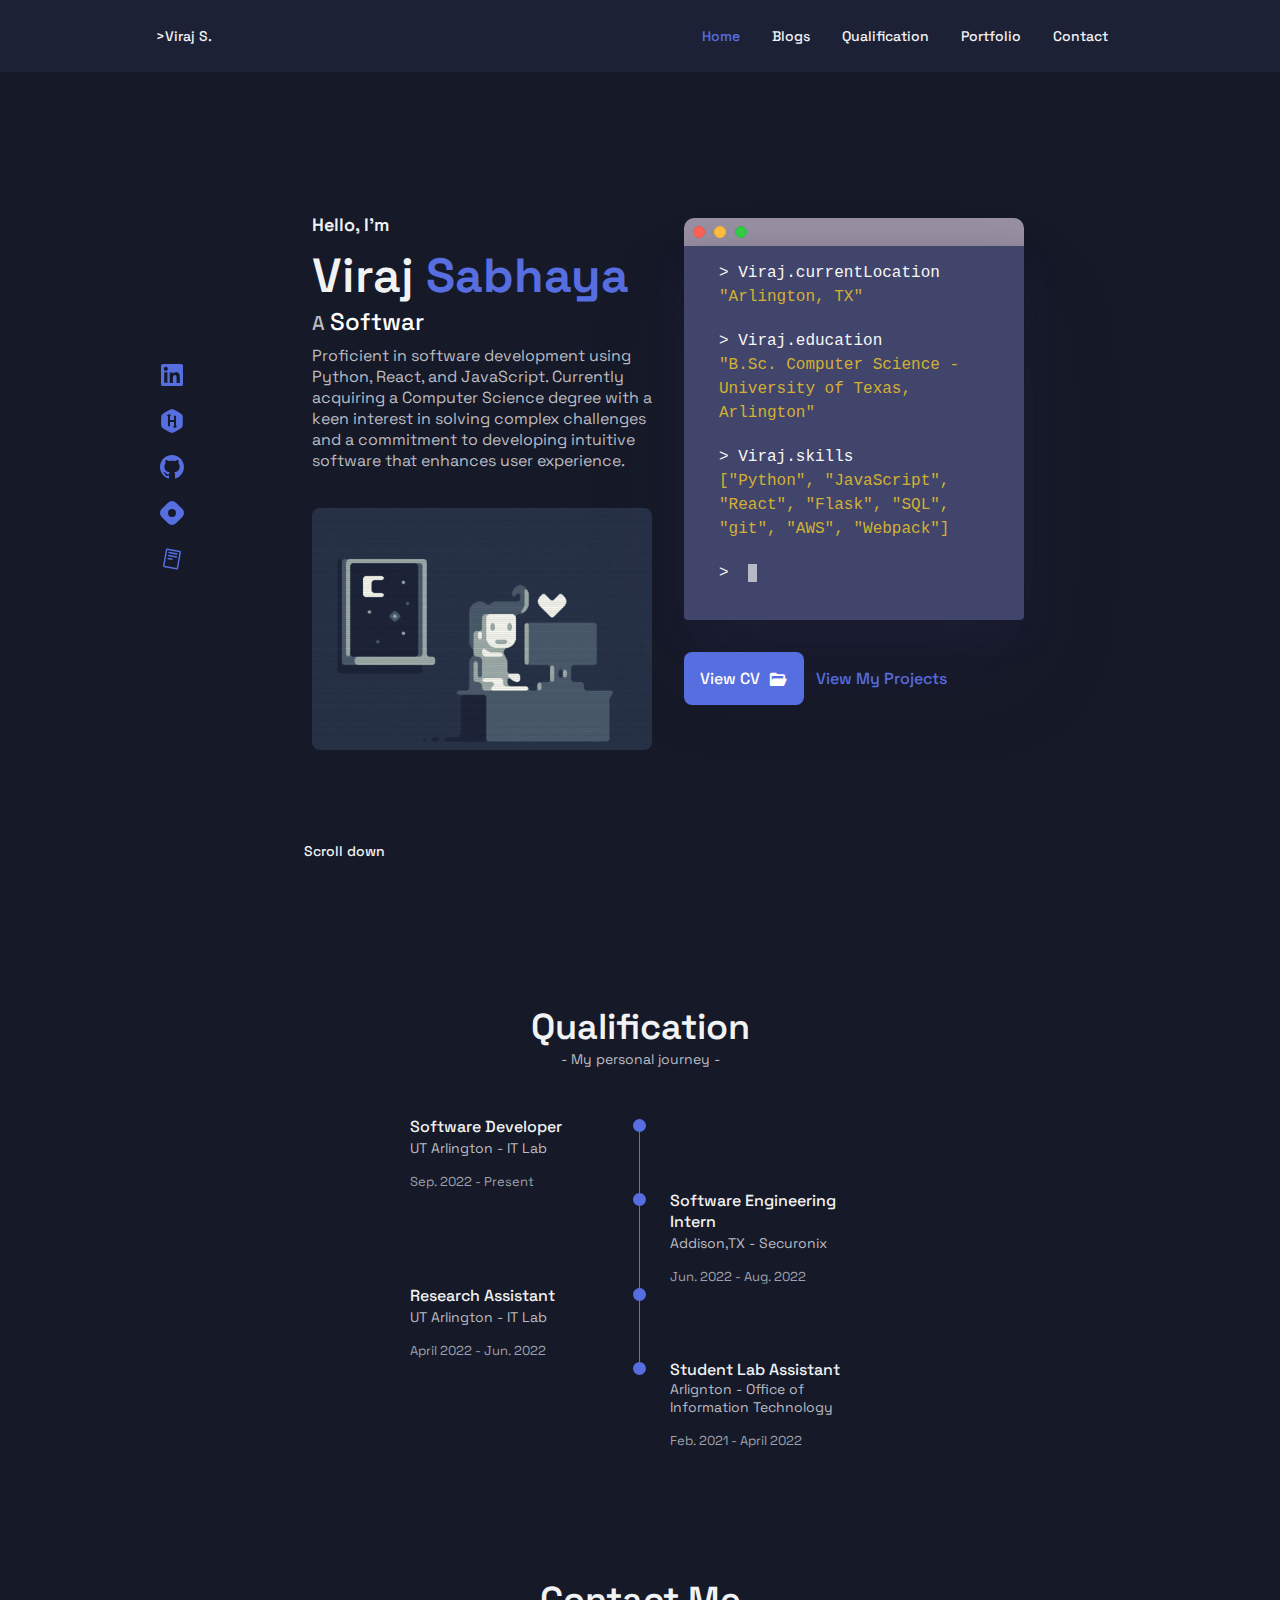
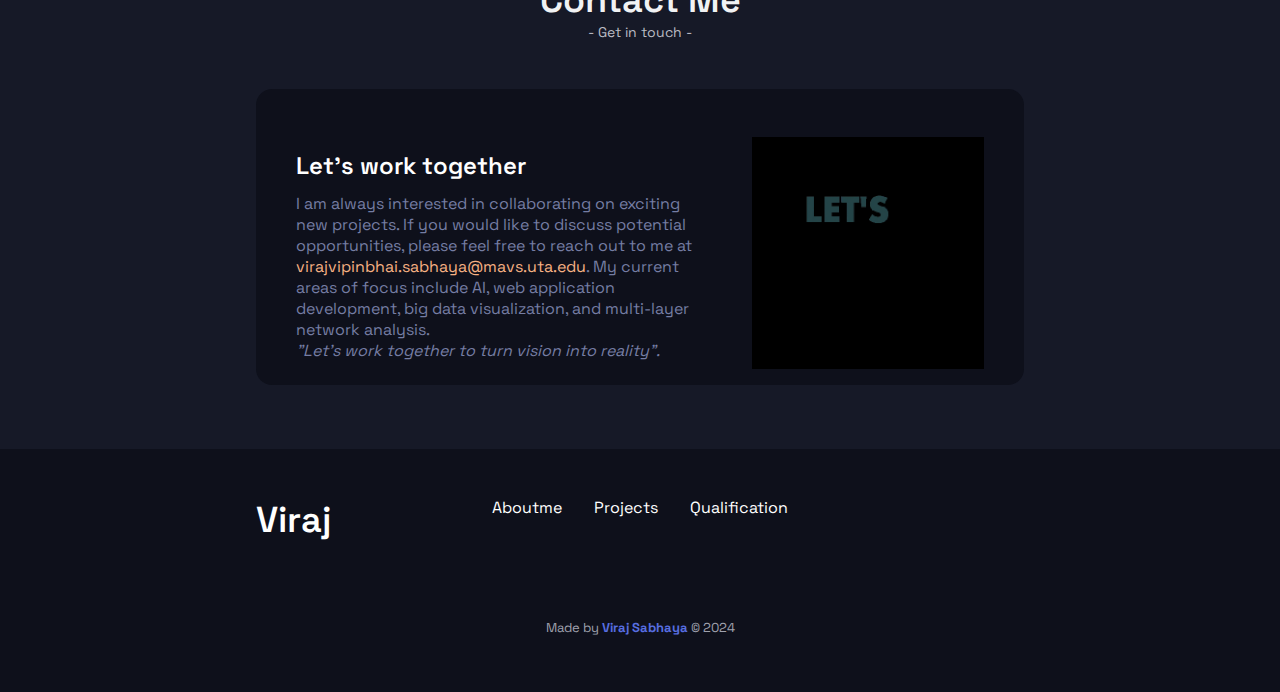
==== commit 6dbc2c45: "fix: headline" ====
--- a/index.html
+++ b/index.html
@@ -137,7 +137,7 @@
                                     data-deleteDelay="1000"></span>
                             </h3>
 
-                            <p class="home__description long__text">I'm good at building software (Python, React, JavaScript!) while earning my Computer Science degree. I love learning new things and tackling tough problems. Passionate about making user-friendly software that people love!</p>
+                            <p class="home__description long__text">Proficient in software development using Python, React, and JavaScript. Currently acquiring a Computer Science degree with a keen interest in solving complex challenges and a commitment to developing intuitive software that enhances user experience.</p>
                             <!-- <p class="home__description">Blogs: <a class="hashnode-link" href="https://read.cv/virajsabhaya/writing">read.cv/virajsabhaya/writing</a></p> -->
 
                             <img src="assets/img/profile.gif" alt="" class="about__img">
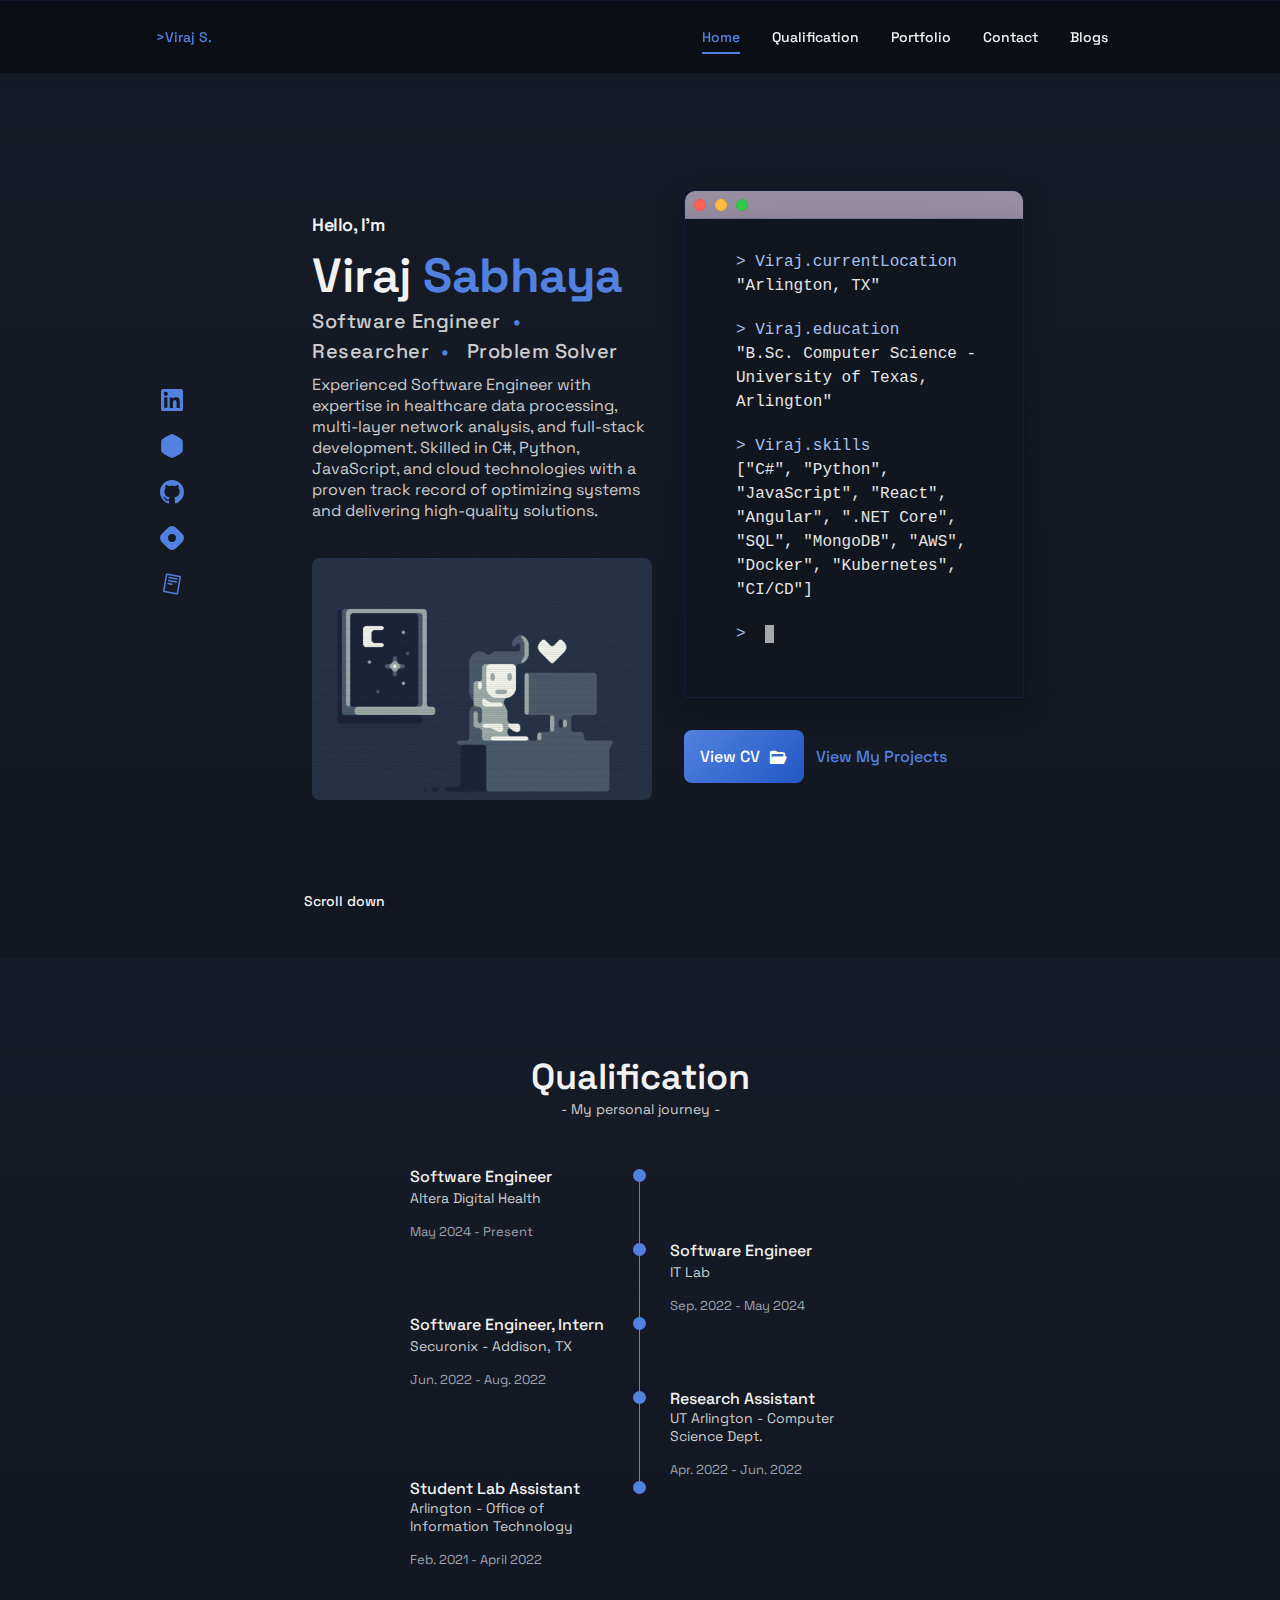
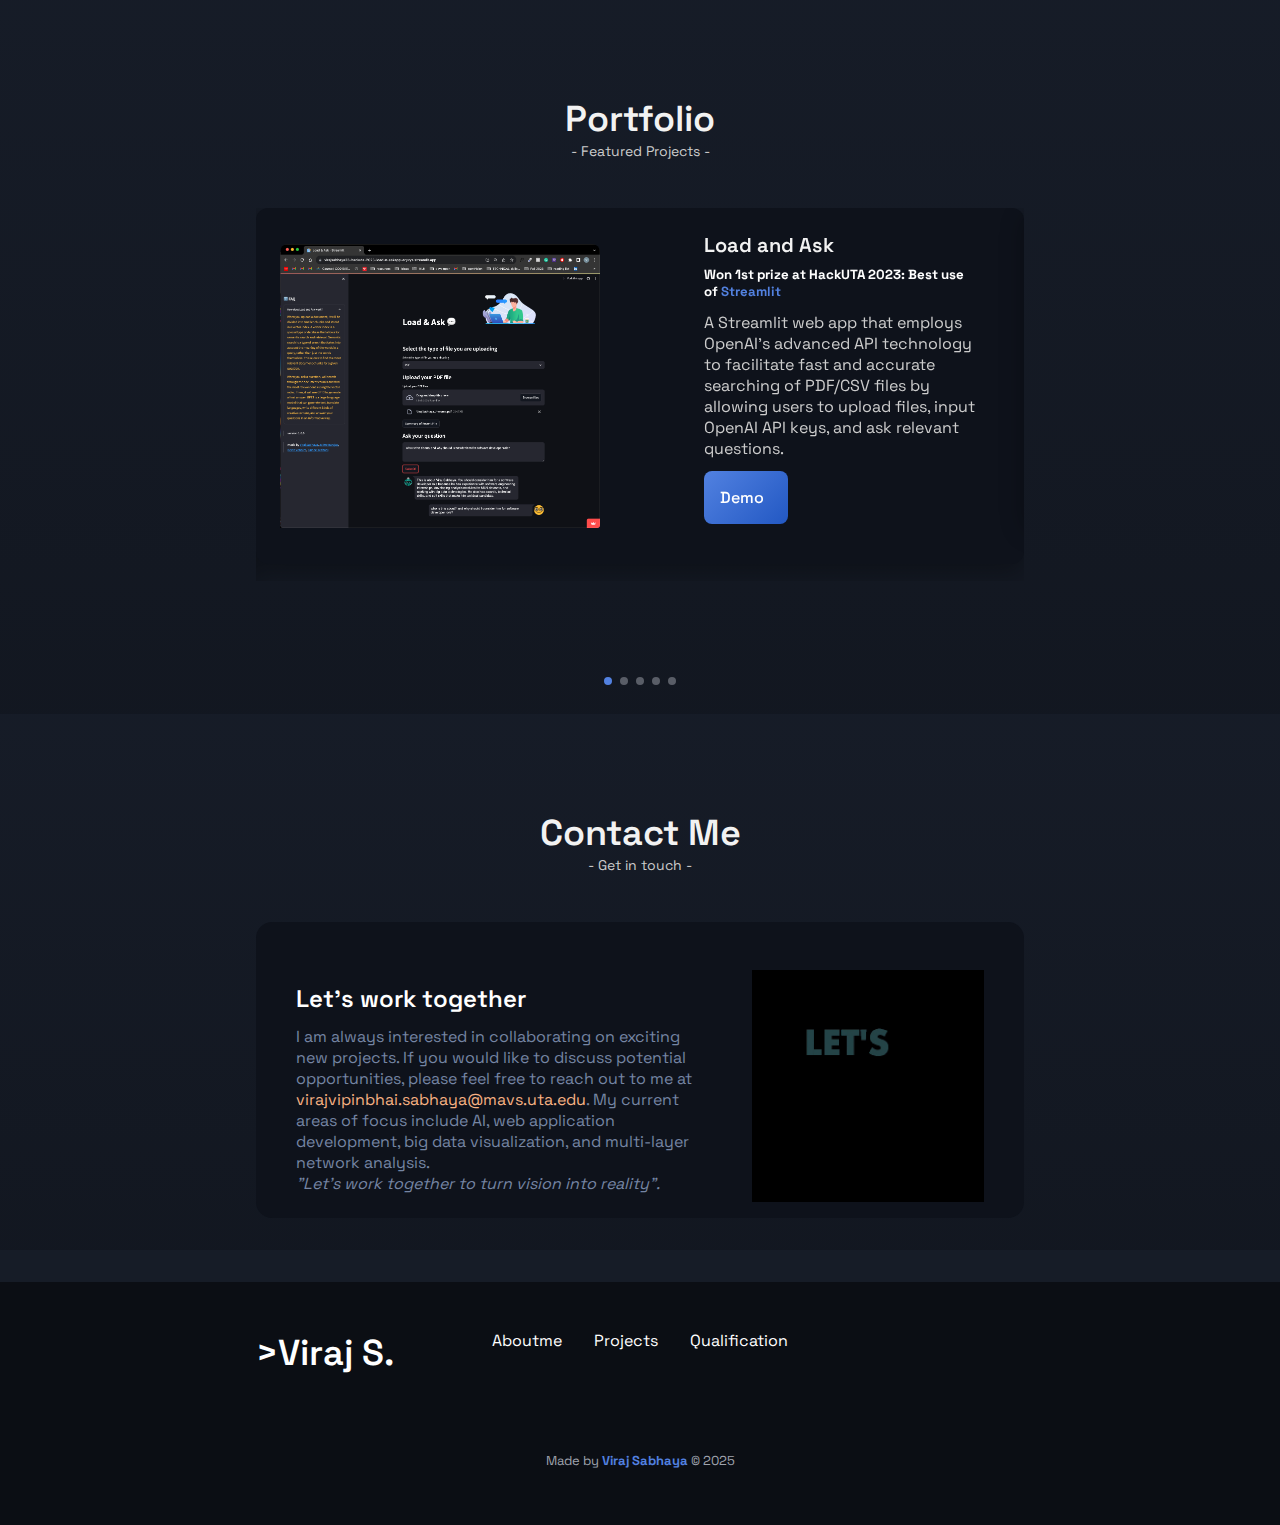
==== commit fb9ac64d: "UPDATE: qualification hover functionalities, portfolio fixed, UI Fixed, theme changes" ====
--- a/index.html
+++ b/index.html
@@ -1,361 +1,579 @@
-<!DOCTYPE html>
-<html lang="en">
-
-<head>
-    <meta charset="UTF-8">
-    <meta name="viewport" content="width=device-width, initial-scale=1.0">
-
-    <!--==================== UNICONS ====================-->
-    <link rel="stylesheet" href="https://unicons.iconscout.com/release/v4.0.8/css/line.css">
-
-    <!--===================== BOX ICONS ====================-->
-    <link href='https://unpkg.com/boxicons@2.1.4/css/boxicons.min.css' rel='stylesheet'>
-
-    <!--==================== SWIPER CSS ====================-->
-    <link rel="stylesheet" href="assets/css/swiper-bundle.min.css">
-
-    <!--==================== CSS ====================-->
-    <link rel="stylesheet" href="assets/css/styles.css">
-
-    <title>Viraj Sabhaya</title>
-    <!-- add icon link -->
-    <link rel="apple-touch-icon" sizes="180x180" href="/assets/img/favicon_package_v0.16/apple-touch-icon.png">
-    <link rel="icon" type="image/png" sizes="32x32" href="/assets/img/favicon_package_v0.16/favicon-32x32.png">
-    <link rel="icon" type="image/png" sizes="16x16" href="/assets/img/favicon_package_v0.16/favicon-16x16.png">
-    <link rel="manifest" href="/assets/img/favicon_package_v0.16/site.webmanifest">
-    <link rel="mask-icon" href="/assets/img/favicon_package_v0.16/safari-pinned-tab.svg" color="#5bbad5">
-    <meta name="msapplication-TileColor" content="#da532c">
-    <meta name="theme-color" content="#ffffff">
-</head>
-
-<body>
-    <!--==================== HEADER ====================-->
-    <header class="header" id="header">
-        <nav class="nav container">
-            <a href="#" class="nav__logo nav__link">
-                <span>>Viraj S.</span>
-            </a>
-
-            <div class="nav__menu" id="nav-menu">
-                <ul class="nav__list grid">
-                    <li class="nav__item">
-                        <a href="#home" class="nav__link active-link">
-                            <i class="uil uil-estate nav__icon"></i>Home
-                        </a>
-                    </li>
-                    <li class="nav__item">
-                        <a href="https://read.cv/virajsabhaya/writing" class="nav__link">
-                            <i class="uil uil-estate nav__icon"></i>Blogs
-                        </a>
-                    </li>
-                    <li class="nav__item">
-                        <a href="#qualification" class="nav__link">
-                            <i class="uil uil-briefcase-alt nav__icon"></i>Qualification
-                        </a>
-                    </li>
-                    <li class="nav__item">
-                        <a href="projects.html" class="nav__link">
-                            <i class="uil uil-code-branch nav__icon"></i>Portfolio
-                        </a>
-                    </li>
-                    <li class="nav__item">
-                        <a href="#contact" class="nav__link">
-                            <i class="uil uil-message nav__icon"></i>Contact
-                        </a>
-                    </li>
-                </ul>
-                <i class="uil uil-times nav__close" id="nav-close"></i>
-            </div>
-
-            <div class="nav__btns">
-                <div class="nav__toogle" id="nav-toggle">
-                    <i class="uil uil-apps"></i>
-                </div>
-            </div>
-        </nav>
-    </header>
-
-    <!--==================== MAIN ====================-->
-    <main class="main">
-        <!--==================== HOME ====================-->
-        <section class="hero-area">
-            <section class="home section" id="home">
-                <div class="home__container container grid">
-                    <div class="home__content grid">
-                        <!-- SOCIALS -->
-                        <div class="home__social">
-                            <a href="https://www.linkedin.com/in/vsabhaya23/" class="home__social-icon">
-                                <svg xmlns="http://www.w3.org/2000/svg" width="24" height="24" viewBox="0 0 24 24">
-                                    <path fill="currentColor" fill-rule="evenodd"
-                                        d="M1 2.838A1.838 1.838 0 0 1 2.838 1H21.16A1.837 1.837 0 0 1 23 2.838V21.16A1.838 1.838 0 0 1 21.161 23H2.838A1.838 1.838 0 0 1 1 21.161V2.838Zm8.708 6.55h2.979v1.496c.43-.86 1.53-1.634 3.183-1.634c3.169 0 3.92 1.713 3.92 4.856v5.822h-3.207v-5.106c0-1.79-.43-2.8-1.522-2.8c-1.515 0-2.145 1.089-2.145 2.8v5.106H9.708V9.388Zm-5.5 10.403h3.208V9.25H4.208v10.54ZM7.875 5.812a2.063 2.063 0 1 1-4.125 0a2.063 2.063 0 0 1 4.125 0Z"
-                                        clip-rule="evenodd" />
-                                </svg>
-                            </a>
-                            <a href="https://www.hackerrank.com/virajsabhaya23" class="home__social-icon">
-                                <svg xmlns="http://www.w3.org/2000/svg" width="24" height="24" viewBox="0 0 32 32">
-                                    <path fill="currentColor"
-                                        d="M16 0c1.714 0 13 6.516 13.854 8c.859 1.484.859 14.516 0 16S17.713 32 16 32c-1.714 0-13-6.516-13.859-8c-.854-1.484-.854-14.516 0-16C3 6.516 14.287 0 16 0zm3.063 9.068a.344.344 0 0 0-.349.344v5.167h-5.427v-5.37h.932a.34.34 0 0 0 .339-.344a.347.347 0 0 0-.161-.292l-2.099-2.01a.386.386 0 0 0-.302-.146a.35.35 0 0 0-.276.141L9.48 8.574a.343.343 0 0 0 .183.636h.938l.01 13.38c0 .193.146.344.339.344h1.99a.343.343 0 0 0 .344-.344v-5.339h5.432v5.536h-.932a.343.343 0 0 0-.183.636l2.104 2.016c.057.083.188.146.302.146s.208-.063.276-.146l2.24-2.016a.343.343 0 0 0 .161-.292a.347.347 0 0 0-.344-.344h-.938l-.01-13.375a.34.34 0 0 0-.339-.349h-1.99z" />
-                                </svg>
-                            </a>
-                            <a href="https://github.com/virajsabhaya23" class="home__social-icon">
-                                <svg xmlns="http://www.w3.org/2000/svg" width="24" height="24" viewBox="0 0 24 24">
-                                    <g fill="none">
-                                        <g clip-path="url(#akarIconsGithubFill0)">
-                                            <path fill="currentColor" fill-rule="evenodd"
-                                                d="M12 0C5.37 0 0 5.37 0 12c0 5.31 3.435 9.795 8.205 11.385c.6.105.825-.255.825-.57c0-.285-.015-1.23-.015-2.235c-3.015.555-3.795-.735-4.035-1.41c-.135-.345-.72-1.41-1.23-1.695c-.42-.225-1.02-.78-.015-.795c.945-.015 1.62.87 1.845 1.23c1.08 1.815 2.805 1.305 3.495.99c.105-.78.42-1.305.765-1.605c-2.67-.3-5.46-1.335-5.46-5.925c0-1.305.465-2.385 1.23-3.225c-.12-.3-.54-1.53.12-3.18c0 0 1.005-.315 3.3 1.23c.96-.27 1.98-.405 3-.405s2.04.135 3 .405c2.295-1.56 3.3-1.23 3.3-1.23c.66 1.65.24 2.88.12 3.18c.765.84 1.23 1.905 1.23 3.225c0 4.605-2.805 5.625-5.475 5.925c.435.375.81 1.095.81 2.22c0 1.605-.015 2.895-.015 3.3c0 .315.225.69.825.57A12.02 12.02 0 0 0 24 12c0-6.63-5.37-12-12-12Z"
-                                                clip-rule="evenodd" />
-                                        </g>
-                                        <defs>
-                                            <clipPath id="akarIconsGithubFill0">
-                                                <path fill="#fff" d="M0 0h24v24H0z" />
-                                            </clipPath>
-                                        </defs>
-                                    </g>
-                                </svg>
-                            </a>
-                            <a href="https://virajsabhaya23.hashnode.dev/" class="home__social-icon">
-                                <svg xmlns="http://www.w3.org/2000/svg" width="24" height="24" viewBox="0 0 24 24">
-                                    <path fill="currentColor"
-                                        d="m22.351 8.019l-6.37-6.37a5.63 5.63 0 0 0-7.962 0l-6.37 6.37a5.63 5.63 0 0 0 0 7.962l6.37 6.37a5.63 5.63 0 0 0 7.962 0l6.37-6.37a5.63 5.63 0 0 0 0-7.962zM12 15.953a3.953 3.953 0 1 1 0-7.906a3.953 3.953 0 0 1 0 7.906z" />
-                                </svg>
-                            </a>
-                            <a href="https://read.cv/virajsabhaya/writing" class="home__social-icon">
-                                <svg xmlns="http://www.w3.org/2000/svg" width="24" height="24" viewBox="0 0 256 256">
-                                    <path fill="currentColor"
-                                        d="m210.78 39.25l-130.25-23A16 16 0 0 0 62 29.23l-29.75 169a16 16 0 0 0 13 18.53l130.25 23a16 16 0 0 0 18.54-13l29.75-169a16 16 0 0 0-13.01-18.51M178.26 224L48 201L77.75 32L208 55ZM89.34 58.42a8 8 0 0 1 9.27-6.48l83 14.65a8 8 0 0 1-1.39 15.88a8.36 8.36 0 0 1-1.4-.12l-83-14.66a8 8 0 0 1-6.48-9.27M83.8 89.94a8 8 0 0 1 9.27-6.49l83 14.66a8 8 0 0 1-1.4 15.89a7.55 7.55 0 0 1-1.41-.13l-83-14.65a8 8 0 0 1-6.46-9.28m-5.55 31.51a8 8 0 0 1 9.27-6.45l41.48 7.29a8 8 0 0 1-1.38 15.88a8.27 8.27 0 0 1-1.4-.12l-41.5-7.33a8 8 0 0 1-6.47-9.27" />
-                                </svg>
-                            </a>
-                        </div>
-                        <div class="">
-                            <h1 class="home__title">
-                                <span class="home__greetings">Hello, I'm</span><br>
-                                Viraj <strong>Sabhaya</strong>
-                            </h1>
-                            <h3 class="home__subtitle">
-                                A <span class="typer home__typer" id="main"
-                                    data-words="Software Developer, Research Assistant" data-delay="100"
-                                    data-deleteDelay="1000"></span>
-                            </h3>
-
-                            <p class="home__description long__text">Proficient in software development using Python, React, and JavaScript. Currently acquiring a Computer Science degree with a keen interest in solving complex challenges and a commitment to developing intuitive software that enhances user experience.</p>
-                            <!-- <p class="home__description">Blogs: <a class="hashnode-link" href="https://read.cv/virajsabhaya/writing">read.cv/virajsabhaya/writing</a></p> -->
-
-                            <img src="assets/img/profile.gif" alt="" class="about__img">
-                        </div>
-                        <!-- HOME DATA -->
-                        <div class="home__data">
-                            <div class="terminal home__description" data-reactid="21">
-                                <div class="terminal-header" data-reactid="22">
-                                    <div class="header-button red" data-reactid="23"></div>
-                                    <div class="header-button yellow" data-reactid="24"></div>
-                                    <div class="header-button green" data-reactid="25"></div>
-                                </div>
-                                <div class="terminal-window" data-reactid="26">
-                                    <div data-reactid="27">
-                                        <div class="statement" data-reactid="28">
-                                            <div class="input-statement" data-reactid="29">Viraj.currentLocation</div>
-                                            <div class="return-statement" data-reactid="30">"Arlington, TX"</div>
-                                        </div>
-                                        <div class="statement" data-reactid="40">
-                                            <div class="input-statement" data-reactid="41">Viraj.education</div>
-                                            <div class="return-statement" data-reactid="42">"B.Sc. Computer Science -
-                                                University of Texas, Arlington"</div>
-                                        </div>
-                                        <div class="statement" data-reactid="43">
-                                            <div class="input-statement" data-reactid="44">Viraj.skills</div>
-                                            <div class="return-statement" data-reactid="45">["Python", "JavaScript", "React", "Flask", "SQL", "git", "AWS", "Webpack"]</div>
-                                        </div>
-                                        <div class="statement" data-reactid="46">
-                                            <div class="input-statement" data-reactid="47">
-                                                <span data-reactid="48">&nbsp;</span>
-                                            </div>
-                                        </div>
-                                    </div>
-                                </div>
-                            </div>
-                            <div>
-                                <a download="" href="https://drive.google.com/file/d/116_-pHDMpieTiSYbk4oor0QcSYTg7DD6/view?usp=sharing" class="button button--flex">
-                                    View CV <i class='bx bxs-folder-open button__icon'></i></i>
-                                </a>
-                                <a class="button--flex home__view-portoflio" href="projects.html">View My Projects</a>
-                            </div>
-                        </div>
-                    </div>
-                    <div class="home__scroll">
-                        <a href="#qualification" class="home__scroll-button button--flex">
-                            <i class="uil uil-mouse-alt home__scroll-mouse"></i>
-                            <span class="home__scroll-name">Scroll down</span>
-                            <i class="uil uil-arrow-down home__scroll-arrow"></i>
-                        </a>
-                    </div>
-                </div>
-            </section>
-        </section>
-
-        <!--==================== QUALIFICATION ====================-->
-        <section class="qualification section" id="qualification">
-            <h2 class="section__title">Qualification</h2>
-            <span class="section__subtitle">- My personal journey -</span>
-
-            <div class="qualification__container container">
-                <div class="qualification__sections">
-                    <!--==================== QUALIFICATION CONTENT 1 ====================-->
-                    <div class="qualification__content qualification__active" data-content id="work">
-                        <!--==================== QUALIFICATION 1 ====================-->
-                        <div class="qualification__data">
-                            <div>
-                                <h3 class="qualification__title">Software Developer</h3>
-                                <span class="qualification__subtitle">UT Arlington - IT Lab</span>
-                                <div class="qualification__calendar">
-                                    <i class="uil uil-calendar-alt"></i>
-                                    Sep. 2022 - Present
-                                </div>
-                            </div>
-
-                            <div>
-                                <span class="qualification__rounder"></span>
-                                <span class="qualification__line"></span>
-                            </div>
-                        </div>
-                        <!--==================== QUALIFICATION 2 ====================-->
-                        <div class="qualification__data">
-                            <div></div>
-
-                            <div>
-                                <span class="qualification__rounder"></span>
-                                <span class="qualification__line"></span>
-                            </div>
-
-                            <div>
-                                <h3 class="qualification__title">Software Engineering Intern</h3>
-                                <span class="qualification__subtitle">Addison,TX - Securonix</span>
-                                <div class="qualification__calendar">
-                                    <i class="uil uil-calendar-alt"></i>
-                                    Jun. 2022 - Aug. 2022
-                                </div>
-                            </div>
-
-                        </div>
-                        <!--==================== QUALIFICATION 3 ====================-->
-                        <div class="qualification__data">
-                            <div>
-                                <h3 class="qualification__title">Research Assistant</h3>
-                                <span class="qualification__subtitle">UT Arlington - IT Lab</span>
-                                <div class="qualification__calendar">
-                                    <i class="uil uil-calendar-alt"></i>
-                                    April 2022 - Jun. 2022
-                                </div>
-                            </div>
-
-                            <div>
-                                <span class="qualification__rounder"></span>
-                                <span class="qualification__line"></span>
-                            </div>
-                        </div>
-                        <!--==================== QUALIFICATION 4 ====================-->
-                        <div class="qualification__data">
-                            <div></div>
-
-                            <div>
-                                <span class="qualification__rounder"></span>
-                                <!-- <span class="qualification__line"></span> -->
-                            </div>
-
-                            <div>
-                                <h3 class="qualification__title">Student Lab Assistant</h3>
-                                <span class="qualification__subtitle">Arlignton - Office of Information
-                                    Technology</span>
-                                <div class="qualification__calendar">
-                                    <i class="uil uil-calendar-alt"></i>
-                                    Feb. 2021 - April 2022
-                                </div>
-                            </div>
-                        </div>
-                    </div>
-                </div>
-            </div>
-        </section>
-
-        <!--==================== CONTACT ME ====================-->
-        <section class="contact section" id="contact">
-            <h2 class="section__title">Contact Me</h2>
-            <span class="section__subtitle">- Get in touch -</span>
-
-            <div class="project__bg container">
-                <div class="project__container container grid">
-                    <div class="project__data">
-                        <h2 class="project__title">Let's work together</h2>
-                        <p class="project__description">I am always interested in collaborating on exciting new
-                            projects. If you would like to discuss potential opportunities, please feel free to reach
-                            out to me at <a class="project__email__link"
-                                href="mailto:virajvipinbhai.sabhaya@mavs.uta.edu">virajvipinbhai.sabhaya@mavs.uta.edu</a>.
-                            My current areas of focus include AI, web application development, big data visualization,
-                            and multi-layer network analysis.<br><i>"Let's work together to turn vision into
-                                reality".</i>
-                        </p>
-                    </div>
-
-                    <img src="assets/img/giphy.gif" alt="" class="project__img">
-                </div>
-            </div>
-        </section>
-    </main>
-
-    <!--==================== FOOTER ====================-->
-    <footer class="footer">
-        <div class="footer__bg">
-            <div class="footer__container container grid">
-                <div>
-                    <h1 class="footer__title">Viraj</h1>
-                </div>
-
-                <ul class="footer__links">
-                    <li>
-                        <a href="#" class="footer__link">Aboutme</a>
-                    </li>
-                    <li>
-                        <a href="projects.html" class="footer__link">Projects</a>
-                    </li>
-                    <li>
-                        <a href="#qualification" class="footer__link">Qualification</a>
-                    </li>
-                </ul>
-
-                <div class="footer__socials">
-                    <a href="https://github.com/virajsabhaya23" target="_blank" class="footer__social">
-                        <i class="uil uil-github"></i>
-                    </a>
-                    <a href="https://www.instagram.com/vi725_s/" target="_blank" class="footer__social">
-                        <i class="uil uil-instagram"></i>
-                    </a>
-                    <a href="https://twitter.com/sabhaya_viraj" target="_blank" class="footer__social">
-                        <i class="uil uil-twitter"></i>
-                    </a>
-                </div>
-            </div>
-
-            <p class="footer__copy">Made by <strong>Viraj Sabhaya</strong> &#169; 2024</p>
-        </div>
-    </footer>
-
-    <!--==================== SCROLL TOP ====================-->
-    <a href="#" class="scrollup" id="scroll-up">
-        <i class="uil uil-arrow-up scrollup__icon"></i>
-    </a>
-
-    <!--==================== SWIPER JS ====================-->
-    <script src="assets/js/swiper-bundle.min.js"></script>
-
-    <!--==================== MAIN JS ====================-->
-    <script src="assets/js/main.js"></script>
-
-    <!-- importing typer js -->
-    <script src="assets/js/typer.js"></script>
-    <!-- importing particles js -->
-    <script src="assets/js/particles.js"></script>
-    <!-- importing app js -->
-    <script src="assets/js/app.js"></script>
-
-</body>
-
+<!DOCTYPE html>
+<html lang="en">
+
+<head>
+    <meta charset="UTF-8">
+    <meta name="viewport" content="width=device-width, initial-scale=1.0">
+
+    <!--==================== UNICONS ====================-->
+    <link rel="stylesheet" href="https://unicons.iconscout.com/release/v4.0.8/css/line.css">
+
+    <!--===================== BOX ICONS ====================-->
+    <link href='https://unpkg.com/boxicons@2.1.4/css/boxicons.min.css' rel='stylesheet'>
+
+    <!--==================== SWIPER CSS ====================-->
+    <link rel="stylesheet" href="assets/css/swiper-bundle.min.css">
+
+    <!--==================== CSS ====================-->
+    <link rel="stylesheet" href="assets/css/styles.css">
+
+    <title>Viraj Sabhaya</title>
+    <!-- add icon link -->
+    <link rel="apple-touch-icon" sizes="180x180" href="/assets/img/favicon_package_v0.16/apple-touch-icon.png">
+    <link rel="icon" type="image/png" sizes="32x32" href="/assets/img/favicon_package_v0.16/favicon-32x32.png">
+    <link rel="icon" type="image/png" sizes="16x16" href="/assets/img/favicon_package_v0.16/favicon-16x16.png">
+    <link rel="manifest" href="/assets/img/favicon_package_v0.16/site.webmanifest">
+    <link rel="mask-icon" href="/assets/img/favicon_package_v0.16/safari-pinned-tab.svg" color="#5bbad5">
+    <meta name="msapplication-TileColor" content="#da532c">
+    <meta name="theme-color" content="#ffffff">
+</head>
+
+<body>
+    <!--==================== HEADER ====================-->
+    <header class="header" id="header">
+        <nav class="nav container">
+            <a href="#" class="nav__logo nav__link">
+                <span>>Viraj S.</span>
+            </a>
+
+            <div class="nav__menu" id="nav-menu">
+                <ul class="nav__list grid">
+                    <li class="nav__item">
+                        <a href="#home" class="nav__link active-link">
+                            <i class="uil uil-estate nav__icon"></i>Home
+                        </a>
+                    </li>
+                    <li class="nav__item">
+                        <a href="#qualification" class="nav__link">
+                            <i class="uil uil-briefcase-alt nav__icon"></i>Qualification
+                        </a>
+                    </li>
+                    <li class="nav__item">
+                        <a href="#portfolio" class="nav__link">
+                            <i class="uil uil-code-branch nav__icon"></i>Portfolio
+                        </a>
+                    </li>
+                    <li class="nav__item">
+                        <a href="#contact" class="nav__link">
+                            <i class="uil uil-message nav__icon"></i>Contact
+                        </a>
+                    </li>
+                    <li class="nav__item">
+                        <a href="https://virajsabhaya23.hashnode.dev/" class="nav__link">
+                            <i class="uil uil-estate nav__icon"></i>Blogs
+                        </a>
+                    </li>
+                </ul>
+                <i class="uil uil-times nav__close" id="nav-close"></i>
+            </div>
+
+            <div class="nav__btns">
+                <div class="nav__toogle" id="nav-toggle">
+                    <i class="uil uil-apps"></i>
+                </div>
+            </div>
+        </nav>
+    </header>
+
+    <!--==================== MAIN ====================-->
+    <main class="main">
+        <!--==================== HOME ====================-->
+        <section class="hero-area">
+            <section class="home section" id="home">
+                <div class="home__container container grid">
+                    <div class="home__content grid">
+                        <!-- SOCIALS -->
+                        <div class="home__social">
+                            <a href="https://www.linkedin.com/in/vsabhaya23/" class="home__social-icon">
+                                <svg xmlns="http://www.w3.org/2000/svg" width="24" height="24" viewBox="0 0 24 24">
+                                    <path fill="currentColor" fill-rule="evenodd"
+                                        d="M1 2.838A1.838 1.838 0 0 1 2.838 1H21.16A1.837 1.837 0 0 1 23 2.838V21.16A1.838 1.838 0 0 1 21.161 23H2.838A1.838 1.838 0 0 1 1 21.161V2.838Zm8.708 6.55h2.979v1.496c.43-.86 1.53-1.634 3.183-1.634c3.169 0 3.92 1.713 3.92 4.856v5.822h-3.207v-5.106c0-1.79-.43-2.8-1.522-2.8c-1.515 0-2.145 1.089-2.145 2.8v5.106H9.708V9.388Zm-5.5 10.403h3.208V9.25H4.208v10.54ZM7.875 5.812a2.063 2.063 0 1 1-4.125 0a2.063 2.063 0 0 1 4.125 0Z"
+                                        clip-rule="evenodd" />
+                                </svg>
+                            </a>
+                            <a href="https://www.hackerrank.com/virajsabhaya23" class="home__social-icon">
+                                <svg xmlns="http://www.w3.org/2000/svg" width="24" height="24" viewBox="0 0 32 32">
+                                    <path fill="currentColor"
+                                        d="M16 0c1.714 0 13 6.516 13.854 8c.859 1.484.859 14.516 0 16S17.713 32 16 32c-1.714 0-13-6.516-13.859-8c-.854-1.484-.854-14.516 0-16C3 6.516 14.287 0 16 0zm3.063 9.068a.344.344 0 0 0-.349.344v5.167h-5.427v-5.37h.932a.34 0 0 0 .339-.344a.347.347 0 0 0-.161-.292l-2.099-2.01a.386.386 0 0 0-.302-.146a.35.35 0 0 0-.276.141L9.48 8.574a.343.343 0 0 0 .183.636h.938l.01 13.38c0 .193.146.344.339.344h1.99a.343.343 0 0 0 .344-.344v-5.339h5.432v5.536h-.932a.343.343 0 0 0-.183.636l2.104 2.016c.057.083.188.146.302.146s.208-.063.276-.146l2.24-2.016a.343.343 0 0 0 .161-.292a.347.347 0 0 0-.344-.344h-.938l-.01-13.375a.34.34 0 0 0-.339-.349h-1.99z" />
+                                </svg>
+                            </a>
+                            <a href="https://github.com/virajsabhaya23" class="home__social-icon">
+                                <svg xmlns="http://www.w3.org/2000/svg" width="24" height="24" viewBox="0 0 24 24">
+                                    <g fill="none">
+                                        <g clip-path="url(#akarIconsGithubFill0)">
+                                            <path fill="currentColor" fill-rule="evenodd"
+                                                d="M12 0C5.37 0 0 5.37 0 12c0 5.31 3.435 9.795 8.205 11.385c.6.105.825-.255.825-.57c0-.285-.015-1.23-.015-2.235c-3.015.555-3.795-.735-4.035-1.41c-.135-.345-.72-1.41-1.23-1.695c-.42-.225-1.02-.78-.015-.795c.945-.015 1.62.87 1.845 1.23c1.08 1.815 2.805 1.305 3.495.99c.105-.78.42-1.305.765-1.605c-2.67-.3-5.46-1.335-5.46-5.925c0-1.305.465-2.385 1.23-3.225c-.12-.3-.54-1.53.12-3.18c0 0 1.005-.315 3.3 1.23c.96-.27 1.98-.405 3-.405s2.04.135 3 .405c2.295-1.56 3.3-1.23 3.3-1.23c.66 1.65.24 2.88.12 3.18c.765.84 1.23 1.905 1.23 3.225c0 4.605-2.805 5.625-5.475 5.925c.435.375.81 1.095.81 2.22c0 1.605-.015 2.895-.015 3.3c0 .315.225.69.825.57A12.02 12.02 0 0 0 24 12c0-6.63-5.37-12-12-12Z"
+                                                clip-rule="evenodd" />
+                                        </g>
+                                        <defs>
+                                            <clipPath id="akarIconsGithubFill0">
+                                                <path fill="#fff" d="M0 0h24v24H0z" />
+                                            </clipPath>
+                                        </defs>
+                                    </g>
+                                </svg>
+                            </a>
+                            <a href="https://virajsabhaya23.hashnode.dev/" class="home__social-icon">
+                                <svg xmlns="http://www.w3.org/2000/svg" width="24" height="24" viewBox="0 0 24 24">
+                                    <path fill="currentColor"
+                                        d="m22.351 8.019l-6.37-6.37a5.63 5.63 0 0 0-7.962 0l-6.37 6.37a5.63 5.63 0 0 0 0 7.962l6.37 6.37a5.63 5.63 0 0 0 7.962 0l6.37-6.37a5.63 5.63 0 0 0 0-7.962zM12 15.953a3.953 3.953 0 1 1 0-7.906a3.953 3.953 0 0 1 0 7.906z" />
+                                </svg>
+                            </a>
+                            <a href="https://read.cv/virajsabhaya" class="home__social-icon">
+                                <svg xmlns="http://www.w3.org/2000/svg" width="24" height="24" viewBox="0 0 256 256">
+                                    <path fill="currentColor"
+                                        d="m210.78 39.25l-130.25-23A16 16 0 0 0 62 29.23l-29.75 169a16 16 0 0 0 13 18.53l130.25 23a16 16 0 0 0 18.54-13l29.75-169a16 16 0 0 0-13.01-18.51M178.26 224L48 201L77.75 32L208 55ZM89.34 58.42a8 8 0 0 1 9.27-6.48l83 14.65a8 8 0 0 1-1.39 15.88a8.36 8.36 0 0 1-1.4-.12l-83-14.66a8 8 0 0 1-6.48-9.27M83.8 89.94a8 8 0 0 1 9.27-6.49l83 14.66a8 8 0 0 1-1.4 15.89a7.55 7.55 0 0 1-1.41-.13l-83-14.65a8 8 0 0 1-6.46-9.28m-5.55 31.51a8 8 0 0 1 9.27-6.45l41.48 7.29a8 8 0 0 1-1.38 15.88a8.27 8.27 0 0 1-1.4-.12l-41.5-7.33a8 8 0 0 1-6.47-9.27" />
+                                </svg>
+                            </a>
+                        </div>
+                        <div class="">
+                            <h1 class="home__title">
+                                <span class="home__greetings">Hello, I'm</span><br>
+                                Viraj <strong>Sabhaya</strong>
+                            </h1>
+                            <h3 class="home__subtitle">
+                                <span class="title-role">Software Engineer</span>
+                                <span class="title-role">Researcher</span>
+                                <span class="title-role">Problem Solver</span>
+                            </h3>
+
+                            <p class="home__description long__text">
+                                Experienced Software Engineer with expertise in healthcare data processing, multi-layer
+                                network analysis, and full-stack development. Skilled in C#, Python, JavaScript, and
+                                cloud technologies with a proven track record of optimizing systems and delivering
+                                high-quality solutions.
+                            </p>
+                            <!-- <p class="home__description">Blogs: <a class="hashnode-link" href="https://read.cv/virajsabhaya/writing">read.cv/virajsabhaya/writing</a></p> -->
+
+                            <img src="assets/img/profile.gif" alt="" class="about__img">
+                        </div>
+                        <!-- HOME DATA -->
+                        <div class="home__data">
+                            <div class="terminal home__description" data-reactid="21">
+                                <div class="terminal-header" data-reactid="22">
+                                    <div class="header-button red" data-reactid="23"></div>
+                                    <div class="header-button yellow" data-reactid="24"></div>
+                                    <div class="header-button green" data-reactid="25"></div>
+                                </div>
+                                <div class="terminal-window" data-reactid="26">
+                                    <div data-reactid="27">
+                                        <div class="statement" data-reactid="28">
+                                            <div class="input-statement" data-reactid="29">Viraj.currentLocation</div>
+                                            <div class="return-statement" data-reactid="30">"Arlington, TX"</div>
+                                        </div>
+                                        <div class="statement" data-reactid="40">
+                                            <div class="input-statement" data-reactid="41">Viraj.education</div>
+                                            <div class="return-statement" data-reactid="42">"B.Sc. Computer Science -
+                                                University of Texas, Arlington"</div>
+                                        </div>
+                                        <div class="statement" data-reactid="43">
+                                            <div class="input-statement" data-reactid="44">Viraj.skills</div>
+                                            <div class="return-statement" data-reactid="45">["C#", "Python",
+                                                "JavaScript", "React", "Angular", ".NET Core", "SQL", "MongoDB", "AWS",
+                                                "Docker", "Kubernetes", "CI/CD"]</div>
+                                        </div>
+                                        <div class="statement" data-reactid="46">
+                                            <div class="input-statement" data-reactid="47">
+                                                <span data-reactid="48">&nbsp;</span>
+                                            </div>
+                                        </div>
+                                    </div>
+                                </div>
+                            </div>
+                            <div>
+                                <a download="" href="assets/pdf/VirajSabhaya_Resume.pdf" class="button button--flex">
+                                    View CV <i class='bx bxs-folder-open button__icon'></i>
+                                </a>
+                                <a class="button--flex home__view-portoflio" href="projects.html">View My Projects</a>
+                            </div>
+                        </div>
+                    </div>
+                    <div class="home__scroll">
+                        <a href="#qualification" class="home__scroll-button button--flex">
+                            <i class="uil uil-mouse-alt home__scroll-mouse"></i>
+                            <span class="home__scroll-name">Scroll down</span>
+                            <i class="uil uil-arrow-down home__scroll-arrow"></i>
+                        </a>
+                    </div>
+                </div>
+            </section>
+        </section>
+
+        <!--==================== QUALIFICATION ====================-->
+        <section class="qualification section" id="qualification">
+            <h2 class="section__title">Qualification</h2>
+            <span class="section__subtitle">- My personal journey -</span>
+
+            <div class="qualification__container container">
+                <div class="qualification__sections">
+                    <!--==================== QUALIFICATION CONTENT 1 ====================-->
+                    <div class="qualification__content qualification__active" data-content id="work">
+                        <!--==================== QUALIFICATION 1 ====================-->
+                        <div class="qualification__data">
+                            <div>
+                                <h3 class="qualification__title">
+                                    Software Engineer
+                                    <div class="role-tooltip">
+                                        <h4>Altera Digital Health (May 2024 - Present)</h4>
+                                        <ul>
+                                            <li>Led cross-functional collaboration with Business Analysts and QA teams
+                                                to refine requirements, implement unit testing strategies, and achieve a
+                                                95%+ pass rate.</li>
+                                            <li>Spearheaded end-to-end development of healthcare data (FHIR HL7, ICD,
+                                                Multum) processing workflows using C#, .NET Core, and APIs.</li>
+                                            <li>Developed expertise in creating clear and detailed release notes for
+                                                clients.</li>
+                                            <li>Drove architectural enhancements, optimizing resource utilization and
+                                                reducing server count by 60%.</li>
+                                        </ul>
+                                    </div>
+                                </h3>
+                                <span class="qualification__subtitle">Altera Digital Health</span>
+                                <div class="qualification__calendar">
+                                    <i class="uil uil-calendar-alt"></i>
+                                    May 2024 - Present
+                                </div>
+                            </div>
+
+                            <div>
+                                <span class="qualification__rounder"></span>
+                                <span class="qualification__line"></span>
+                            </div>
+                        </div>
+                        <!--==================== QUALIFICATION 2 ====================-->
+                        <div class="qualification__data">
+                            <div></div>
+
+                            <div>
+                                <span class="qualification__rounder"></span>
+                                <span class="qualification__line"></span>
+                            </div>
+
+                            <div>
+                                <h3 class="qualification__title">
+                                    Software Engineer
+                                    <div class="role-tooltip">
+                                        <h4>IT Lab (Sep. 2022 - May 2024)</h4>
+                                        <ul>
+                                            <li>Achieved 85% accuracy in identifying and classifying communities within
+                                                complex Multi-Layer Networks (MLN) datasets.</li>
+                                            <li>Uncovered underlying patterns within MLN data, improving pattern
+                                                detection efficiency by 75%.</li>
+                                            <li>Developed a visualization module with interactive elements, increasing
+                                                clarity of analyzed MLN graphs by 80%.</li>
+                                        </ul>
+                                    </div>
+                                </h3>
+                                <span class="qualification__subtitle">IT Lab</span>
+                                <div class="qualification__calendar">
+                                    <i class="uil uil-calendar-alt"></i>
+                                    Sep. 2022 - May 2024
+                                </div>
+                            </div>
+                        </div>
+                        <!--==================== QUALIFICATION 3 ====================-->
+                        <div class="qualification__data">
+                            <div>
+                                <h3 class="qualification__title">Software Engineer, Intern
+                                    <div class="role-tooltip">
+                                        <h4>Securonix (Jun. 2022 - Aug. 2022)</h4>
+                                        <ul>
+                                            <li>Contributed to NextGen SIEM Technology by developing automated tests
+                                                using Cypress for the SNYPR software.</li>
+                                            <li>Implemented big data technologies like Apache Kafka and Apache Spark for
+                                                the Datasource project.</li>
+                                            <li>Led the development of an automation tool for the QA team, resulting in
+                                                an 80% reduction of operational load.</li>
+                                        </ul>
+                                    </div>
+                                </h3>
+                                <span class="qualification__subtitle">Securonix - Addison, TX</span>
+                                <div class="qualification__calendar">
+                                    <i class="uil uil-calendar-alt"></i>
+                                    Jun. 2022 - Aug. 2022
+                                </div>
+                            </div>
+
+                            <div>
+                                <span class="qualification__rounder"></span>
+                                <span class="qualification__line"></span>
+                            </div>
+                        </div>
+                        <!--==================== QUALIFICATION 4 ====================-->
+                        <div class="qualification__data">
+                            <div></div>
+
+                            <div>
+                                <span class="qualification__rounder"></span>
+                                <span class="qualification__line"></span>
+                            </div>
+
+                            <div>
+                                <h3 class="qualification__title">
+                                    Research Assistant
+                                    <div class="role-tooltip">
+                                        <h4>University of Texas - Arlington (Apr. 2022 - Jun. 2022)</h4>
+                                        <ul>
+                                            <li>Improved data understanding of the overall results for MLN analyzed
+                                                results using community network visualizations.</li>
+                                            <li>Developed visualization techniques to enhance interpretation of complex
+                                                network data.</li>
+                                            <li>Collaborated with faculty and other researchers on multi-layer network
+                                                analysis projects.</li>
+                                        </ul>
+                                    </div>
+                                </h3>
+                                <span class="qualification__subtitle">UT Arlington - Computer Science Dept.</span>
+                                <div class="qualification__calendar">
+                                    <i class="uil uil-calendar-alt"></i>
+                                    Apr. 2022 - Jun. 2022
+                                </div>
+                            </div>
+                        </div>
+
+                        <!--==================== QUALIFICATION 5 ====================-->
+                        <div class="qualification__data">
+                            <div>
+                                <h3 class="qualification__title">
+                                    Student Lab Assistant
+                                    <div class="role-tooltip">
+                                        <h4>Arlington - Office of Information Technology (Feb. 2021 - April 2022)</h4>
+                                        <ul>
+                                            <li>Maintained critical IT infrastructure, including computers, kiosks, and
+                                                printers across 5+ computer labs.</li>
+                                            <li>Played a key role in ensuring seamless operational support for over
+                                                1,000 students and faculty.</li>
+                                            <li>Provided technical assistance and troubleshooting for campus technology
+                                                resources.</li>
+                                        </ul>
+                                    </div>
+                                </h3>
+                                <span class="qualification__subtitle">Arlington - Office of Information
+                                    Technology</span>
+                                <div class="qualification__calendar">
+                                    <i class="uil uil-calendar-alt"></i>
+                                    Feb. 2021 - April 2022
+                                </div>
+                            </div>
+
+                            <div>
+                                <span class="qualification__rounder"></span>
+                                <!-- <span class="qualification__line"></span> -->
+                            </div>
+                        </div>
+                    </div>
+                </div>
+            </div>
+        </section>
+
+        <!--==================== PORTFOLIO SECTION ====================-->
+        <section class="portfolio section" id="portfolio">
+            <h2 class="section__title">Portfolio</h2>
+            <span class="section__subtitle">- Featured Projects -</span>
+
+            <div class="portfolio__container container swiper-container">
+                <div class="swiper-wrapper">
+                    <!--==================== PORTFOLIO 1 ====================-->
+                    <div class="portfolio__content grid swiper-slide">
+                        <img src="assets/img/portfolio5.png" alt="" class="portfolio__img">
+
+                        <div class="portfolio__data">
+                            <h3 class="portfolio__title">Load and Ask</h3>
+                            <h5 style="color:white;" class="portfolio__subtitle">Won 1st prize at HackUTA 2023: Best use
+                                of <a style="color:var(--first-color);" href="https://streamlit.io/">Streamlit</a></h5>
+                            <p class="portfolio__description">A Streamlit web app that employs OpenAI's advanced API
+                                technology to facilitate fast and accurate searching of PDF/CSV files by allowing users
+                                to upload files, input OpenAI API keys, and ask relevant questions.</p>
+                            <a href="https://github.com/virajsabhaya23/hackUTA_2023"
+                                class="button button--flex button--small portfolio__button">
+                                Demo
+                                <i class="uil uil-arrow-right button__icon"></i>
+                            </a>
+                        </div>
+                    </div>
+
+                    <!--==================== PORTFOLIO 2 ====================-->
+                    <div class="portfolio__content grid swiper-slide">
+                        <img src="assets/img/portfolio1.gif" alt="" class="portfolio__img">
+
+                        <div class="portfolio__data">
+                            <a
+                                href="https://uta.engineering/innovationday/project-2023.php?p=75&h=b30ef4fbe2f331feb81b2cc5ec5f6c3f">
+                                <h3 class="portfolio__title__link">MLN dashboard - Visualization module</h3>
+                            </a>
+                            <p class="portfolio__description">The <i>Multi-Layer Network dashboard</i> offers users
+                                comprehensive visualization of network graphs and community detection with interactive
+                                features for gaining deeper insights.</p>
+                            <a href="https://itlab.uta.edu/mlndash-live/"
+                                class="button button--flex button--small portfolio__button">
+                                Demo
+                                <i class="uil uil-arrow-right button__icon"></i>
+                            </a>
+                            <a href="https://uta.engineering/innovationday/posters/2023/75.pdf"
+                                class="button button--flex button--small portfolio__button">
+                                Poster
+                                <i class="uil uil-arrow-right button__icon"></i>
+                            </a>
+                        </div>
+                    </div>
+
+                    <!--==================== PORTFOLIO 3 ====================-->
+                    <div class="portfolio__content grid swiper-slide">
+                        <img src="assets/img/portfolio4.png" alt="" class="portfolio__img">
+
+                        <div class="portfolio__data">
+                            <h3 class="portfolio__title">Auto YT (YouTube transcript analyzer)</h3>
+                            <p class="portfolio__description">Auto_YT is an Artificial Intelligence tool that utilizes
+                                the transcript generated from a YouTube video URL to provide responses to the user's
+                                inquiries.</p>
+                            <a href="https://github.com/virajsabhaya23/auto_YT"
+                                class="button button--flex button--small portfolio__button">
+                                Demo
+                                <i class="uil uil-arrow-right button__icon"></i>
+                            </a>
+                        </div>
+                    </div>
+
+                    <!--==================== PORTFOLIO 4 ====================-->
+                    <div class="portfolio__content grid swiper-slide">
+                        <img src="assets/img/portfolio3.gif" alt="" class="portfolio__img">
+
+                        <div class="portfolio__data">
+                            <h3 class="portfolio__title">Operating System Modules</h3>
+                            <p class="portfolio__description">This section contains detailed work on several essential
+                                Operating System Modules, These crucial components for modern operating systems are:
+                                <a href="https://github.com/virajsabhaya23/OperatingSystem/tree/main/mshShell"
+                                    class="portoflio__os__link">mshShell</a>,
+                                <a href="https://github.com/virajsabhaya23/OperatingSystem/tree/main/fileSystem"
+                                    class="portoflio__os__link">File System</a>,
+                                <a href="https://github.com/virajsabhaya23/Fractal" class="portoflio__os__link">Fractal
+                                    (parallel image processing)</a>,
+                                and
+                                <a href="https://github.com/virajsabhaya23/OperatingSystem/tree/main/arenaAllocator"
+                                    class="portoflio__os__link">Arena Allocator</a>
+                            </p>
+                            <a href="https://github.com/virajsabhaya23/OperatingSystem"
+                                class="button button--flex button--small portfolio__button">
+                                Demo
+                                <i class="uil uil-arrow-right button__icon"></i>
+                            </a>
+                        </div>
+                    </div>
+
+                    <!--==================== PORTFOLIO 5 ====================-->
+                    <div class="portfolio__content grid swiper-slide">
+                        <img src="assets/img/portfolio2.png" alt="" class="portfolio__img">
+
+                        <div class="portfolio__data">
+                            <h3 class="portfolio__title">GPTlanguageLion</h3>
+                            <p class="portfolio__description">
+                                An AI-powered language detection and translation tool that utilizes OpenAI API key
+                                provided by the user to deliver accurate translations. This innovative tool is capable
+                                of detecting languages on its own and offering translations in real-time, making it an
+                                indispensable asset for multilingual communication.
+                            </p>
+                            <a href="https://github.com/virajsabhaya23/GPTlanguageLion"
+                                class="button button--flex button--small portfolio__button">
+                                Demo
+                                <i class="uil uil-arrow-right button__icon"></i>
+                            </a>
+                        </div>
+                    </div>
+                </div>
+
+                <!-- Add Arrows -->
+                <div class="swiper-button-next">
+                    <i class="uil uil-angle-right-b swiper-portfolio-icon"></i>
+                </div>
+                <div class="swiper-button-prev">
+                    <i class="uil uil-angle-left-b swiper-portfolio-icon"></i>
+                </div>
+
+                <!-- Add pagination -->
+                <div class="swiper-pagination"></div>
+            </div>
+        </section>
+
+        <!--==================== CONTACT ME ====================-->
+        <section class="contact section" id="contact">
+            <h2 class="section__title">Contact Me</h2>
+            <span class="section__subtitle">- Get in touch -</span>
+
+            <div class="project__bg container">
+                <div class="project__container container grid">
+                    <div class="project__data">
+                        <h2 class="project__title">Let's work together</h2>
+                        <p class="project__description">I am always interested in collaborating on exciting new
+                            projects. If you would like to discuss potential opportunities, please feel free to reach
+                            out to me at <a class="project__email__link"
+                                href="mailto:virajvipinbhai.sabhaya@mavs.uta.edu">virajvipinbhai.sabhaya@mavs.uta.edu</a>.
+                            My current areas of focus include AI, web application development, big data visualization,
+                            and multi-layer network analysis.<br><i>"Let's work together to turn vision into
+                                reality".</i>
+                        </p>
+                    </div>
+
+                    <img src="assets/img/giphy.gif" alt="" class="project__img">
+                </div>
+            </div>
+        </section>
+    </main>
+
+    <!--==================== FOOTER ====================-->
+    <footer class="footer">
+        <div class="footer__bg">
+            <div class="footer__container container grid">
+                <div>
+                    <h1 class="footer__title"><a href="#" class="footer__link">>Viraj S.</a></h1>
+                </div>
+
+                <ul class="footer__links">
+                    <li>
+                        <a href="#" class="footer__link">Aboutme</a>
+                    </li>
+                    <li>
+                        <a href="projects.html" class="footer__link">Projects</a>
+                    </li>
+                    <li>
+                        <a href="#qualification" class="footer__link">Qualification</a>
+                    </li>
+                </ul>
+
+                <div class="footer__socials">
+                    <a href="https://github.com/virajsabhaya23" target="_blank" class="footer__social">
+                        <i class="uil uil-github"></i>
+                    </a>
+                    <a href="https://www.instagram.com/vi725_s/" target="_blank" class="footer__social">
+                        <i class="uil uil-instagram"></i>
+                    </a>
+                    <a href="https://twitter.com/sabhaya_viraj" target="_blank" class="footer__social">
+                        <i class="uil uil-twitter"></i>
+                    </a>
+                </div>
+            </div>
+
+            <p class="footer__copy">Made by <strong>Viraj Sabhaya</strong> &#169; 2025</p>
+        </div>
+    </footer>
+
+    <!--==================== SCROLL TOP ====================-->
+    <a href="#" class="scrollup" id="scroll-up">
+        <i class="uil uil-arrow-up scrollup__icon"></i>
+    </a>
+
+    <!--==================== SWIPER JS ====================-->
+    <script src="assets/js/swiper-bundle.min.js"></script>
+
+    <!--==================== MAIN JS ====================-->
+    <script src="assets/js/main.js"></script>
+
+    <!-- importing typer js -->
+    <script src="assets/js/typer.js"></script>
+    <!-- importing particles js -->
+    <script src="assets/js/particles.js"></script>
+    <!-- importing app js -->
+    <script src="assets/js/app.js"></script>
+
+</body>
+
 </html>--- a/assets/css/styles.css
+++ b/assets/css/styles.css
@@ -7,21 +7,33 @@
   --header-height: 3rem;
 
   /*========== Colors ==========*/
-  /* Change favorite color */
-  --hue-color: 230; /*Purple 250 - Green 142 - Blue 230 - Pink 340*/
+  /* Refined dark theme with better contrast */
+  --hue-color: 220; /* Slightly bluer base for a more professional look */
 
   /* HSL color mode */
-  --first-color: hsl(var(--hue-color), 69%, 61%);
-  --first-color-second: hsl(var(--hue-color), 30%, 8%); /* Dark theme */
-  --first-color-alt: hsl(var(--hue-color), 57%, 53%);
+  --first-color: hsl(var(--hue-color), 70%, 60%); /* Brighter accent color */
+  --first-color-second: hsl(
+    var(--hue-color),
+    30%,
+    8%
+  ); /* Slightly richer background */
+  --first-color-alt: hsl(var(--hue-color), 65%, 50%);
   --first-color-lighter: hsl(var(--hue-color), 92%, 85%);
-  --title-color: hsl(var(--hue-color), 8%, 95%); /* Dark theme */
-  --text-color: hsl(var(--hue-color), 8%, 75%); /* Dark theme */
+  --title-color: hsl(0, 0%, 95%); /* Brighter titles for better readability */
+  --text-color: hsl(
+    0,
+    0%,
+    80%
+  ); /* Slightly dimmer text for better contrast with titles */
   --text-color-light: hsl(var(--hue-color), 8%, 65%);
   --text-color-lighter: hsl(var(--hue-color), 20%, 55%);
   --input-color: hsl(var(--hue-color), 29%, 16%); /* Dark theme */
   --body-color: hsl(var(--hue-color), 28%, 12%); /* Dark theme */
-  --container-color: hsl(var(--hue-color), 29%, 16%); /* Dark theme */
+  --container-color: hsl(
+    var(--hue-color),
+    29%,
+    12%
+  ); /* Slightly lighter containers */
   --scroll-bar-color: hsl(var(--hue-color), 12%, 20%);
   --scroll-thumb-color: hsl(var(--hue-color), 12%, 36%);
 
@@ -121,6 +133,11 @@
 /*==================== REUSABLE CSS CLASSES ====================*/
 .section {
   padding: 2rem 0 4rem;
+  background: linear-gradient(
+    180deg,
+    var(--body-color) 0%,
+    hsl(var(--hue-color), 28%, 10%) 100%
+  );
 }
 
 .section__title {
@@ -157,7 +174,13 @@
   bottom: 0;
   left: 0;
   z-index: var(--z-fixed);
-  background-color: var(--container-color);
+  background-color: hsl(
+    var(--hue-color),
+    30%,
+    6%
+  ); /* Darker background to match terminal */
+  border-top: 1px solid hsla(var(--hue-color), 70%, 30%, 0.2);
+  box-shadow: 0 -4px 20px rgba(0, 0, 0, 0.3);
 }
 
 /*==================== NAV ====================*/
@@ -176,17 +199,23 @@
   cursor: pointer;
 }
 
+.nav__logo span {
+  color: var(--first-color);
+  font-weight: var(--font-medium);
+}
+
 @media screen and (max-width: 767px) {
   .nav__menu {
     position: fixed;
     bottom: -100%;
     left: 0;
     width: 100%;
-    background-color: var(--body-color);
+    background-color: var(--first-color-second);
     padding: 2rem 1.5rem 4rem;
-    box-shadow: 0 -1px 4px rgba(0, 0, 0, 0.15);
+    box-shadow: 0 8px 24px rgba(0, 0, 0, 0.3);
     border-radius: 1.5rem 1.5rem 0 0;
     transition: 0.3s;
+    border-top: 1px solid hsla(var(--hue-color), 70%, 30%, 0.2);
   }
 }
 
@@ -202,6 +231,7 @@
   font-size: var(--small-font-size);
   color: var(--title-color);
   font-weight: var(--font-medium);
+  transition: color 0.3s ease;
 }
 
 .nav__link:hover {
@@ -232,7 +262,18 @@
 
 /* Active link */
 .active-link {
-  color: var(--first-color);
+  position: relative;
+  color: var(--first-color);
+}
+
+.active-link::after {
+  content: "";
+  position: absolute;
+  bottom: -0.5rem;
+  left: 0;
+  width: 100%;
+  height: 2px;
+  background-color: var(--first-color);
 }
 
 /* Change background header */
@@ -288,16 +329,33 @@
 
 .home__title {
   font-size: 3rem;
-  /* font-size: var(--big-font-size); */
+  letter-spacing: -0.5px;
 }
 .home__subtitle {
   font-size: var(--h3-font-size);
   color: var(--text-color);
   font-weight: var(--font-medium);
-  /* margin-bottom: var(--mb-0-75); */
-}
+  line-height: 1.5;
+}
+
+.title-role {
+  display: inline-block;
+  position: relative;
+  margin-right: 0.5rem;
+  letter-spacing: 0.5px;
+}
+
+.title-role:not(:last-child)::after {
+  content: "•";
+  margin: 0 0.5rem;
+  color: var(--first-color);
+  position: relative;
+  right: -0.25rem;
+}
+
 .home__typer {
   font-size: 1.5rem;
+  display: inline-block;
 }
 
 .home__description {
@@ -356,12 +414,21 @@
   z-index: -1;
 }
 
-.long__text{
+.long__text {
   margin-top: 8px;
 }
 
 /* ABOUT IN HERO */
+.terminal {
+  background-color: var(--first-color-second);
+  border: 1px solid hsla(var(--hue-color), 70%, 30%, 0.3);
+  box-shadow: 0 8px 24px rgba(0, 0, 0, 0.3);
+  overflow: hidden;
+}
+
 .terminal .terminal-header {
+  background-color: hsl(var(--hue-color), 25%, 15%);
+  border-bottom: 1px solid hsla(var(--hue-color), 70%, 30%, 0.2);
   height: 28px;
   background-color: #988fa1;
   border-radius: 10px 10px 0 0;
@@ -393,7 +460,8 @@
 }
 
 .terminal .terminal-window {
-  background-color: #41456b;
+  background-color: hsl(var(--hue-color), 28%, 9%);
+  padding: 1rem;
   border-radius: 0 0 4px 4px;
   box-shadow: 0 50px 100px rgba(50, 50, 93, 0.15),
     0 15px 35px rgba(50, 50, 93, 0.2), 0 5px 15px rgba(0, 0, 0, 0.12);
@@ -422,7 +490,8 @@
 }
 
 .terminal .terminal-window .statement .input-statement {
-  color: #f7f7f7;
+  color: hsl(var(--hue-color), 70%, 80%);
+  font-weight: var(--font-medium);
 }
 
 .terminal .terminal-window .statement .input-statement:before {
@@ -430,7 +499,7 @@
 }
 
 .terminal .terminal-window .statement .return-statement {
-  color: #d3b033;
+  color: hsl(0, 0%, 90%);
 }
 
 .terminal .terminal-window .statement span {
@@ -451,14 +520,21 @@
 /*==================== BUTTONS ====================*/
 .button {
   display: inline-block;
-  background-color: var(--first-color);
+  background: linear-gradient(
+    135deg,
+    var(--first-color) 0%,
+    hsl(var(--hue-color), 70%, 45%) 100%
+  );
   color: #fff;
   padding: 1rem;
   border-radius: 0.5rem;
   font-weight: var(--font-medium);
+  transition: all 0.3s ease;
+  border: none;
 }
 .button:hover {
-  background-color: var(--first-color-alt);
+  transform: translateY(-2px);
+  box-shadow: 0 5px 15px rgba(0, 0, 0, 0.3);
 }
 .button__icon {
   font-size: 1.25rem;
@@ -519,6 +595,9 @@
 .qualification__title {
   font-size: var(--normal-font-size);
   font-weight: var(--font-medium);
+  position: relative;
+  cursor: pointer;
+  transition: transform 0.3s ease;
 }
 .qualification__subtitle {
   display: inline-block;
@@ -535,6 +614,21 @@
   height: 13px;
   background-color: var(--first-color);
   border-radius: 50%;
+  transition: transform 0.3s ease, background-color 0.3s ease;
+  position: relative;
+}
+.qualification__rounder::after {
+  content: "";
+  position: absolute;
+  top: 0;
+  left: 0;
+  width: 100%;
+  height: 100%;
+  border-radius: 50%;
+  background-color: var(--first-color);
+  opacity: 0.5;
+  transform: scale(0);
+  transition: transform 0.3s ease;
 }
 .qualification__line {
   display: block;
@@ -555,18 +649,108 @@
   color: var(--first-color);
 }
 
+.qualification__data:hover .qualification__rounder::after {
+  transform: scale(1.5);
+}
+
+.qualification__data:hover .qualification__rounder {
+  background-color: hsl(var(--hue-color), 80%, 60%);
+}
+
+.qualification__data:nth-child(odd):hover .qualification__title {
+  transform: translateX(5px);
+}
+
+.qualification__data:nth-child(even):hover .qualification__title {
+  transform: translateX(-5px);
+}
+
+/* Tooltip styling for qualification roles */
+.role-tooltip {
+  visibility: hidden;
+  width: 300px;
+  background-color: var(--container-color);
+  color: var(--text-color);
+  text-align: left;
+  border-radius: 6px;
+  padding: 12px;
+  position: absolute;
+  z-index: var(--z-tooltip);
+  bottom: 125%;
+  left: 50%;
+  margin-left: -150px;
+  opacity: 0;
+  transition: opacity 0.3s;
+  box-shadow: 0 8px 24px rgba(0, 0, 0, 0.3), 0 4px 8px rgba(0, 0, 0, 0.2);
+  border: 1px solid hsla(var(--hue-color), 70%, 30%, 0.3);
+}
+
+.role-tooltip::after {
+  content: "";
+  position: absolute;
+  top: 100%;
+  left: 50%;
+  margin-left: -5px;
+  border-width: 5px;
+  border-style: solid;
+  border-color: var(--container-color) transparent transparent transparent;
+}
+
+.qualification__title:hover .role-tooltip {
+  visibility: visible;
+  opacity: 1;
+}
+
+.role-tooltip h4 {
+  margin-top: 0;
+  margin-bottom: 8px;
+  color: var(--first-color);
+  font-size: var(--small-font-size);
+}
+
+.role-tooltip ul {
+  margin: 0;
+  padding-left: 16px;
+}
+
+.role-tooltip li {
+  font-size: var(--smaller-font-size);
+  margin-bottom: 6px;
+  list-style-type: disc;
+}
+
 /*==================== PORTFOLIO ====================*/
 .portfolio__container {
   overflow: initial;
 }
 .portfolio__content {
   padding: 0 1.5rem;
-}
+  background-color: var(--first-color-second);
+  border-radius: 0.75rem;
+  overflow: hidden;
+  box-shadow: 0 8px 24px rgba(0, 0, 0, 0.3);
+  transition: transform 0.3s ease, box-shadow 0.3s ease;
+}
+
+.portfolio__content:hover {
+  transform: translateY(-5px);
+  box-shadow: 0 12px 30px rgba(0, 0, 0, 0.4);
+}
+
 .portfolio__img {
   width: 265px;
-  border-radius: 0.5rem;
-  justify-self: center;
-}
+  border-radius: 0.5rem 0.5rem 0 0;
+  transition: transform 0.5s ease;
+}
+
+.portfolio__content:hover .portfolio__img {
+  transform: scale(1.05);
+}
+
+.portfolio__data {
+  padding: 1.5rem;
+}
+
 .portfolio__title {
   font-size: var(--h3-font-size);
   margin-bottom: var(--mb-0-5);
@@ -594,10 +778,16 @@
 }
 .swiper-container-horizontal > .swiper-pagination-bullets {
   bottom: -2.5rem;
-  color: var(--text-color-light);
+  position: relative;
+  margin-top: 1rem;
+}
+.swiper-pagination-bullet {
+  background-color: var(--text-color-light);
+  opacity: 0.5;
 }
 .swiper-pagination-bullet-active {
   background-color: var(--first-color);
+  opacity: 1;
 }
 .swiper-button-prev,
 .swiper-button-next,
@@ -702,7 +892,7 @@
   row-gap: 3.5rem;
 }
 .footer__bg {
-  background-color: var(--first-color-second);
+  background-color: hsl(var(--hue-color), 30%, 6%);
   padding: 2rem 0 3rem;
 }
 .footer__title {
@@ -981,3 +1171,46 @@
     bottom: -4.5rem;
   }
 }
+
+/* Portfolio view all button styling */
+.portfolio__view-all {
+  display: flex;
+  justify-content: center;
+  margin-top: 2.5rem;
+}
+
+/* Improve portfolio section styling */
+.portfolio__content {
+  background-color: var(--first-color-second);
+  border-radius: 0.75rem;
+  overflow: hidden;
+  box-shadow: 0 8px 24px rgba(0, 0, 0, 0.3);
+  transition: transform 0.3s ease, box-shadow 0.3s ease;
+}
+
+.portfolio__content:hover {
+  transform: translateY(-5px);
+  box-shadow: 0 12px 30px rgba(0, 0, 0, 0.4);
+}
+
+.portfolio__img {
+  border-radius: 0.5rem 0.5rem 0 0;
+  transition: transform 0.5s ease;
+}
+
+.portfolio__content:hover .portfolio__img {
+  transform: scale(1.05);
+}
+
+.portfolio__data {
+  padding: 1.5rem;
+}
+
+.portfolio__subtitle {
+  margin-bottom: 0.75rem;
+}
+
+/* Update portfolio section spacing */
+.portfolio.section {
+  padding-bottom: 6rem;
+}
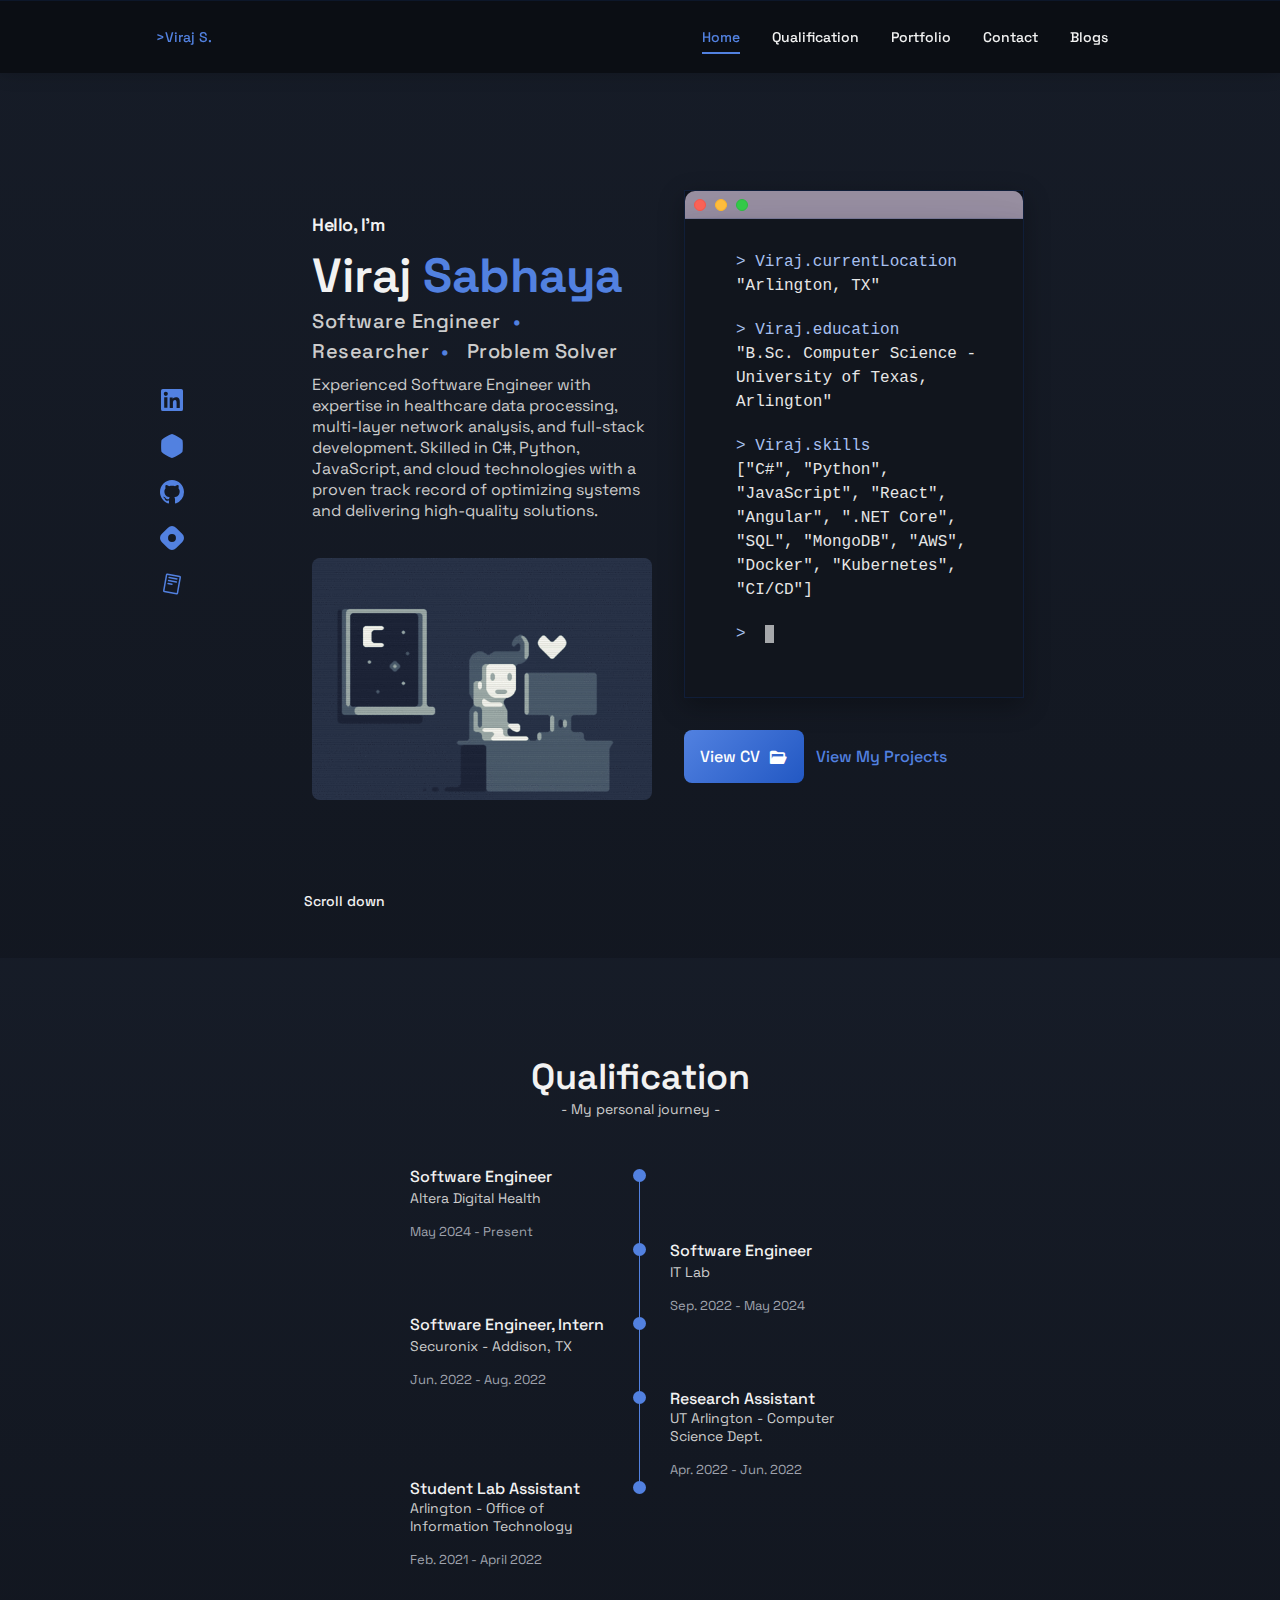
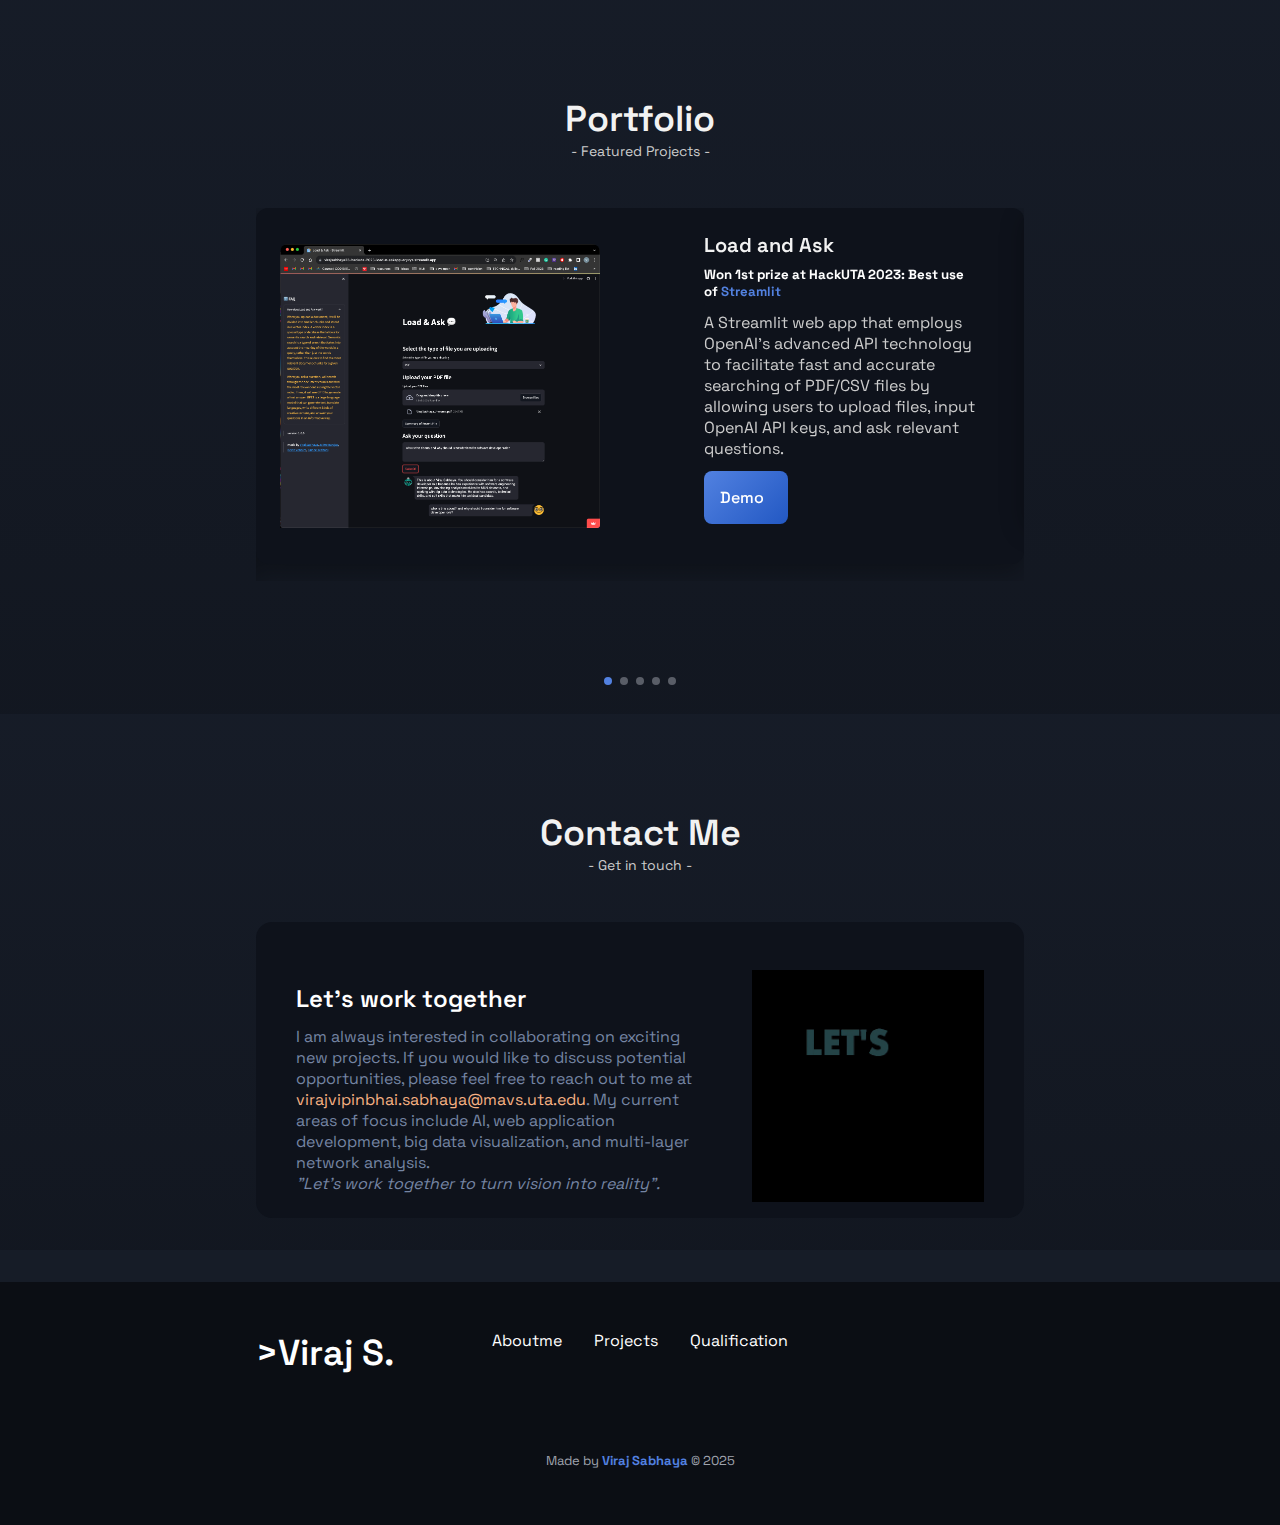
==== commit 11a46fbc: "Update index.html : View CV res link" ====
--- a/index.html
+++ b/index.html
@@ -181,7 +181,7 @@
                                 </div>
                             </div>
                             <div>
-                                <a download="" href="assets/pdf/VirajSabhaya_Resume.pdf" class="button button--flex">
+                                <a download="" href="https://drive.google.com/file/d/116_-pHDMpieTiSYbk4oor0QcSYTg7DD6/view?usp=sharing" class="button button--flex">
                                     View CV <i class='bx bxs-folder-open button__icon'></i>
                                 </a>
                                 <a class="button--flex home__view-portoflio" href="projects.html">View My Projects</a>
@@ -576,4 +576,4 @@
 
 </body>
 
-</html>+</html>
